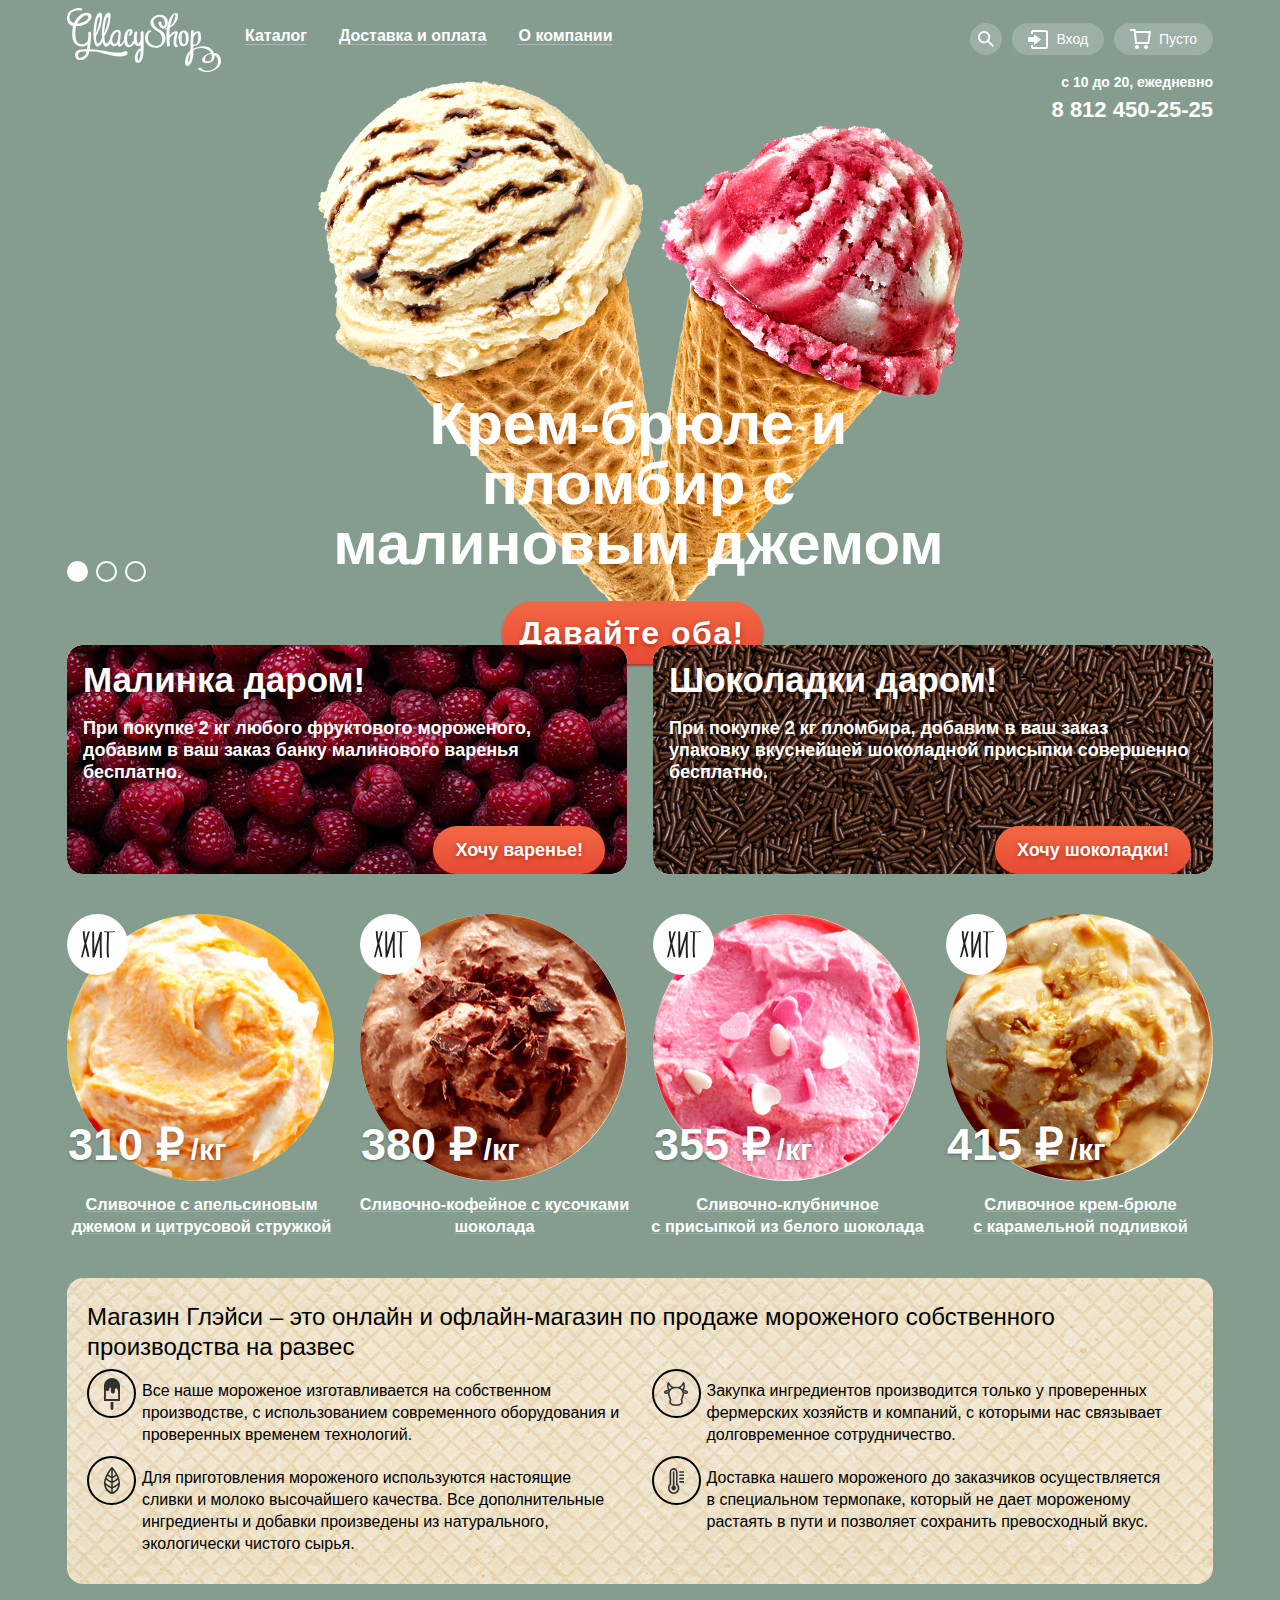
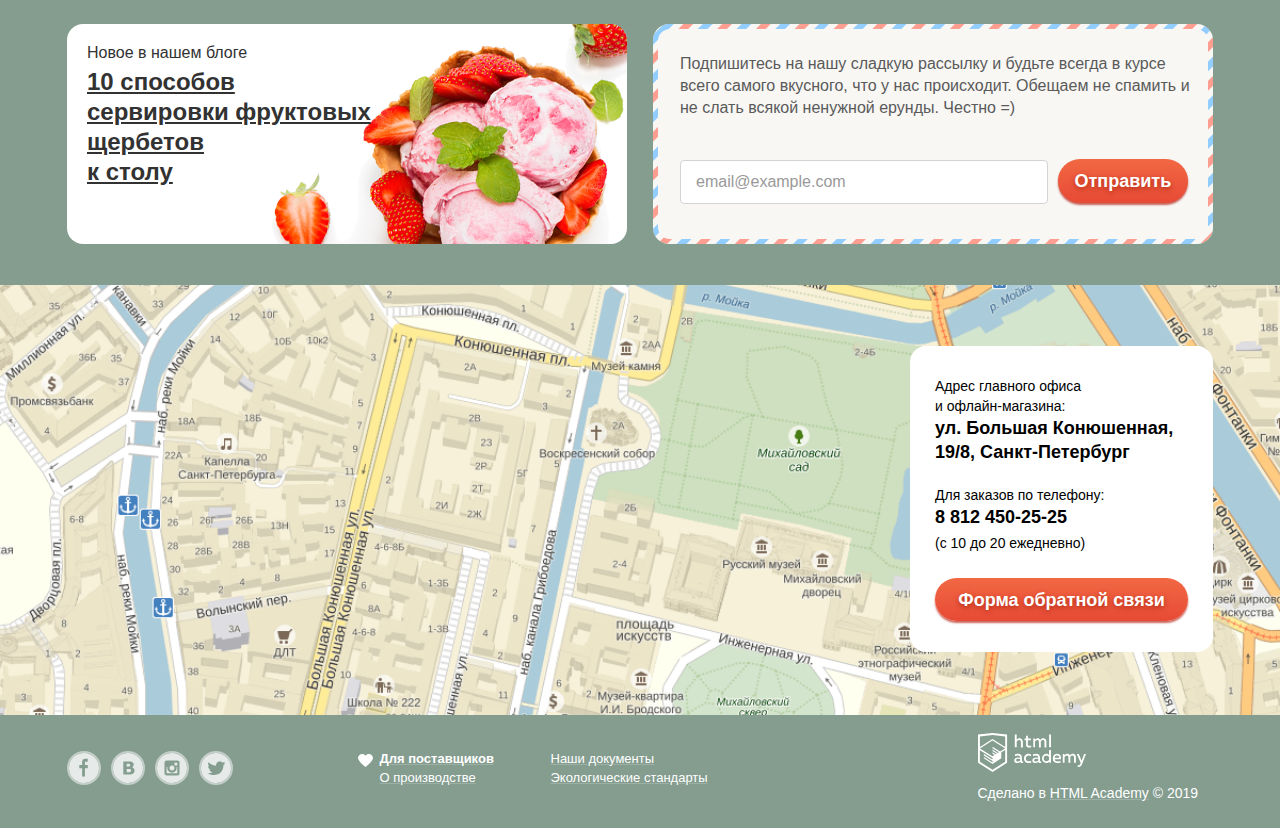
==== index.html @ 47d51755 "работа с пиксель перфект" ====
<!DOCTYPE html>
<html lang="ru">

<head>
  <meta charset="utf-8">
  <link href="css/normalize.css" rel="stylesheet">
  <link href="css/style.css" rel="stylesheet">
  <title>HTML Academy: Глейси</title>
</head>

<body>
  <svg style="display: none;">
    <symbol id="logo-gllacy" viewBox="0 0 154 64">
      <path
        d="M59.3411 43.1507C58.6031 43.0641 57.8564 43.196 57.1891 43.5308C57.1891 43.5308 54.1865 46.1093 39.3332 43.1404C28.4134 40.9523 22.7384 41.1783 22.7384 41.1783C22.7384 41.1783 24.57 28.3371 24.0695 24.7415C24.0466 24.4763 23.9242 24.2306 23.7281 24.0562C23.532 23.8818 23.2777 23.7923 23.0186 23.8067C21.9276 23.8067 21.267 24.2382 21.267 24.834C21.3606 27.2614 21.277 29.6926 21.0168 32.1072C20.5634 33.3829 19.7122 34.4692 18.5955 35.1974C17.4788 35.9256 16.1591 36.255 14.8413 36.1342C10.087 35.7952 9.08615 32.2819 8.66578 29.8883C8.2454 27.4947 8.00519 20.807 9.2563 18.0744C9.2563 18.0744 16.4227 18.3312 20.9267 14.3864C25.4308 10.4416 25.1505 7.03093 23.0186 5.57217C20.8867 4.11341 15.8922 4.37024 12.0588 7.96577C9.85781 9.93907 8.11968 12.3973 6.97426 15.1569C6.97426 15.1569 1.33923 13.9241 2.63038 7.88359C4.00161 1.57599 12.3991 2.31564 12.3991 2.31564C14.1507 2.66492 14.2307 2.82929 14.8113 2.23346C15.3918 1.63763 15.8122 0.0966821 13.0597 0.00422536C10.3072 -0.0882313 2.04986 1.30889 0.46845 6.93848C-1.22306 12.9276 1.89973 17.2114 6.09348 17.8792C6.09348 17.8792 3.80143 28.2549 6.63396 33.3914C7.41915 35.0146 8.65661 36.3617 10.1892 37.2616C11.7218 38.1615 13.4804 38.5736 15.2417 38.4457C16.8931 38.4457 19.8157 37.5005 20.6465 36.1342C20.6465 36.1342 20.2561 39.812 19.9258 41.1475C19.9258 41.1475 12.9796 41.055 10.8077 42.1748C7.11439 44.178 7.88508 48.8727 9.30635 50.5369C10.5074 51.9546 14.1207 52.7251 16.733 51.4615C18.2281 50.723 19.5196 49.6125 20.4898 48.2309C21.46 46.8494 22.0781 45.2407 22.288 43.5513C26.5142 43.3281 30.748 43.7998 34.8292 44.9485C41.0047 46.8387 49.6024 48.6056 52.1847 48.6056C54.767 48.6056 60.1918 47.8454 60.5221 45.6367C60.7023 44.178 60.1718 43.4178 59.3411 43.1507ZM15.8722 8.81843C15.8722 8.81843 19.1552 6.25019 20.7266 7.85277C21.0794 8.24335 21.2828 8.75163 21.2993 9.28397C21.3159 9.81632 21.1445 10.3369 20.8166 10.7497C20.156 11.6332 18.4145 14.4275 10.1471 15.8143C10.1471 15.8143 12.7494 11.1298 15.8722 8.81843ZM16.1425 48.7905C16.1425 48.7905 11.6084 51.328 11.138 47.8865C10.9562 47.1689 11.0201 46.409 11.3189 45.7339C11.6177 45.0588 12.1333 44.5096 12.7795 44.178C13.5702 43.7773 14.6511 43.274 19.3653 43.4486C19.3125 44.5462 18.9891 45.6121 18.4254 46.5464C17.8617 47.4807 17.0762 48.2528 16.1425 48.7905Z"
        fill="#FBFCFB" />
      <path
        d="M73.6439 24.382C73.6439 26.7037 73.6439 29.0151 73.6439 31.3368C73.6439 31.3368 73.6439 31.419 73.6439 31.46C73.5647 32.3848 73.2694 33.2764 72.7831 34.0591C72.4757 34.6276 72.0763 35.1382 71.602 35.5692C71.0716 36.0418 70.7212 34.9837 70.5211 34.5419C69.1298 31.5525 69.8004 27.546 70.3409 24.4128C70.5911 22.9129 67.6285 23.3033 67.3983 24.6388C66.8584 27.3095 66.6732 30.043 66.8478 32.7647C66.5854 32.7859 66.3304 32.8637 66.0993 32.9929C65.8682 33.1221 65.6662 33.2999 65.5066 33.5146C64.9961 34.6344 63.5048 38.3532 61.6731 36.8636C60.352 35.8363 60.2118 33.0215 60.0717 31.4498C59.9123 29.2711 60.1916 27.082 60.8925 25.0189C60.8324 25.1935 62.0335 22.1116 62.5639 23.2622C62.7074 23.8105 62.7269 24.3852 62.6211 24.9424C62.5153 25.4997 62.2869 26.0248 61.9534 26.4777C60.382 27.6899 62.8242 28.1932 63.775 27.4536C65.5766 26.0667 66.7777 21.5877 63.705 21.0535C60.2319 20.4577 58.2601 24.0532 57.5294 26.9091C57.1421 28.5492 56.9738 30.2357 57.029 31.9223C56.5486 32.7853 54.9271 35.559 53.9763 36.0315C52.8553 36.6273 52.8753 35.7952 52.9153 35.261C52.9554 34.7269 53.4558 29.9705 53.726 26.7653C53.9629 25.4929 53.7871 24.1758 53.2256 23.0157C52.7952 22.1219 49.222 20.1187 46.0792 23.8786C44.3087 25.8622 43.2252 28.3898 42.9965 31.0697C42.7863 31.5011 42.5561 31.9634 42.2858 32.4668C40.7845 35.2919 38.8928 36.4835 38.2222 34.5214C37.5477 32.4775 37.2921 30.3125 37.4715 28.1624C39.8038 24.4569 41.5156 20.377 42.536 16.0917C44.0374 9.2499 43.7571 5.84954 42.9464 5.27426C42.1357 4.69897 38.6926 3.2813 36.6208 11.6949C35.0837 17.6814 34.5456 23.8919 35.0293 30.0629C34.7091 30.7615 34.3087 31.6039 33.7982 32.5593C32.2969 35.3843 30.4152 36.576 29.7346 34.6138C29.0736 32.567 28.8317 30.4021 29.024 28.2549C31.3562 24.5494 33.068 20.4695 34.0885 16.1841C35.6399 9.2499 35.3296 5.84954 34.5189 5.27426C33.7082 4.69897 30.2651 3.2813 28.2032 11.6949C26.1414 20.1084 25.731 29.2822 27.7028 35.446C27.7028 35.446 28.7838 38.9182 30.8056 38.6614C32.4771 38.4457 34.4688 36.7609 35.6399 33.6174C35.7723 34.2352 35.936 34.8456 36.1303 35.446C36.1303 35.446 37.2113 38.9182 39.2331 38.6614C40.6043 38.4868 42.2358 37.3054 43.3768 35.148C44.0874 37.028 45.6188 38.5792 47.5906 38.2299C50.263 37.7368 50.8134 36.2472 50.8134 36.2472C50.8134 36.2472 50.7634 38.6922 52.4749 38.6922C53.9963 38.6922 55.2074 37.7779 56.4084 35.446C56.8188 34.6549 57.059 34.1927 57.1891 33.9256C57.5395 36.1342 58.4303 38.0964 60.1918 38.8874C63.1945 40.2229 65.8169 37.6855 67.3582 35.1789C67.5558 35.7829 67.878 36.3361 68.303 36.8006C68.7279 37.2651 69.2455 37.63 69.8204 37.8704C70.4759 38.0818 71.1752 38.1045 71.8424 37.936C72.5095 37.7676 73.1188 37.4144 73.6038 36.915V40.5311C73.0551 40.5011 72.5114 40.6523 72.0524 40.9625C70.5201 42.253 69.3316 43.9212 68.5982 45.8112C67.8648 47.7013 67.6103 49.7513 67.8587 51.7697C67.9009 52.3158 68.0743 52.8426 68.3632 53.3032C68.6521 53.7638 69.0476 54.1438 69.5145 54.4093C69.9813 54.6749 70.5049 54.8176 71.0386 54.8249C71.5722 54.8321 72.0994 54.7037 72.5729 54.451C75.6757 53.0641 76.1461 48.2872 76.4063 45.3696C77.0369 38.3532 76.5464 31.0491 76.5464 24.0121C76.5464 22.7178 73.6439 23.3239 73.6439 24.382ZM30.2751 12.8763C30.9657 10.1539 31.6063 9.06498 32.2769 9.06498C32.9475 9.06498 33.2077 9.79436 32.7373 12.1469C31.8645 16.659 30.491 21.0536 28.6436 25.2449C28.6436 25.2449 29.5845 15.6089 30.2751 12.8763ZM38.7026 12.8763C39.3932 10.1539 40.0338 9.06498 40.6544 9.06498C41.2749 9.06498 41.5952 9.79436 41.1248 12.1469C40.6544 14.4994 39.123 21.0022 37.0311 25.2449C37.0311 25.2449 38.032 15.6089 38.7026 12.8763ZM51.5741 25.6866C51.4941 26.2825 51.1137 30.0937 50.5732 32.1483C50.0327 34.2029 49.6624 34.9323 48.041 35.6411C46.4195 36.35 45.5988 34.1824 45.5988 34.1824C44.4478 30.895 45.9891 28.0186 47.2703 26.0462C48.5514 24.0738 49.8426 23.8991 50.5832 23.9916C50.7568 24.036 50.9201 24.1152 51.0638 24.2244C51.2076 24.3337 51.3289 24.4709 51.4209 24.6284C51.513 24.7858 51.5739 24.9603 51.6001 25.1418C51.6264 25.3234 51.6176 25.5086 51.5741 25.6866ZM73.5638 44.178C73.6242 46.9398 73.0839 49.6807 71.9824 52.2012C71.2817 52.345 70.9815 52.0779 70.7413 50.9273C70.5761 49.8209 70.5761 48.6951 70.7413 47.5886C71.0686 45.5562 72.0479 43.6942 73.5237 42.298C73.5738 42.9452 73.5738 43.5719 73.5638 44.178Z"
        fill="#FBFCFB" />
      <path
        d="M92.3806 21.4747C91.0788 20.8853 89.9035 20.0372 88.9227 18.9793C87.9418 17.9214 87.1746 16.6746 86.6655 15.3109C85.3843 11.3867 89.5881 8.4897 92.9411 8.66434C96.2941 8.83898 98.0857 12.3832 97.9456 15.5575C97.8855 16.6772 97.1949 19.2044 95.8437 17.8895C94.9501 16.8485 94.4032 15.5422 94.2823 14.1604C94.0821 12.9173 91.1795 13.657 91.3797 14.9617C91.9602 18.7216 95.9037 22.8616 99.2868 18.927C99.9789 18.0362 100.466 16.9962 100.711 15.8848C100.955 14.7735 100.952 13.6197 100.701 12.5099C100.45 11.4 99.9568 10.363 99.2595 9.47639C98.5622 8.5898 97.6784 7.87669 96.6744 7.39049C94.4096 6.48529 91.905 6.43566 89.6078 7.25044C87.3107 8.06522 85.3703 9.6914 84.1332 11.8387C81.4008 16.8211 86.8857 21.6905 90.7692 23.4677C97.0047 26.8886 97.2349 37.9012 88.9475 37.9731C87.245 37.933 85.5951 37.3594 84.2193 36.3293C82.8436 35.2991 81.8077 33.8617 81.2506 32.21C80.6801 30.4841 80.9704 24.4539 83.2524 23.9916C85.0641 23.632 84.5736 21.937 82.802 22.2555C79.0887 22.9951 77.7175 27.9159 78.0778 31.3573C78.6583 36.8431 83.6628 39.9147 88.7173 39.8736C90.9535 39.9395 93.1417 39.2 94.9022 37.7833C96.6628 36.3666 97.8847 34.3621 98.3559 32.1175C98.7278 29.9065 98.3339 27.6317 97.2424 25.6876C96.151 23.7436 94.4309 22.2531 92.3806 21.4747Z"
        fill="#FBFCFB" />
      <path
        d="M110.977 37.7985C108.125 36.1959 109.756 30.0218 110.187 27.6488C110.467 26.1181 111.738 23.7553 109.696 23.2314C107.304 22.6356 104.461 24.9675 102.41 27.1968C102.408 24.6249 102.592 22.0565 102.96 19.5126C106.125 17.8918 108.659 15.2147 110.146 11.9209C111.448 9.2499 112.088 3.70249 107.684 5.32562C103.681 6.76384 102.309 11.4894 101.058 15.2801C100.586 16.7464 100.221 18.247 99.9674 19.7694C99.5682 19.9414 99.1606 20.0923 98.7463 20.2214C97.0848 20.7556 97.305 21.6699 98.9865 21.1357L99.7972 20.8686C98.9965 26.6318 99.537 32.6723 100.047 38.3327C100.047 38.8874 103.05 38.3327 102.94 37.5314C102.72 35.0042 102.53 32.4771 102.45 29.9705C102.691 29.8979 102.909 29.7595 103.08 29.5698C104.001 28.3831 105.034 27.2924 106.163 26.3133C106.463 26.0359 106.773 25.7791 107.084 25.5325L107.544 25.1833C108.215 24.6388 108.345 24.6285 107.924 25.1833C107.768 26.1629 107.56 27.1333 107.304 28.0905C106.753 31.1724 105.172 37.2232 108.645 39.1648C109.396 39.5551 112.098 38.4046 110.977 37.7985ZM104.481 13.0303C104.792 12.1161 105.202 11.212 105.582 10.3286C106.053 9.21908 107.314 5.42835 108.225 7.24667C108.955 8.69516 107.804 11.0682 107.294 12.4551C106.49 14.6234 105.102 16.5119 103.29 17.8997C103.582 16.2514 103.98 14.6248 104.481 13.0303Z"
        fill="#FBFCFB" />
      <path
        d="M121.737 30.5971C121.737 27.2173 121.367 22.8821 117.433 22.5226C113.119 22.1219 111.428 26.755 111.368 30.217C111.361 30.3395 111.392 30.4611 111.454 30.5657C111.517 30.6702 111.609 30.7528 111.718 30.8026C111.718 34.0386 112.479 38.2607 116.232 38.1888C120.416 38.1272 121.737 34.3776 121.737 30.5971ZM116.732 36.2267C114.29 35.1994 114.51 30.8745 114.671 28.7891C114.685 28.6843 114.671 28.5773 114.628 28.4808C114.585 28.3843 114.517 28.3024 114.43 28.2446C114.731 26.19 115.511 23.1081 117.293 24.6388C118.714 25.8921 118.744 28.9021 118.814 30.6382C118.874 31.8504 118.724 36.9869 116.742 36.2267H116.732Z"
        fill="#FBFCFB" />
      <path
        d="M153.265 49.1398C152.144 46.1812 149.682 45.0306 146.969 44.9074C146.667 44.1563 146.287 43.4401 145.838 42.7706C141.925 36.8225 132.637 37.6341 126.341 40.716C126.341 39.7812 126.251 38.8463 126.211 37.9115C127.463 38.0153 128.721 37.7863 129.862 37.2465C131.003 36.7067 131.99 35.8743 132.727 34.8296C134.398 32.3743 134.158 28.0186 133.497 25.2654C132.877 22.6767 130.415 23.1389 128.563 24.0019C127.882 24.333 127.254 24.7696 126.701 25.2963C126.701 24.608 126.811 23.9094 126.861 23.2417C126.972 21.6596 124.019 22.0603 123.919 23.4574C123.458 29.8164 123.619 36.1548 123.478 42.5035C121.702 44.0013 120.291 45.9041 119.358 48.0604C118.425 50.2166 117.996 52.5667 118.104 54.9235C118.104 57.2555 120.035 59.0327 122.107 57.3685C125 55.0879 125.881 50.5575 126.281 47.0955C126.445 45.5504 126.498 43.995 126.441 42.4419C128.698 40.9228 131.334 40.105 134.033 40.0868C136.732 40.0685 139.378 40.8507 141.655 42.3391C142.632 43.0474 143.415 44.0028 143.927 45.1128C142.326 45.4066 140.771 45.9179 139.303 46.6332C137.591 47.4756 135.049 49.4686 135.169 51.6978C135.149 52.4032 135.366 53.0941 135.784 53.655C136.201 54.216 136.793 54.613 137.461 54.7797C137.552 54.8272 137.65 54.8584 137.751 54.8721C143.897 55.8994 148.471 52.1703 147.59 46.9209C150.593 48.5954 151.704 52.4785 150.643 55.8173C148.251 63.3165 139.042 64.991 133.678 59.9778C133.097 59.4436 130.485 60.5736 130.945 61.0051C138.692 68.2681 157.989 61.5496 153.265 49.1398ZM123.298 47.3215C123.213 49.1354 122.827 50.9211 122.157 52.6018C121.907 53.1668 121.637 53.7113 121.346 54.2455C121.346 54.2455 121.086 54.3071 121.036 53.5058C121.032 50.6277 121.846 47.8109 123.378 45.4005C123.358 46.0374 123.338 46.6846 123.298 47.3215ZM126.431 28.974C126.489 28.9234 126.539 28.8646 126.581 28.7994C127.119 27.8692 127.757 27.0042 128.483 26.2208C129.007 25.6096 129.617 25.0831 130.294 24.6593C130.615 24.8237 130.945 25.6866 131.065 26.8475C131.375 29.7034 131.506 37.2232 127.122 36.5143C126.78 36.4987 126.438 36.5583 126.121 36.689C126.111 34.0797 126.251 31.532 126.431 28.974ZM139.523 53.362H139.463C137.781 52.9511 137.961 51.3074 138.182 50.1979C138.672 47.5989 141.755 46.2018 144.297 46.0888C145.588 49.787 144.597 54.2147 139.523 53.362Z"
        fill="#FBFCFB" />
    </symbol>
    <symbol id="login-logo" viewBox="0 0 20 19">
      <path d="M6.04 14.88L12.96 9.5L6.04 4.13V7.04H0V11.96H6.04V14.88Z" />
      <path
        d="M18 0H5C4.46957 0 3.96086 0.210714 3.58579 0.585786C3.21071 0.960859 3 1.46957 3 2V4H5V2H18V17H5V15H3V17C3 17.5304 3.21071 18.0391 3.58579 18.4142C3.96086 18.7893 4.46957 19 5 19H18C18.5304 19 19.0391 18.7893 19.4142 18.4142C19.7893 18.0391 20 17.5304 20 17V2C20 1.46957 19.7893 0.960859 19.4142 0.585786C19.0391 0.210714 18.5304 0 18 0Z" />
    </symbol>
    <symbol id="search-logo" viewBox="0 0 16 16">
      <path
        d="M16 14.6652L11.0785 9.73294C11.9827 8.48188 12.3826 6.93501 12.1984 5.40134C12.0141 3.86767 11.2594 2.4601 10.0848 1.45982C8.91022 0.45954 7.40233 -0.0598191 5.86234 0.00548954C4.32234 0.0707982 2.86363 0.715967 1.77757 1.81212C0.691516 2.90827 0.0580813 4.3747 0.0038002 5.91849C-0.050481 7.46228 0.478388 8.96976 1.48476 10.1398C2.49113 11.3098 3.90092 12.0563 5.43251 12.2301C6.96409 12.4039 8.50472 11.9922 9.74663 11.0772L14.6586 16L16 14.6652ZM6.08152 10.3767C5.24079 10.3767 4.41895 10.1268 3.71991 9.65874C3.02087 9.19063 2.47604 8.5253 2.15431 7.74687C1.83258 6.96844 1.7484 6.11188 1.91241 5.28551C2.07643 4.45913 2.48128 3.70006 3.07576 3.10427C3.67024 2.50849 4.42766 2.10276 5.25223 1.93838C6.0768 1.77401 6.93149 1.85837 7.70822 2.1808C8.48495 2.50324 9.14883 3.04927 9.61591 3.74983C10.083 4.4504 10.3323 5.27404 10.3323 6.11661C10.3298 7.24568 9.88115 8.3278 9.08451 9.12618C8.28788 9.92456 7.20813 10.3742 6.08152 10.3767Z" />
    </symbol>
    <symbol id="cart-logo" viewBox="0 0 21 20">
      <path
        d="M5.70345 2L5.46161 0H0V2H3.66795L5.17946 15H19.2869L21 2H5.70345ZM17.5034 13H6.97313L5.96545 4H18.6924L17.5034 13Z" />
      <path
        d="M7.03359 20C8.14664 20 9.04894 19.1046 9.04894 18C9.04894 16.8954 8.14664 16 7.03359 16C5.92054 16 5.01823 16.8954 5.01823 18C5.01823 19.1046 5.92054 20 7.03359 20Z" />
      <path
        d="M16.1027 20C17.2157 20 18.118 19.1046 18.118 18C18.118 16.8954 17.2157 16 16.1027 16C14.9896 16 14.0873 16.8954 14.0873 18C14.0873 19.1046 14.9896 20 16.1027 20Z" />
      <path class="full-cart" d="M5.93506 4.02997L6.97297 13H17.5032L18.6923 4.02997H5.93506Z" fill="#E84D37" />
    </symbol>
    <symbol id="x-small" viewBox="0 0 11 11">
      <path
        d="M11 0.712591L10.2874 0L5.5 4.78741L0.712591 0L0 0.712591L4.78741 5.5L0 10.2874L0.712591 11L5.5 6.21259L10.2874 11L11 10.2874L6.21259 5.5L11 0.712591Z"
        fill="#2C2829" />
    </symbol>
    <symbol id="logo-academy" viewBox="0 0 108 39">
      <path
        d="M44.582 28.426C44.7698 28.4144 44.9553 28.3771 45.134 28.3151V29.7263C44.7564 29.8745 44.3566 29.9496 43.9538 29.948C43.6117 29.9839 43.2676 29.9061 42.9692 29.7255C42.6707 29.5448 42.4327 29.2703 42.2882 28.94C41.3994 29.6974 40.2878 30.1005 39.1473 30.0791C37.6339 30.0791 36.2348 29.2021 36.2348 27.3776C36.2348 25.1197 38.2145 24.4241 39.9468 24.4241C40.6765 24.4355 41.4034 24.5233 42.1169 24.6862V24.3737C42.1169 23.275 41.3554 22.4988 39.9277 22.4988C38.894 22.5023 37.8726 22.7358 36.9296 23.1843V21.3699C37.9559 20.9951 39.0325 20.7977 40.1181 20.7852C42.4785 20.7852 43.9253 21.9747 43.9253 24.6459V27.8111C43.912 27.962 43.9555 28.1123 44.0465 28.2294C44.1374 28.3465 44.2683 28.4207 44.4107 28.436C44.4679 28.4427 44.5258 28.4393 44.582 28.426ZM38.1479 27.2163C38.177 27.5946 38.3467 27.9451 38.6198 28.1908C38.8929 28.4366 39.247 28.5574 39.6041 28.5268H39.7088C40.6057 28.5405 41.4713 28.1782 42.1169 27.5187V25.9966C41.522 25.8626 40.9165 25.7883 40.3084 25.7749C39.2615 25.7749 38.1479 26.1277 38.1479 27.2365V27.2163Z"
        fill="white" />
      <path
        d="M50.5022 20.7651C51.4002 20.7443 52.2873 20.9774 53.072 21.4404V23.2448C52.3925 22.7578 51.5891 22.5011 50.7687 22.5089C50.0431 22.4476 49.3241 22.6933 48.7693 23.1922C48.2145 23.6912 47.869 24.4027 47.8085 25.1709C47.7481 25.9391 47.9776 26.7014 48.4468 27.2907C48.916 27.88 49.5867 28.2484 50.3118 28.3151C50.4639 28.3252 50.6165 28.3252 50.7687 28.3151C51.6191 28.315 52.4551 28.0823 53.1957 27.6397V29.4541C52.3309 29.8749 51.387 30.0817 50.4355 30.0589C49.8841 30.1 49.3303 30.0253 48.8062 29.8391C48.282 29.6529 47.7978 29.3589 47.3812 28.974C46.9647 28.589 46.624 28.1207 46.3789 27.5959C46.1337 27.0711 45.9888 26.5002 45.9526 25.916C45.9526 25.7749 45.9526 25.6237 45.9526 25.4826C45.9335 24.882 46.0266 24.2834 46.2264 23.721C46.4263 23.1586 46.729 22.6435 47.1171 22.2052C47.5053 21.767 47.9713 21.4142 48.4885 21.167C49.0057 20.9199 49.5638 20.7833 50.131 20.7651C50.2545 20.7555 50.3786 20.7555 50.5022 20.7651Z"
        fill="white" />
      <path
        d="M62.6661 28.426C62.8538 28.4144 63.0394 28.3771 63.2181 28.3151V29.7263C62.8404 29.8745 62.4407 29.9496 62.0379 29.948C61.6958 29.9839 61.3517 29.9061 61.0532 29.7255C60.7548 29.5448 60.5168 29.2703 60.3723 28.94C59.4834 29.6974 58.3719 30.1005 57.2313 30.0791C55.718 30.0791 54.3189 29.2021 54.3189 27.3776C54.3189 25.1197 56.2986 24.4241 58.0308 24.4241C58.7606 24.4355 59.4875 24.5233 60.2009 24.6862V24.3737C60.2009 23.275 59.4395 22.4988 58.0118 22.4988C56.9781 22.5023 55.9567 22.7358 55.0137 23.1843V21.3699C56.04 20.9951 57.1166 20.7977 58.2022 20.7852C60.5626 20.7852 62.0093 21.9747 62.0093 24.6459V27.8111C61.9961 27.962 62.0396 28.1123 62.1305 28.2294C62.2215 28.3465 62.3524 28.4207 62.4948 28.436C62.552 28.4427 62.6099 28.4393 62.6661 28.426ZM56.232 27.2163C56.2611 27.5946 56.4308 27.9451 56.7039 28.1908C56.977 28.4366 57.331 28.5574 57.6882 28.5268H57.7929C58.6897 28.5405 59.5553 28.1782 60.2009 27.5187V25.9966C59.6061 25.8626 59.0006 25.7883 58.3925 25.7749C57.336 25.7749 56.232 26.1277 56.232 27.2365V27.2163Z"
        fill="white" />
      <path
        d="M72.974 16.9648V29.8271H71.2989V28.426C70.9277 28.9464 70.445 29.3659 69.8906 29.6498C69.3362 29.9338 68.726 30.074 68.1103 30.0589C66.9966 29.9812 65.9524 29.4578 65.1895 28.5949C64.4267 27.732 64.0022 26.5941 64.0022 25.412C64.0022 24.2299 64.4267 23.092 65.1895 22.2291C65.9524 21.3662 66.9966 20.8428 68.1103 20.7651C68.6778 20.7487 69.2416 20.8669 69.7603 21.1111C70.2791 21.3553 70.7397 21.7192 71.1085 22.1763V16.9648H73.0121H72.974ZM68.4435 22.4888C67.7114 22.4888 67.0093 22.7967 66.4917 23.345C65.9741 23.8932 65.6833 24.6367 65.6833 25.412C65.6833 26.1873 65.9741 26.9308 66.4917 27.479C67.0093 28.0272 67.7114 28.3352 68.4435 28.3352C69.0099 28.3399 69.5648 28.166 70.0377 27.8358C70.5105 27.5055 70.88 27.0337 71.099 26.4805V24.3334C70.8734 23.786 70.5021 23.32 70.0305 22.9924C69.5589 22.6648 69.0075 22.4898 68.4435 22.4888Z"
        fill="white" />
      <path
        d="M78.9989 20.7651C82.3111 20.7651 83.4532 23.5976 82.9202 26.1478H76.6479C76.8573 27.7304 78.3136 28.3856 79.8364 28.3856C80.7481 28.3862 81.6485 28.1728 82.4729 27.7607V29.4541C81.5292 29.8805 80.5099 30.0868 79.4843 30.0589C76.9335 30.0589 74.7253 28.5167 74.7253 25.412C74.6709 24.2403 75.0569 23.0935 75.799 22.2226C76.5411 21.3517 77.5787 20.8276 78.6848 20.7651H78.9989ZM79.0845 22.398C78.7864 22.3733 78.4865 22.411 78.2021 22.5091C77.9178 22.6071 77.6544 22.7637 77.4272 22.9696C77.2 23.1756 77.0134 23.427 76.8781 23.7095C76.7427 23.9919 76.6613 24.2998 76.6384 24.6157V24.6761H81.2546C81.281 24.4048 81.2565 24.1305 81.1828 23.8692C81.109 23.6078 80.9873 23.3643 80.8247 23.1528C80.662 22.9412 80.4616 22.7657 80.2349 22.6362C80.0082 22.5067 79.7596 22.4257 79.5033 22.398C79.3644 22.3779 79.2235 22.3779 79.0845 22.398Z"
        fill="white" />
      <path
        d="M84.8048 21.007H86.4514V22.1057C86.8022 21.6912 87.2302 21.3581 87.7085 21.1273C88.1868 20.8966 88.7051 20.7732 89.2306 20.7651C89.7436 20.7308 90.2557 20.8439 90.7131 21.0923C91.1704 21.3407 91.5559 21.7152 91.829 22.1763C92.2017 21.748 92.6511 21.4026 93.1512 21.1603C93.6513 20.918 94.1919 20.7837 94.7415 20.7651C95.1767 20.7503 95.6099 20.8337 96.0124 21.0095C96.4148 21.1854 96.7775 21.4498 97.0762 21.7853C97.3749 22.1207 97.603 22.5196 97.7453 22.9554C97.8876 23.3912 97.9408 23.854 97.9015 24.3133V29.8271H95.9979V24.3737C96.0405 23.93 95.915 23.4866 95.6491 23.1407C95.3832 22.7948 94.9986 22.5749 94.5797 22.5291H94.3513C93.9544 22.565 93.569 22.6885 93.2198 22.8916C92.8707 23.0947 92.5655 23.373 92.324 23.7085V29.8271H90.4204V24.3737C90.463 23.93 90.3375 23.4866 90.0716 23.1407C89.8057 22.7948 89.4211 22.5749 89.0022 22.5291H88.7738C88.3331 22.5669 87.906 22.7087 87.5239 22.9442C87.1418 23.1797 86.8144 23.5028 86.5656 23.8899V29.8372H84.8048V21.007Z"
        fill="white" />
      <path
        d="M106.096 21.007H108L104.098 31.0165C103.146 33.3148 102.013 34.0406 100.747 34.0406C100.379 34.0306 100.012 33.9799 99.6528 33.8894V32.2564C99.9273 32.3449 100.213 32.3891 100.5 32.3874C101.452 32.3874 102.08 31.7121 102.565 30.3714L102.737 29.9279L98.7771 21.0372H100.804L103.66 27.6901L106.096 21.007Z"
        fill="white" />
      <path
        d="M38.6999 1.5221V6.56216C39.0514 6.18238 39.4703 5.87999 39.9326 5.67239C40.3949 5.46479 40.8914 5.35609 41.3935 5.35255C41.8191 5.32525 42.2457 5.38705 42.6487 5.53441C43.0518 5.68177 43.4235 5.9118 43.7426 6.21136C44.0617 6.51091 44.3219 6.87413 44.5084 7.28024C44.6949 7.68635 44.804 8.1274 44.8295 8.57819C44.839 8.7023 44.839 8.82703 44.8295 8.95115V14.4045H42.9259V9.20315C42.9563 8.94983 42.9387 8.69261 42.8739 8.44662C42.8091 8.20064 42.6985 7.97087 42.5486 7.77081C42.3988 7.57076 42.2126 7.40447 42.0012 7.28173C41.7897 7.15899 41.5572 7.08227 41.3174 7.05609C41.2192 7.04604 41.1204 7.04604 41.0223 7.05609C40.552 7.08571 40.0954 7.23494 39.6912 7.49112C39.2869 7.74731 38.9469 8.1029 38.6999 8.52779V14.3743H36.7963V1.5221H38.6999Z"
        fill="white" />
      <path
        d="M49.9025 2.41923V5.56423H52.9197V7.28793H49.9025V11.32C49.9025 12.4792 50.407 12.8622 51.4825 12.8622C52.0604 12.862 52.6327 12.7421 53.1672 12.5094V14.2029C52.4477 14.4649 51.6912 14.5944 50.9305 14.5859C50.5972 14.6311 50.2589 14.6061 49.9348 14.5124C49.6107 14.4187 49.3073 14.2581 49.042 14.0399C48.7767 13.8216 48.5547 13.5501 48.3888 13.2407C48.2228 12.9314 48.1162 12.5904 48.0751 12.2373C48.0561 12.053 48.0561 11.8671 48.0751 11.6829V7.26777H46.5522V5.54407H48.0465V2.88292L49.9025 2.41923Z"
        fill="white" />
      <path
        d="M55.2992 14.3843V5.56423H56.9458V6.66296C57.2966 6.24843 57.7246 5.9153 58.2029 5.68457C58.6812 5.45384 59.1995 5.33049 59.725 5.32231C60.238 5.28809 60.7501 5.40114 61.2075 5.64952C61.6648 5.8979 62.0503 6.27241 62.3234 6.73352C62.6961 6.30524 63.1455 5.95987 63.6456 5.71757C64.1457 5.47528 64.6863 5.3409 65.2359 5.32231C65.6711 5.30757 66.1043 5.39091 66.5068 5.56679C66.9092 5.74267 67.2719 6.00709 67.5706 6.34254C67.8693 6.67799 68.0974 7.07682 68.2397 7.51263C68.382 7.94843 68.4352 8.41127 68.3959 8.87051V14.3843H66.4923V8.93099C66.5174 8.70892 66.5005 8.48378 66.4425 8.26873C66.3845 8.05367 66.2866 7.853 66.1546 7.67845C66.0226 7.5039 65.859 7.35896 65.6735 7.2521C65.488 7.14524 65.2842 7.07861 65.0741 7.05609H64.8457C64.4465 7.09568 64.0597 7.22385 63.7104 7.43226C63.3611 7.64067 63.0572 7.92465 62.8184 8.2657V14.3843H60.9148V8.93099C60.9398 8.70582 60.9216 8.47762 60.8612 8.26009C60.8009 8.04255 60.6997 7.84016 60.5637 7.66507C60.4277 7.48997 60.2597 7.34578 60.0698 7.24113C59.8799 7.13648 59.672 7.07354 59.4585 7.05609H59.2301C58.7894 7.09388 58.3624 7.23572 57.9803 7.47121C57.5982 7.70669 57.2707 8.02984 57.0219 8.4169V14.3743H55.2992V14.3843Z"
        fill="white" />
      <path d="M72.974 1.51202H71.118V14.3743H72.974V1.51202Z" fill="white" />
      <path
        d="M14.6957 0H14.5434L0 1.61282V29.8372L14.5434 39L29.0868 29.8372V1.61282L14.6957 0ZM27.1832 28.678L14.5434 36.6413L1.90359 28.678V17.1362L14.4863 25.0693V26.5107L5.85353 21.0675V22.4585L14.5244 27.9723V29.444L5.86305 23.9806V25.3717L14.5339 30.8855L23.2809 25.3414V19.3538L27.1832 16.8842V28.678ZM27.1832 15.4125L23.7092 17.5697L22.1102 18.5777L14.4958 13.7795V15.1706L21.0061 19.2732H20.9395L20.7967 19.3639L19.8449 19.9385L14.4768 16.5516V17.9426L18.7123 20.6139L17.7129 21.3195L14.5148 19.3034V20.6945L16.6183 22.0049L14.4768 23.3657L1.96069 15.4831L14.4958 7.49961L27.1832 15.4125ZM27.1832 14.0114L14.4768 6.04807L1.90359 14.0013V3.41716L14.5529 2.01602L27.1927 3.41716V14.0114H27.1832Z"
        fill="white" />
    </symbol>
    <symbol id="icon-arrow" viewBox="0 0 7 12">
      <path
        d="M6.84111 5.65875L0.932395 0.148752C0.829699 0.05349 0.690626 0 0.545642 0C0.400659 0 0.261586 0.05349 0.15889 0.148752C0.108543 0.195234 0.0685817 0.250534 0.041311 0.311464C0.0140403 0.372393 0 0.437746 0 0.503752C0 0.569758 0.0140403 0.635111 0.041311 0.69604C0.0685817 0.75697 0.108543 0.812271 0.15889 0.858752L5.6916 5.99875L0.15889 11.1688C0.108543 11.2152 0.0685817 11.2705 0.041311 11.3315C0.0140403 11.3924 0 11.4577 0 11.5238C0 11.5898 0.0140403 11.6551 0.041311 11.716C0.0685817 11.777 0.108543 11.8323 0.15889 11.8788C0.266426 11.9636 0.404942 12.0065 0.545642 11.9988C0.616091 11.9996 0.68594 11.9866 0.750698 11.9608C0.815455 11.935 0.873688 11.8968 0.921651 11.8488L6.84111 6.36875C6.89146 6.32227 6.93142 6.26697 6.95869 6.20604C6.98596 6.14511 7 6.07976 7 6.01375C7 5.94775 6.98596 5.88239 6.95869 5.82146C6.93142 5.76053 6.89146 5.70523 6.84111 5.65875Z" />
    </symbol>
  </svg>
  <header class="header">
    <nav class="header__nav container">
      <a class="header__logo">
        <svg width="154" height="64" aria-label="Логотип магазина мороженого Глэйси">
          <use xlink:href="#logo-gllacy"></use>
        </svg>
      </a>
      <ul class="header__menu">
        <li class="header__menu-list">
          <a class="header__link" href="catalog.html">Каталог</a>
          <ul class="header__submenu submenu-catalog">
            <li class="submenu-catalog__list submenu-catalog__list--title">
              <a class="submenu-catalog__head-text">Новинки</a>
            </li>
            <li class="submenu-catalog__list">
              <a class="submenu-catalog__link" href="catalog.html">Сливочное</a>
            </li>
            <li class="submenu-catalog__list">
              <a class="submenu-catalog__link" href="catalog.html">Щербеты</a>
            </li>
            <li class="submenu-catalog__list">
              <a class="submenu-catalog__link" href="catalog.html">Фруктовый лед</a>
            </li>
            <li class="submenu-catalog__list">
              <a class="submenu-catalog__link" href="catalog.html">Мелорин</a>
            </li>
          </ul>
        </li>
        <li class="header__menu-list"><a class="header__link" href="blank.html">Доставка и оплата</a></li>
        <li class="header__menu-list"><a class="header__link" href="price.html">О компании</a></li>
      </ul>
      <ul class="header__actions header-actions">
        <li class="header-actions__list">
          <a class="header__link header-actions__link header-actions__link--search" aria-label="форма поиска">
            <svg width="16" height="16">
              <use xlink:href="#search-logo"></use>
            </svg>
          </a>
          <label class="header__submenu search-form" for="search">
            <input class="search-form__input main-input" type="search" name="search" id="search"
              placeholder="Крем-брюле">
          </label>
        </li>
        <li class="header-actions__list">
          <a class="header__link header-actions__link header-actions__link--login">
            <svg width="20" height="19">
              <use xlink:href="#login-logo"></use>
            </svg>
            Вход
          </a>
          <form class="header__submenu login-form" action="" method="post">
            <input class="login-form__input login-form__input--email main-input" type="email" name="login-mail"
              id="login-mail" placeholder="email@example.com" required>
            <input class="login-form__input login-form__input--pass main-input" type="password" name="login-pass"
              id="login-pass" required>
            <div class="login-form__footer">
              <button class="login-form__btn main-btn" type="submit">Войти</button>
              <div class="login-form__help">
                <a href="#" class="login-form__forgot-password text-link text-link--black">Забыли пароль?</a>
                <a href="#" class="login-form__registration text-link text-link--black">Новая регистрация</a>
              </div>
            </div>
          </form>
        </li>
        <li class="header-actions__list">
          <a class="header__link header-actions__link header-actions__link--cart">
            <svg width="21" height="20">
              <path
                d="M5.70345 2L5.46161 0H0V2H3.66795L5.17946 15H19.2869L21 2H5.70345ZM17.5034 13H6.97313L5.96545 4H18.6924L17.5034 13Z" />
              <path
                d="M7.03359 20C8.14664 20 9.04894 19.1046 9.04894 18C9.04894 16.8954 8.14664 16 7.03359 16C5.92054 16 5.01823 16.8954 5.01823 18C5.01823 19.1046 5.92054 20 7.03359 20Z" />
              <path
                d="M16.1027 20C17.2157 20 18.118 19.1046 18.118 18C18.118 16.8954 17.2157 16 16.1027 16C14.9896 16 14.0873 16.8954 14.0873 18C14.0873 19.1046 14.9896 20 16.1027 20Z" />
              <path class="svg-full-cart" d="M5.93506 4.02997L6.97297 13H17.5032L18.6923 4.02997H5.93506Z"
                fill="#E84D37" />
            </svg>
            Пусто</a>
          <form action="" method="POST" class="header__submenu cart">
            <!-- чтобы форма не отправлялась Пустой, можно добавить два инпута с типом hidden -->
            <input type="hidden" name="cart-item-1" value="ice-cream orange">
            <input type="hidden" name="cart-item-2" value="ice-cream strawberry">
            <!-- не знаю что с ними делать, никогда неверстал корзины -->
            <ul class="cart__list">
              <li class="cart__item cart-item">
                <button class="cart-item__remove-btn" type="button" aria-label="кнопка удалить">
                  <svg width="11" height="11">
                    <use xlink:href="#x-small"></use>
                  </svg>
                </button>
                <img class="cart-item__img" src="img/ice-in-cart-1.jpg" width="33" height="33"
                  alt="мороженое в корзине первое">
                <p class="cart-item__name">Пломбир с апельсиновым джемом</p>
                <p class="cart-item__cost">1,5 кг х <span>200 руб.</span></p>
                <p class="cart-item__total">300 руб.</p>
              </li>
              <li class="cart__item cart-item">
                <button class="cart-item__remove-btn" type="button" aria-label="кнопка удалить">
                  <svg width="11" height="11">
                    <use xlink:href="#x-small"></use>
                  </svg>
                </button>
                <img class="cart-item__img" src="img/ice-in-cart-2.jpg" width="33" height="33"
                  alt="мороженое в корзине второе">
                <p class="cart-item__name">Клубничный пломбир с присыпкой из белого шоколада</p>
                <p class="cart-item__cost">1,5 кг х <span>200 руб.</span></p>
                <p class="cart-item__total">450 руб.</p>
              </li>
            </ul>
            <p class="cart__sum-text">Итого: <span class="cart__sum-cost">750</span>руб.</p>
            <button class="cart__btn-order main-btn" type="submit">Оформить заказ</button>
          </form>
        </li>
      </ul>
    </nav>
    <div class="header__contact container">
      <p class="header__contact-text">с 10 до 20, ежедневно</p>
      <a href="tel:88124502525" class="header__contact-tel">8 812 450-25-25</a>
    </div>
  </header>

  <main>
    <h2 class="visually-hidden">Главная страница магазина мороженого Глейси</h2>
    <section class="promo container">
      <div class="promo__slider slider-wrapper">
        <ul class="slider">
          <li class="slider-item slider-item--active">
            <div class="slider-item__images">
              <img class="slider-item__img-left" width="372" height="584" src="img/slide-1-ice-left.png"
                alt="мороженое крем-брюле">
              <img class="slider-item__img-right" width="333" height="519" src="img/slide-1-ice-right.png"
                alt="мороженое малиновое" />
            </div>
            <h2 class="slider-item__title">Крем-брюле и пломбир с малиновым джемом</h2>
            <a href="#" class="slider-item__btn main-btn">Давайте оба!</a>
          </li>
          <li class="slider-item">
            <div class="slider-item__images">
              <img class="slider-item__img-left" width="375" height="582" src="img/slide-2-ice-left.png"
                alt="мороженое шоколадный пломбир">
              <img class="slider-item__img-right" width="338" height="523" src="img/slide-2-ice-right.png"
                alt="лимонный сорбер" />
            </div>
            <h2 class="slider-item__title">Шоколадный пломбир и лимонный сорбет</h2>
            <a href="#" class="slider-item__btn main-btn">Давайте оба!</a>
          </li>
          <li class="slider-item">
            <div class="slider-item__images">
              <img class="slider-item__img-left" width="367" height="582" src="img/slide-3-ice-left.png"
                alt="пломбир с помадкой">
              <img class="slider-item__img-right" width="326" height="523" src="img/slide-3-ice-right.png"
                alt="клубничный щербет" />
            </div>
            <h2 class="slider-item__title">Пломбир с помадкой<br>и клубничный щербет</h2>
            <a href="#" class="slider-item__btn main-btn">Давайте оба!</a>
          </li>
        </ul>
        <ul class="promo__slider-dots">
          <li><button type="button" class="promo__slider-dot promo__slider-dot--current">1</button></li>
          <li><button type="button" class="promo__slider-dot">2</button></li>
          <li><button type="button" class="promo__slider-dot">3</button></li>
        </ul>
      </div>
    </section>
    <section class="promotion">
      <h2 class="visually-hidden">Промо акция при покупке мороженого, мороженое хит продаж</h2>
      <div class="promotion__container container">
        <ul class="promotion__banners promotion-banners">
          <li class="promotion-banners__item banners-item banners-item--rasberry">
            <h3 class="banners-item__title">Малинка даром!</h3>
            <p class="banners-item__text">При покупке 2 кг любого фруктового мороженого, добавим в ваш заказ банку
              малинового варенья бесплатно.</p>
            <a href="#" class="banners-item__btn main-btn">Хочу варенье!</a>
          </li>
          <li class="promotion-banners__item banners-item banners-item--chocolate">
            <h3 class="banners-item__title">Шоколадки даром!</h3>
            <p class="banners-item__text">При покупке 2 кг пломбира, добавим в ваш заказ упаковку вкуснейшей шоколадной
              присыпки совершенно бесплатно.</p>
            <a href="#" class="banners-item__btn main-btn">Хочу шоколадки!</a>
          </li>
        </ul>
      </div>
    </section>
    <section class="top-goods">
      <h2 class="visually-hidden">Список мороженого хит продаж</h2>
      <div class="top-goods__container container">
        <ul class="top-goods__ice-list">
          <li class="top-goods__ice-item ice-item ice-item--hit">
            <img class="ice-item__img" src="img/ice-item-1.jpg" width="267" height="267" alt="Сливочное с апельсином">
            <p class="ice-item__price">310 &#8381;<span class="ice-item__price-text">/кг</span></p>
            <a href="catalog.html" class="ice-item__description-link text-link">
              <h3 class="ice-item__description-text">Сливочное с апельсиновым<br>джемом и цитрусовой стружкой</h3>
            </a>
            <div class="ice-item__hover-wrapper">
              <a href="#" class="ice-item__btn-view main-btn">Быстрый просмотр</a>
            </div>
          </li>
          <li class="top-goods__ice-item ice-item ice-item--hit">
            <img class="ice-item__img" src="img/ice-item-2.jpg" width="267" height="267" alt="Сливочно-кофейное">
            <p class="ice-item__price">380 &#8381;<span class="ice-item__price-text">/кг</span></p>
            <a href="#" class="ice-item__description-link text-link">
              <h3 class="ice-item__description-text">Сливочно-кофейное с кусочками шоколада</h3>
            </a>
            <div class="ice-item__hover-wrapper">
              <a href="#" class="ice-item__btn-view main-btn">Быстрый просмотр</a>
            </div>
          </li>
          <li class="top-goods__ice-item ice-item ice-item--hit">
            <img class="ice-item__img" src="img/ice-item-3.jpg" width="267" height="267" alt="Сливочно-клубничное">
            <p class="ice-item__price">355 &#8381;<span class="ice-item__price-text">/кг</span></p>
            <a href="#" class="ice-item__description-link text-link">
              <h3 class="ice-item__description-text">Сливочно-клубничное<br>с присыпкой из белого шоколада</h3>
            </a>
            <div class="ice-item__hover-wrapper">
              <a href="#" class="ice-item__btn-view main-btn">Быстрый просмотр</a>
            </div>
          </li>
          <li class="top-goods__ice-item ice-item ice-item--hit">
            <img class="ice-item__img" src="img/ice-item-4.jpg" width="267" height="267" alt="Сливочное крем-брюле">
            <p class="ice-item__price">415 &#8381;<span class="ice-item__price-text">/кг</span></p>
            <a href="#" class="ice-item__description-link text-link">
              <h3 class="ice-item__description-text">Сливочное крем-брюле<br>с карамельной подливкой</h3>
            </a>
            <div class="ice-item__hover-wrapper">
              <a href="#" class="ice-item__btn-view main-btn">Быстрый просмотр</a>
            </div>
          </li>
        </ul>
      </div>
    </section>

    <section class="feautures">
      <div class="feautures__container container">
        <div class="feautures__content">
          <h1 class="feautures__title">Магазин Глэйси – это онлайн и офлайн-магазин по продаже мороженого
            собственного<br>
            производства на развес</h1>
          <ul class="feautures__list feautures-list">
            <li class="feautures-list__text feautures-list__text--tech">Все наше мороженое изготавливается на
              собственном производстве, с использованием современного оборудования и проверенных временем технологий.
            </li>
            <li class="feautures-list__text feautures-list__text--supl">Закупка ингредиентов производится только у
              проверенных фермерских хозяйств и компаний, с которыми нас связывает долговременное сотрудничество.</li>
            <li class="feautures-list__text feautures-list__text--milk">Для приготовления мороженого используются
              настоящие сливки и молоко высочайшего качества. Все дополнительные ингредиенты и добавки произведены из
              натурального, экологически чистого сырья.</li>
            <li class="feautures-list__text feautures-list__text--temp">Доставка нашего мороженого до заказчиков
              осуществляется<br> в специальном термопаке, который не дает мороженому растаять в пути и позволяет
              сохранить превосходный вкус.</li>
          </ul>
        </div>
      </div>
    </section>

    <section class="news">
      <h2 class="visually-hidden">Новости магазина Глэйси, блог и рассылка</h2>
      <ul class="news__banners container">
        <li class="news__banners-item blog-banner">
          <p class="blog-banner__text">Новое в нашем блоге</p>
          <a href="" class="blog-banner__blog-link">10 способов сервировки фруктовых щербетов<br> к столу</a>
        </li>
        <li class="news__banners-item subscribe-banner">
          <form class="subscribe-banner__form" action="" method="POST">
            <p class="subscribe-banner__text">Подпишитесь на нашу сладкую рассылку и будьте всегда в курсе всего
              самого
              вкусного, что у нас происходит. Обещаем не спамить и не слать всякой ненужной ерунды. Честно =)</p>
            <input class="subscribe-banner__input main-input" type="email" name="email" id="email"
              placeholder="email@example.com" required>
            <button class="subscribe-banner__btn main-btn" type="submit">Отправить</button>
          </form>
        </li>
      </ul>
    </section>

    <section class="contacts">
      <div class="contacts__container container">
        <div class="contacts__text-block">
          <h2 class="contacts__text">Адрес главного офиса<br> и офлайн-магазина:</h2>
          <p class="contacts__text contacts__text--bold">ул. Большая Конюшенная, 19/8, Санкт-Петербург</p>
          <p class="contacts__text">Для заказов по телефону:</p>
          <a class="contacts__tel-link" href="tel:88124502525">8 812 450-25-25</a>
          <p class="contacts__text">(с 10 до 20 ежедневно)</p>
          <a href="" class="contacts__btn main-btn">Форма обратной связи</a>
        </div>
      </div>
      <div id="map" class="contacts__map-wrapper">
        <img class="contacts__map-img" src="img/map.png" width="1200" height="430"
          alt="расположение магазина на карте города" />
      </div>
    </section>
  </main>
  <footer class="footer">
    <div class="footer__container container">
      <ul class="footer__social">
        <li class="footer__social-item">
          <a href="" class="footer__social-link footer__social-link--fb">
            <span class="visually-hidden">facebook</span>
            <svg width="32" height="32" viewBox="0 0 32 32" xmlns="http://www.w3.org/2000/svg">
              <path
                d="M16 0C12.8355 0 9.74207 0.938384 7.11088 2.69649C4.4797 4.45459 2.42894 6.95345 1.21793 9.87706C0.0069325 12.8007 -0.309921 16.0177 0.307443 19.1214C0.924806 22.2251 2.44866 25.0761 4.6863 27.3137C6.92394 29.5513 9.77487 31.0752 12.8786 31.6926C15.9823 32.3099 19.1993 31.9931 22.1229 30.7821C25.0466 29.5711 27.5454 27.5203 29.3035 24.8891C31.0616 22.2579 32 19.1645 32 16C32 11.7565 30.3143 7.68687 27.3137 4.68629C24.3131 1.68571 20.2435 0 16 0ZM20.06 9.45H17V12.9H20V16.34H17V25H14V16.34H11V12.9H14V9.45C13.9449 8.59575 14.2291 7.75426 14.7908 7.1083C15.3525 6.46234 16.1464 6.06407 17 6H20V9.45H20.06Z" />
            </svg>
          </a>
        </li>
        <li class="footer__social-item">
          <a href="" class="footer__social-link footer__social-link--vk">
            <span class="visually-hidden">Vkontakte</span>
            <svg width="32" height="32" viewBox="0 0 32 32">
              <path
                d="M16.64 14.49C16.9652 14.4904 17.2875 14.4293 17.59 14.31C17.8645 14.2077 18.0922 14.0085 18.23 13.75C18.3343 13.4964 18.3854 13.2241 18.38 12.95C18.376 12.7057 18.3143 12.4659 18.2 12.25C18.0714 12.0066 17.8523 11.8235 17.59 11.74C17.2687 11.627 16.9306 11.5695 16.59 11.57H14.59V14.57H15.16C15.75 14.52 16.24 14.51 16.64 14.49Z" />
              <path
                d="M18.12 17.08C17.751 17.0101 17.3752 16.9832 17 17H14.61V20.5H17.06C17.4757 20.4953 17.8865 20.4104 18.27 20.25C18.591 20.1392 18.8632 19.9199 19.04 19.63C19.1865 19.3527 19.2621 19.0436 19.26 18.73C19.2753 18.3782 19.1848 18.0298 19 17.73C18.7922 17.4167 18.4806 17.1865 18.12 17.08Z" />
              <path
                d="M16 0C12.8355 0 9.74207 0.938384 7.11088 2.69649C4.4797 4.45459 2.42894 6.95345 1.21793 9.87706C0.0069325 12.8007 -0.309921 16.0177 0.307443 19.1214C0.924806 22.2251 2.44866 25.0761 4.6863 27.3137C6.92394 29.5513 9.77487 31.0752 12.8786 31.6926C15.9823 32.3099 19.1993 31.9931 22.1229 30.7821C25.0466 29.5711 27.5454 27.5203 29.3035 24.8891C31.0616 22.2579 32 19.1645 32 16C32 11.7565 30.3143 7.68687 27.3137 4.68629C24.3131 1.68571 20.2435 0 16 0ZM22.6 20.53C22.3376 21.056 21.9537 21.5119 21.48 21.86C20.9342 22.2714 20.3122 22.5705 19.65 22.74C18.8286 22.9383 17.9848 23.029 17.14 23.01H11V9H16.45C17.2781 8.9868 18.1063 9.02354 18.93 9.11C19.473 9.19401 19.9994 9.36273 20.49 9.61C20.9868 9.84615 21.4013 10.2258 21.68 10.7C21.9455 11.1728 22.0801 11.7079 22.07 12.25C22.0819 12.8916 21.8931 13.5209 21.53 14.05C21.1452 14.588 20.6142 15.0045 20 15.25V15.32C20.8272 15.4588 21.5898 15.8541 22.18 16.45C22.7295 17.0712 23.0163 17.8815 22.98 18.71C23.0043 19.3386 22.8738 19.9636 22.6 20.53Z" />
            </svg>
          </a>
        </li>
        <li class="footer__social-item">
          <a href="" class="footer__social-link footer__social-link--inst">
            <span class="visually-hidden">instagram</span>
            <svg width="32" height="32" viewBox="0 0 32 32">
              <path
                d="M20.92 16C20.92 17.3155 20.3974 18.5771 19.4673 19.5072C18.5371 20.4374 17.2755 20.96 15.96 20.96C14.6445 20.96 13.3829 20.4374 12.4528 19.5072C11.5226 18.5771 11 17.3155 11 16C11.001 15.6158 11.048 15.233 11.14 14.86H10.24V21.7H21.64V14.86H20.74C20.8406 15.2325 20.901 15.6147 20.92 16Z" />
              <path
                d="M16 18.66C16.5252 18.656 17.0375 18.4967 17.4723 18.202C17.9071 17.9073 18.245 17.4905 18.4432 17.0042C18.6415 16.5178 18.6913 15.9836 18.5864 15.4689C18.4816 14.9542 18.2266 14.4821 17.8539 14.1121C17.4811 13.7421 17.0071 13.4908 16.4916 13.3897C15.9762 13.2887 15.4424 13.3425 14.9575 13.5445C14.4726 13.7464 14.0584 14.0873 13.7669 14.5243C13.4755 14.9613 13.32 15.4748 13.32 16C13.3213 16.3506 13.3917 16.6976 13.5271 17.021C13.6625 17.3444 13.8602 17.638 14.1091 17.8851C14.358 18.1321 14.653 18.3276 14.9775 18.4606C15.3019 18.5936 15.6494 18.6613 16 18.66Z" />
              <path d="M21.68 10.3H18.64V13.34H21.68V10.3Z" />
              <path
                d="M16 0C12.8355 0 9.74207 0.938384 7.11088 2.69649C4.4797 4.45459 2.42894 6.95345 1.21793 9.87706C0.0069325 12.8007 -0.309921 16.0177 0.307443 19.1214C0.924806 22.2251 2.44866 25.0761 4.6863 27.3137C6.92394 29.5513 9.77487 31.0752 12.8786 31.6926C15.9823 32.3099 19.1993 31.9931 22.1229 30.7821C25.0466 29.5711 27.5454 27.5203 29.3035 24.8891C31.0616 22.2579 32 19.1645 32 16C32 11.7565 30.3143 7.68687 27.3137 4.68629C24.3131 1.68571 20.2435 0 16 0ZM24 21.7C24.0027 22.0045 23.9444 22.3064 23.8285 22.588C23.7127 22.8696 23.5416 23.1251 23.3253 23.3395C23.1091 23.5539 22.8521 23.7228 22.5695 23.8362C22.2869 23.9497 21.9845 24.0054 21.68 24H10.28C9.97928 23.9987 9.68175 23.9382 9.40442 23.8219C9.12709 23.7056 8.87537 23.5358 8.66366 23.3222C8.45194 23.1086 8.28436 22.8554 8.17049 22.5771C8.05662 22.2988 7.99869 22.0007 8.00001 21.7V10.3C7.99869 9.99927 8.05662 9.70123 8.17049 9.42289C8.28436 9.14455 8.45194 8.89137 8.66366 8.67779C8.87537 8.46422 9.12709 8.29443 9.40442 8.17814C9.68175 8.06184 9.97928 8.00131 10.28 8H21.67C21.9749 7.99467 22.2778 8.0503 22.561 8.16362C22.8441 8.27694 23.1017 8.44568 23.3188 8.65992C23.5358 8.87416 23.7079 9.12959 23.8249 9.41123C23.9418 9.69287 24.0014 9.99504 24 10.3V21.7Z" />
            </svg>
          </a>
        </li>
        <li class="footer__social-item">
          <a href="" class="footer__social-link footer__social-link--tw">
            <span class="visually-hidden">twitter</span>
            <svg width="32" height="32" viewBox="0 0 32 32">
              <path
                d="M16 0C12.8355 0 9.74207 0.938384 7.11088 2.69649C4.4797 4.45459 2.42894 6.95345 1.21793 9.87706C0.0069325 12.8007 -0.309921 16.0177 0.307443 19.1214C0.924806 22.2251 2.44866 25.0761 4.6863 27.3137C6.92394 29.5513 9.77487 31.0752 12.8786 31.6926C15.9823 32.3099 19.1993 31.9931 22.1229 30.7821C25.0466 29.5711 27.5454 27.5203 29.3035 24.8891C31.0616 22.2579 32 19.1645 32 16C32 11.7565 30.3143 7.68687 27.3137 4.68629C24.3131 1.68571 20.2435 0 16 0ZM23.94 12.81C23.69 19.33 20.48 23.64 12.94 23.51H12.46C12.01 23.51 7.91001 23.07 7.11001 21.69C8.8989 21.9555 10.7228 21.5494 12.23 20.55C11.18 20.26 9.31001 20.09 8.98001 17.7C9.39279 17.8642 9.84415 17.9058 10.28 17.82C9.00001 17 7.53001 16.3 7.61001 14.17C8.02796 14.4893 8.54454 14.652 9.07001 14.63C8.30001 14.4 6.92001 11.39 8.07001 9.85C10.07 11.64 12.14 13.33 15.87 13.49C16.1 11.28 17.11 9.79 19.04 9.17C19.7375 8.93332 20.4908 8.91568 21.1986 9.11946C21.9065 9.32323 22.5351 9.73867 23 10.31C23.74 10.08 24.45 9.84 25.19 9.62C25.1758 9.95711 25.0846 10.2865 24.9234 10.5829C24.7622 10.8793 24.5353 11.1349 24.26 11.33C24.5167 11.3601 24.7768 11.3336 25.0221 11.2524C25.2674 11.1712 25.492 11.0372 25.68 10.86C25.5628 11.2985 25.3443 11.7034 25.0421 12.0421C24.7399 12.3808 24.3624 12.6438 23.94 12.81Z" />
            </svg>
          </a>
        </li>
      </ul>
      <ul class="footer__useful-links useful-links">
        <li class="useful-links__list"><a href="" class="useful-links__link useful-links__link--heart text-link">Для
            поставщиков</a></li>
        <li class="useful-links__list"><a href="" class="useful-links__link text-link">Наши документы</a></li>
        <li class="useful-links__list"><a href="" class="useful-links__link text-link">О производстве</a></li>
        <li class="useful-links__list"><a href="" class="useful-links__link text-link">Экологические стандарты</a></li>
      </ul>
      <div class="footer__academy academy-links">
        <a href="https://htmlacademy.ru/intensive/htmlcss" class="academy-links__logo" aria-label="htmlacademy">
          <svg width="108" height="39">
            <use xlink:href="#logo-academy"></use>
          </svg>
        </a>
        <p class="academy-links__copy-text">Сделано в <a class="academy-links__copy-link text-link"
            href="https://htmlacademy.ru/study">HTML Academy</a> ©
          2019</p>
      </div>
    </div>
  </footer>
  <section class="contacts-popup">
    <h2 class="visually-hidden">Форма обратной связи</h2>
    <div class="contacts-popup__body">
      <a href="#" class="contacts-popup__close" aria-label="закрыть попап"></a>
      <form class="contacts-popup__form" action="" method="post">
        <p class="contacts-popup__title">Мы обязательно вам ответим!</p>
        <label for="contact-name">
          <input class="contacts-popup__input main-input" type="text" name="contact-name" id="contact-name"
            placeholder="Имя Фамилия" required>
        </label>
        <label for="contact-email">
          <input class="contacts-popup__input main-input" type="email" name="contact-email" id="contact-email"
            placeholder="email@example.com" required>
        </label>
        <textarea class="contacts-popup__textarea" autocomplete="off" name="contact-comment" maxlength="200"
          id="contact-comment" placeholder="В свободной форме"></textarea>
        <button class="contacts-popup__submit main-btn" type="submit">Отправить</button>
      </form>
    </div>
  </section>
  <script src="js/script.min.js"></script>
</body>

</html>
---- css/style.css ----
@charset "UTF-8";
/* Variables */
:root {
  --basic-black: #000000;
  --basic-white: #ffffff;
  --submenu-hover: #fbded7;
  --submenu-active: #f6b5a5;
  --submenu-shadow: 0px 20px 20px rgba(0, 0, 0, 0.4);
  --item-shadow: 0px 20px 20px rgba(0, 0, 0, 0.2);
  --form-background: #f8f7f4;
  --basic-gray: rgba(50, 50, 50, 0.2);
  --opacity-gray: rgba(255, 255, 255, 0.8);
  --filter-disabled: rgba(255, 255, 255, 0.4);
  --light-gray: rgba(255, 255, 255, 0.2);
  --social-bg: #e6ebe9;
  --social-gray: #c2cec7;
  --input-border-color: #d3d3d2;
  --input-hover-border: #d7d7d7;
  --input-focus-border: #92c1f1;
  --placeholder-color: #999999;
  --subscribe-text: #5a5a5a;
  --header-link-active-bgc: #ededed;
  --header-link--active: #d07058;
  --header-link-active-shadow: inset 0px 2px 1px #696969;
  --special-slide-0: #849d8f;
  --special-slide-1: #8996a6;
  --special-slide-2: #9d8b84;
  --btn-text-shadow: 0px 2px 5px rgba(160, 32, 11, 0.76);
  --btn-gradient: linear-gradient(180deg, #f26843 0%, #e74a35 100%);
  --btn-gradient-hover: linear-gradient(0deg, rgba(255, 255, 255, 0.2), rgba(255, 255, 255, 0.2)),
    linear-gradient(180deg, #f26843 0%, #e74a35 100%);
  --btn-gradient-active: linear-gradient(0deg, rgba(0, 0, 0, 0.07), rgba(0, 0, 0, 0.07)),
    linear-gradient(180deg, #f26843 0%, #e74a35 100%);
  --btn-shadow: 0px 2px 2px rgba(172, 16, 0, 0.64);
  --btn-shadow-active: inset 0px 2px 2px #942718;
  --text-link-hover: #ffbc9e;
  --text-link-black: #323232;
  --text-link-black-hover: #e84d37;
  --text-link-black-decor-hover: rgba(232, 77, 55, 0.3);
  --vaffle-color: #efe3cd;
  --ice-item-price-shadow: 0px 1px 3px rgba(49, 50, 53, 0.5);
  --cart-gray: #ababab;
  --cart-line: #cacac7;
  --cart-full: #e84d37;
  --popup-overlay: rgba(0, 0, 0, 0.3);
  --select-icon: rgba(236, 241, 238, 1);
  --slider-line: rgba(248, 247, 244, 0.5);
  --slider-conect-line: rgba(248, 247, 244, 1);
  --slider-toggle-dot: rgba(171, 171, 171, 1);
}

/* шрифты */
@font-face {
  font-family: "Roboto";
  font-style: normal;
  font-weight: 400;
  src: local("Roboto"), url("../fonts/roboto.woff2") format("woff2"), url("../fonts/roboto.woff") format("woff");
  font-display: swap;
}

@font-face {
  font-family: "Roboto";
  font-style: normal;
  font-weight: 500;
  src: local("Roboto medium"), url("../fonts/robotomedium.woff2") format("woff2"), url("../fonts/robotomedium.woff") format("woff");
  font-display: swap;
}

@font-face {
  font-family: "Roboto";
  font-style: normal;
  font-weight: bold;
  src: local("Roboto bold"), url("../fonts/robotobold.woff2") format("woff2"), url("../fonts/robotobold.woff") format("woff");
  font-display: swap;
}

/* global */
body {
  min-width: 1200px;
  margin: 0 auto;
  padding: 0;
  font-family: "Roboto", Arial, sans-serif;
  font-size: 14px;
  line-height: 18px;
  font-weight: 400;
  color: var(--basic-white);
  background-color: var(--special-slide-0);
  transition: background-color 0.8s ease 0s;
}

img {
  max-width: 100%;
  height: auto;
}

*,
*::after,
*::before {
  box-sizing: border-box;
}

.container {
  max-width: 1200px;
  padding: 0 27px;
  margin: 0 auto;
  height: 100%;
}

.promo {
  font-family: "Roboto", Arial, sans-serif;
  position: relative;
  z-index: 1;
  height: 523px;
}

/* ui */
.main-input {
  box-sizing: border-box;
  border-radius: 4px;
  height: 44px;
  border: 1px solid var(--input-border-color);
  padding-left: 15px;
  width: 100%;
  color: var(--text-link-black);
  font-weight: bold;
  font-size: 16px;
  cursor: pointer;
}

.main-input::placeholder {
  color: var(--placeholder-color);
  font-weight: normal;
}

.main-input:hover {
  box-shadow: var(--input-hover-shadow);
  padding-left: 14px;
  border: 2px solid var(--input-hover-border);
}

.main-input:focus {
  outline: none;
  border: 2px solid var(--input-focus-border);
  padding-left: 14px;
}

.main-btn {
  box-sizing: border-box;
  display: flex;
  align-items: center;
  justify-content: center;
  border: 0;
  outline: 0;
  background-image: var(--btn-gradient);
  text-decoration: none;
  color: var(--basic-white);
  font-weight: bold;
  box-shadow: var(--btn-shadow);
  text-shadow: var(--btn-text-shadow);
}

.main-btn:hover {
  background-image: var(--btn-gradient-hover);
}

.main-btn:active {
  box-shadow: var(--btn-shadow-active);
  background-image: var(--btn-gradient-active);
}

.main-btn:focus {
  outline: none;
  border: 2px solid var(--input-focus-border);
}

.text-link {
  font-weight: 400;
  color: var(--basic-white);
  text-decoration-color: var(--light-gray);
}

.text-link:hover,
.text-link:active {
  color: var(--text-link-hover);
  text-decoration-color: var(--text-link-hover);
}

.text-link--black {
  color: var(--text-link-black);
  text-decoration-color: rgba(50, 50, 50, 0.3);
}

.text-link--black:hover,
.text-link--black:active {
  color: var(--text-link-black-hover);
  text-decoration-color: var(--text-link-black-decor-hover);
}

.visually-hidden {
  display: none;
}

/* header */
.header {
  font-family: "Roboto", Arial, sans-serif;
  background-color: transparent;
  color: var(--basic-white);
}

.header ul {
  list-style: none;
}

.header__nav {
  padding-top: 2px;
  flex: 1 1 100%;
  display: flex;
  align-items: center;
}

.header__logo {
  margin-right: 24px;
  padding-top: 6px;
}

.header__menu {
  display: flex;
  flex: 1 1 auto;
  margin: 0;
  padding: 10px 0 0;
}

.header__menu-list {
  margin-right: 32px;
  position: relative;
}

.header__menu-list--nopsevdo::before {
  display: none;
}

.header__menu-list:last-child {
  margin: 0;
}

.header__menu-list::before {
  content: "";
  bottom: -5px;
  position: absolute;
  left: 0;
  right: 0;
  height: 10px;
}

.header__link {
  box-sizing: border-box;
  font-weight: bold;
  font-size: 16px;
  line-height: 16px;
  height: 32px;
  fill: var(--basic-white);
  color: var(--basic-white);
  display: block;
  text-decoration: none;
  border-radius: 26px;
  position: relative;
  z-index: 5;
}

.header__link::after {
  width: 100%;
  display: block;
  height: 1px;
  content: "";
  background-color: rgba(255, 255, 255, 0.3);
}

.header__link:active {
  background: var(--header-link-active-bgc);
  box-shadow: var(--header-link-active-shadow);
}

.header__link--active {
  fill: var(--basic-white);
  color: var(--basic-white);
  background-color: var(--header-link--active);
}

.header__link--active:after {
  display: none;
}

.header__submenu {
  display: none;
  position: absolute;
  top: 37px;
  left: auto;
  right: 0;
  color: var(--basic-black);
  background-color: var(--basic-white);
  box-shadow: var(--submenu-shadow);
  padding: 0;
  margin: 0;
  border-radius: 4px;
  box-shadow: var(--submenu-shadow);
  padding: 9px 0 14px 0;
}

.header__menu > .header__menu-list:hover .header__link:not(.header__link--active),
.header-actions > .header-actions__list:hover .header-actions__link {
  fill: var(--basic-black);
  color: var(--basic-black);
  text-decoration: none;
  background-color: var(--basic-white);
  border: 0;
}

.header__menu > .header__menu-list:hover .header__submenu {
  display: block;
  z-index: 10;
}

.header-actions > .header-actions__list:hover .header__submenu {
  display: block;
  z-index: 10;
}

.submenu-catalog {
  min-width: 143px;
  padding: 7px 0 6px 0;
  left: 0;
}

.submenu-catalog__list {
  padding: 0 21px 0 20px;
}

.submenu-catalog__list:hover {
  background: var(--submenu-hover);
}

.submenu-catalog__list:active {
  background: var(--submenu-active);
}

.submenu-catalog__list--current {
  background: var(--header-link--active);
  color: var(--basic-white);
}

.submenu-catalog__list--title {
  padding: 0px 9px;
  margin-bottom: 11px;
}

.submenu-catalog__list--title:after {
  content: "";
  display: block;
  width: 100%;
  height: 1px;
  background: var(--basic-gray);
  position: relative;
}

.submenu-catalog__head-text {
  text-decoration: none;
  color: var(--basic-black);
  font-weight: bold;
  line-height: 38px;
  margin-left: 11px;
}

.submenu-catalog__link {
  line-height: 22px;
  text-decoration: none;
  color: var(--basic-black);
  line-height: 27px;
}

.submenu-catalog__link:hover {
  background-color: var(--submenu-hover);
}

.submenu-catalog__link:active {
  background-color: var(--submenu-active);
}

.header-actions {
  display: flex;
  align-items: center;
  margin: 0;
  padding: 0;
}

.header-actions__list {
  position: relative;
  margin-right: 10px;
}

.header-actions__list:last-child {
  margin-right: 0;
}

.header-actions__list::before {
  content: "";
  bottom: -5px;
  position: absolute;
  left: 0;
  right: 0;
  height: 10px;
}

.header-actions__link {
  cursor: pointer;
  background-color: var(--light-gray);
  text-decoration: none;
  border: 0;
  font-weight: 500;
  font-size: 14px;
  line-height: 16px;
  display: flex;
  align-items: center;
  justify-content: center;
  padding: 8px 16px;
}

.header-actions__link::after {
  display: none;
}

.header-actions__link:active {
  box-shadow: none;
}

.header-actions__link--search {
  padding: 0;
  height: 32px;
  width: 32px;
}

.header-actions__link--login svg {
  margin-right: 8px;
}

.header-actions__link--cart {
  fill: var(--basic-white);
}

.header-actions__link--cart .svg-full-cart {
  display: none;
}

.header-actions__link--cart:hover {
  fill: var(--basic-black);
}

.header-actions__link--cart svg {
  margin-right: 8px;
}

.header-actions__link--cart-full {
  background: var(--basic-white);
  color: var(--basic-black);
  fill: var(--basic-black);
}

.header-actions__link--cart-full .svg-full-cart {
  display: inline-block;
}

.header__contact {
  margin-top: -2px;
  text-align: right;
}

.header__contact-text {
  font-weight: bold;
  font-size: 14px;
  line-height: 16px;
  margin: 0 0 8px;
}

.header__contact-tel {
  color: var(--basic-white);
  text-decoration: none;
  font-weight: bold;
  font-size: 22px;
  line-height: 24px;
}

.cart {
  font-family: "Roboto", Arial, sans-serif;
  width: 539px;
  min-height: 242px;
  z-index: 10;
  padding: 20px 14px 21px 15px;
}

.cart__list {
  list-style: none;
  padding: 0;
  margin: 0;
}

.cart-item {
  padding-left: 6px;
  display: flex;
  align-items: center;
  font-weight: normal;
  font-size: 13px;
  line-height: 16px;
  position: relative;
}

.cart-item:last-child {
  padding-bottom: 18px;
}

.cart-item:last-child::after {
  position: absolute;
  bottom: 0;
  left: 0;
  content: "";
  display: block;
  width: 100%;
  height: 1px;
  background: var(--cart-line);
}

.cart-item__remove-btn {
  cursor: pointer;
  margin: 0;
  padding: 0;
  display: flex;
  align-items: center;
  justify-content: center;
  border: none;
  background: transparent;
  margin-right: 9px;
}

.cart-item__img {
  margin-right: 13px;
}

.cart-item__name {
  margin: 0;
  padding: 0;
  flex: 0 1 216px;
  margin-right: 31px;
}

.cart-item__cost {
  margin-right: 28px;
}

.cart-item__cost span {
  color: var(--cart-gray);
}

.cart__sum-text {
  display: block;
  margin-left: auto;
  font-weight: bold;
  font-size: 15px;
  line-height: 16px;
  text-align: right;
}

.cart__btn-order {
  font-weight: bold;
  font-size: 18px;
  line-height: 16px;
  padding: 13px 15px;
  border-radius: 26px;
  text-shadow: none;
  margin-left: auto;
}

.slider-wrapper {
  height: 584px;
  position: relative;
  top: -43px;
  z-index: -1;
}

.slider {
  display: inline-block;
  padding: 0;
  margin: 0 auto;
  width: 716px;
  list-style: none;
  display: flex;
  position: relative;
}

.slider-item {
  position: absolute;
  height: 716px;
  width: 700px;
  opacity: 0;
  display: flex;
  flex-direction: column;
  align-items: center;
  visibility: hidden;
}

.slider-item--active {
  opacity: 1;
  visibility: visible;
}

.slider-item__images {
  width: 100%;
  height: 100%;
  position: absolute;
}

.slider-item__img-left {
  position: absolute;
  left: 35px;
  top: 2px;
  z-index: 2;
}

.slider-item__img-right {
  position: absolute;
  right: 18px;
  top: 45px;
  z-index: 1;
}

.slider-item__title {
  text-align: center;
  display: inline-block;
  font-weight: bold;
  font-size: 60px;
  line-height: 60px;
  position: relative;
  padding: 0;
  z-index: 3;
  margin: 315px 0 27px 13px;
}

.slider-item__btn {
  width: 261px;
  height: 63px;
  border-radius: 70px;
  font-weight: bold;
  font-size: 32px;
  line-height: 44px;
  letter-spacing: 1.5px;
  position: relative;
  z-index: 3;
}

.promo__slider-dots {
  position: absolute;
  bottom: 81px;
  list-style: none;
  margin: 0;
  padding: 0;
  display: flex;
}

.promo__slider-dots li {
  margin-right: 8px;
}

.promo__slider-dots li:last-child {
  margin-right: 0;
}

.promo__slider-dot {
  margin: 0;
  padding: 0;
  cursor: pointer;
  background-color: transparent;
  border-radius: 50%;
  font-size: 0;
  display: inline-block;
  border: 2px solid var(--basic-white);
  outline: 0;
  width: 21px;
  height: 21px;
}

.promo__slider-dot:focus {
  outline: none;
  border: 2px solid var(--input-focus-border);
}

.promo__slider-dot--current {
  background-color: var(--basic-white);
}

.promotion {
  font-family: "Roboto", Arial, sans-serif;
  margin-bottom: 40px;
  position: relative;
  z-index: 10;
}

.promotion__banners {
  list-style: none;
  margin: 0;
  padding: 0;
  display: grid;
  grid-template-columns: 1fr 1fr;
  gap: 26px;
}

.banners-item {
  border-radius: 16px;
  overflow: hidden;
  width: 560px;
  height: 229px;
  color: var(--basic-white);
  padding: 14px 22px 22px 16px;
}

.banners-item--rasberry {
  background: var(--basic-black) url("../img/rasberry-bg.jpg") center no-repeat;
  background-size: cover;
}

.banners-item--chocolate {
  background: var(--basic-black) url("../img/chocolate-bg.jpg") center no-repeat;
  background-size: cover;
}

.banners-item__title {
  font-weight: bold;
  font-size: 35px;
  line-height: 41px;
  margin: 0 0 17px;
}

.banners-item__text {
  font-weight: bold;
  font-size: 18px;
  line-height: 22px;
  margin: 0 0 43px;
}

.banners-item__btn {
  padding-left: 22px;
  padding-right: 22px;
  width: max-content;
  height: 48px;
  border-radius: 70px;
  font-weight: bold;
  font-size: 18px;
  line-height: 24px;
  margin-left: auto;
}

.news {
  font-family: "Roboto", Arial, sans-serif;
  margin-bottom: 41px;
}

.news__banners {
  list-style: none;
  display: grid;
  grid-template-columns: 1fr 1fr;
  gap: 26px;
}

.news__banners-item {
  border-radius: 16px;
  overflow: hidden;
  width: 560px;
  height: 220px;
  padding: 18px 22px 19px 20px;
  background: var(--basic-white);
  color: var(--basic-black);
}

.blog-banner {
  background: var(--basic-white) url("../img/strawberry-bg.png") center no-repeat;
  background-size: cover;
}

.blog-banner__text {
  font-weight: 500;
  font-size: 16px;
  line-height: 22px;
  color: var(--text-link-black);
  margin: 0 0 3px;
}

.blog-banner__blog-link {
  display: inline-block;
  font-weight: bold;
  font-size: 24px;
  line-height: 30px;
  max-width: 287px;
  color: var(--text-link-black);
  margin: 0;
}

.contacts {
  font-family: "Roboto", Arial, sans-serif;
  position: relative;
  z-index: 2;
  min-height: 430px;
  width: 100%;
}

.contacts__container {
  padding-top: 61px;
  padding-bottom: 61px;
}

.contacts__text-block {
  margin-left: auto;
  padding: 30px 25px;
  border-radius: 16px;
  color: var(--basic-black);
  background: var(--basic-white);
  width: 303px;
  min-height: 306px;
  position: relative;
  z-index: 3;
}

.contacts__text {
  font-weight: normal;
  font-size: 14px;
  line-height: 20px;
  margin: 0;
}

.contacts__text--bold {
  font-weight: bold;
  font-size: 18px;
  line-height: 24px;
  margin: 0 0 21px;
}

.contacts__tel-link {
  display: inline-block;
  color: var(--basic-black);
  text-decoration: none;
  font-weight: bold;
  font-size: 18px;
  line-height: 24px;
  margin: 0 0 4px;
}

.contacts__btn {
  height: 43px;
  border-radius: 70px;
  font-weight: bold;
  font-size: 18px;
  line-height: 24px;
  margin: 25px 0 0;
}

.contacts__map-wrapper {
  position: absolute;
  width: 100%;
  height: 100%;
  top: 0;
  left: 0;
  z-index: 1;
}

.contacts__map-img {
  position: absolute;
  width: 100%;
  height: 100%;
  top: 0;
  left: 0;
  object-fit: cover;
}

.contacts-popup {
  font-family: "Roboto", Arial, sans-serif;
  position: absolute;
  top: 0;
  left: 0;
  width: 100%;
  height: 100%;
  background: var(--popup-overlay);
  z-index: -1;
  display: flex;
  align-items: center;
  justify-content: center;
  opacity: 0;
  visibility: hidden;
  overflow-y: auto;
  overflow-x: hidden;
  transition: all 0.7s ease 0s;
}

.contacts-popup.open-popup {
  opacity: 1;
  visibility: visible;
  z-index: 20;
}

.contacts-popup__body {
  padding: 20px 25px 25px 24px;
  position: relative;
  width: 477px;
  height: 441px;
  background: var(--form-background);
  border-radius: 6px;
}

.contacts-popup__close {
  display: inline-block;
  position: absolute;
  top: 15px;
  right: 16px;
  width: 18px;
  height: 18px;
  background: transparent;
  overflow: hidden;
}

.contacts-popup__close:after {
  transition: all 0.7s ease 0s;
  position: absolute;
  left: -3px;
  bottom: 8px;
  content: "";
  width: 24px;
  height: 2px;
  background-color: var(--basic-black);
  transform: rotate(45deg);
}

.contacts-popup__close:before {
  transition: all 0.7s ease 0s;
  position: absolute;
  left: -3px;
  bottom: 8px;
  content: "";
  width: 24px;
  height: 2px;
  background-color: var(--basic-black);
  transform: rotate(-45deg);
}

.contacts-popup__close:hover::after {
  transform: scale(0.8) rotate(315deg);
}

.contacts-popup__close:hover::before {
  transform: scale(0.8) rotate(405deg);
}

.contacts-popup__title {
  font-weight: 500;
  font-size: 24px;
  line-height: 28px;
  color: var(--text-link-black);
  margin: 0 0 22px;
}

.contacts-popup__input {
  margin-bottom: 20px;
}

.contacts-popup__textarea {
  resize: none;
  border: 1px solid var(--input-border-color);
  border-radius: 4px;
  height: 154px;
  width: 100%;
  margin-bottom: 23px;
  padding-top: 16px;
  padding-left: 14px;
  color: var(--placeholder-color);
}

.contacts-popup__textarea::placeholder {
  color: var(--placeholder-color);
}

.contacts-popup__submit {
  padding: 14px 24px;
  height: 44px;
  border-radius: 70px;
  font-weight: bold;
  font-size: 18px;
  line-height: 24px;
  margin-left: auto;
}

.catalog-pagination {
  list-style: none;
  display: flex;
}

.catalog-pagination__list {
  margin-right: 6px;
}

.catalog-pagination__list:last-child {
  margin-right: 0;
}

.catalog-pagination__link {
  cursor: default;
  font-weight: 500;
  font-size: 16px;
  line-height: 18px;
  color: var(--basic-white);
  text-decoration: none;
  display: flex;
  align-items: center;
  justify-content: center;
  width: 26px;
  height: 26px;
  border-radius: 50%;
}

.catalog-pagination__link:focus {
  outline: none;
  border: 2px solid var(--input-focus-border);
}

.catalog-pagination__link:hover:not(.catalog-pagination__link--not-active):not(.catalog-pagination__link--active) {
  background: var(--light-gray);
  cursor: pointer;
}

.catalog-pagination__link:active:not(.catalog-pagination__link--not-active):not(.catalog-pagination__link--active) {
  background: var(--basic-white);
  color: var(--basic-black);
  fill: var(--basic-black);
}

.catalog-pagination__arrow {
  fill: var(--basic-white);
  font-size: 0;
}

.catalog-pagination__arrow--prev {
  transform: rotate(180deg);
}

.catalog-pagination__link--active {
  background: var(--basic-white);
  color: var(--basic-black);
}

.catalog-pagination__link--not-active {
  fill: var(--light-gray);
}

.feautures {
  font-family: "Roboto", Arial, sans-serif;
  margin-bottom: 40px;
}

.feautures__content {
  background: var(--vaffle-color) url("../img/vafflepattern.jpg");
  color: var(--basic-black);
  padding: 24px 23px 29px 20px;
  border-radius: 16px;
  overflow: hidden;
}

.feautures__title {
  font-weight: 500;
  font-size: 24px;
  line-height: 30px;
  margin: 0 0 7px;
}

.feautures-list {
  margin: 0;
  padding: 0;
  list-style: none;
  display: grid;
  grid-template-columns: 1fr 1fr;
  column-gap: 26px;
  row-gap: 10px;
}

.feautures-list__text {
  padding-top: 11px;
  font-weight: normal;
  font-size: 16px;
  line-height: 22px;
  padding-left: 55px;
  position: relative;
}

.feautures-list__text::before {
  content: "";
  display: inline-block;
  width: 49px;
  height: 49px;
  border-radius: 50%;
  border: 2px solid var(--basic-black);
  position: absolute;
  top: 0;
  left: 0;
}

.feautures-list__text--tech::before {
  background: url("../img/ice-cream.svg") center no-repeat;
}

.feautures-list__text--milk::before {
  background: url("../img/leave.svg") center no-repeat;
}

.feautures-list__text--supl::before {
  background: url("../img/thecow.svg") center no-repeat;
}

.feautures-list__text--temp::before {
  background: url("../img/thermometer.svg") center no-repeat;
}

.subscribe-banner {
  background: var(--basic-white) url("../img/post-bg.png");
  background-size: cover;
  padding: 5px;
}

.subscribe-banner__form {
  padding: 24px 10px 22px 22px;
  border-radius: 12px;
  width: 100%;
  height: 100%;
  background-color: var(--form-background);
}

.subscribe-banner__text {
  margin: 0 0 40px;
  font-weight: normal;
  font-size: 16px;
  line-height: 22px;
  color: var(--subscribe-text);
}

.subscribe-banner__input {
  display: inline-block;
  width: 368px;
  margin-right: 6px;
}

.subscribe-banner__btn {
  display: inline-block;
  width: 130px;
  height: 44px;
  border-radius: 70px;
  font-weight: bold;
  font-size: 18px;
  line-height: 24px;
}

.top-goods {
  margin-bottom: 41px;
}

.top-goods__ice-list {
  margin: 0;
  padding: 0;
  list-style: none;
  display: grid;
  grid-template-columns: 1fr 1fr 1fr 1fr;
}

.ice-item {
  position: relative;
  padding: 208px 13px 0 1px;
  width: 293px;
}

.ice-item:hover .ice-item__hover-wrapper {
  display: flex;
  opacity: 1;
  visibility: visible;
}

.ice-item:hover .ice-item__btn-view {
  opacity: 1;
  visibility: visible;
  transform: scale3d(1, 1, 1);
}

.ice-item:hover.ice-item--hit::after {
  transform: rotate(360deg);
}

.ice-item--hit {
  position: relative;
}

.ice-item--hit:after {
  transition: all 0.5s ease 0s;
  position: absolute;
  z-index: 1;
  top: 0;
  left: 0;
  content: "";
  width: 61px;
  height: 61px;
  border-radius: 50%;
  background: var(--basic-white) url("../img/hit-sale-logo.svg") center no-repeat;
}

.ice-item__img {
  border-radius: 50%;
  position: absolute;
  z-index: -1;
  top: 0;
  left: 0;
}

.ice-item__price {
  font-weight: bold;
  font-size: 45px;
  line-height: 45px;
  margin: 0 0 26px;
  height: 45px;
  text-shadow: var(--ice-item-price-shadow);
  position: relative;
  z-index: 11;
}

.ice-item__price-text {
  display: inline-block;
  font-size: 30px;
  line-height: 35px;
  margin: 0 0 33px 6px;
}

.ice-item__description-link {
  width: 100%;
  margin: 0;
  display: inline-block;
  position: relative;
  z-index: 11;
  line-height: 22px;
  left: -6px;
}

.ice-item__description-text {
  text-align: center;
  margin: 0;
}

.ice-item__hover-wrapper {
  transition: all 0.5s ease 0s;
  position: absolute;
  top: 0;
  bottom: -76px;
  left: 0;
  right: 0;
  width: 100%;
  background: var(--light-gray);
  border-radius: 4px;
  box-shadow: var(--item-shadow);
  z-index: 10;
  opacity: 0;
  visibility: hidden;
  display: flex;
  align-items: flex-end;
  justify-content: center;
}

.ice-item__btn-view {
  transition: all 0.5s ease 0s;
  opacity: 0;
  visibility: hidden;
  width: 200px;
  height: 44px;
  border-radius: 50px;
  font-weight: bold;
  font-size: 18px;
  line-height: 24px;
  margin-bottom: 21px;
  transform: scale3d(0, 0, 1);
}

.login-form {
  background-color: var(--form-background);
  padding: 20px 17px 22px 19px;
  width: 277px;
  min-height: 214px;
}

.login-form__input--email {
  margin-bottom: 20px;
}

.login-form__input--pass {
  margin-bottom: 20px;
}

.login-form__footer {
  display: flex;
}

.login-form__btn {
  width: 103px;
  flex: 0 0 103px;
  height: 44px;
  border-radius: 26px;
  font-size: 18px;
  line-height: 16px;
  margin-right: 19px;
}

.login-form__help {
  font-weight: normal;
  font-size: 13px;
  line-height: 15px;
}

.login-form__forgot-password {
  display: block;
  margin-bottom: 9px;
}

.login-form__registration {
  display: block;
}

.search-form {
  background-color: var(--form-background);
  width: 341px;
  height: 84px;
  padding: 20px 15px;
}

.search-form__input {
  width: 100%;
}

.catalog {
  font-family: "Roboto", Arial, sans-serif;
}

.catalog__container {
  position: relative;
  padding-bottom: 30px;
}

.catalog__container:after {
  position: absolute;
  bottom: 0;
  content: "";
  display: block;
  width: 1146px;
  height: 1px;
  background: var(--light-gray);
}

.catalog__breadcrumbs-menu {
  list-style: none;
  display: flex;
  align-items: center;
  overflow: hidden;
  margin: 0;
  padding: 0;
  width: min-content;
}

.catalog__breadcrumbs-list {
  margin-right: 22px;
  position: relative;
}

.catalog__breadcrumbs-list:last-child {
  margin-right: 0;
}

.catalog__breadcrumbs-list:after {
  content: "";
  position: absolute;
  top: 6px;
  right: -13px;
  display: inline-block;
  width: 6px;
  height: 6px;
  background: url("../img/bread-сrumbs-arrow.svg") center no-repeat;
}

.catalog__breadcrumbs-link {
  color: var(--basic-white);
}

.catalog__breadcrumbs-link--active {
  text-decoration: none;
}

.catalog__title {
  font-weight: bold;
  font-size: 35px;
  line-height: 41px;
  margin: 0 0 29px;
}

.catalog__list {
  margin: 0 -13px 80px -13px;
  padding: 0;
  list-style: none;
  display: grid;
  grid-template-columns: 1fr 1fr 1fr 1fr;
  row-gap: 40px;
}

.catalog__pagination {
  margin: 0;
  padding: 0;
  width: 194px;
  margin-left: auto;
}

.footer {
  font-family: "Roboto", Arial, sans-serif;
  padding-top: 18px;
  padding-bottom: 26px;
}

.footer__container {
  display: flex;
  align-items: center;
  gap: 26px;
}

.footer__social {
  display: flex;
  list-style: none;
  flex: 0 1 25%;
  margin: 0;
  padding: 0;
  flex-wrap: wrap;
}

.footer__social-item {
  margin-right: 10px;
}

.footer__social-link {
  width: 34px;
  height: 34px;
  border-radius: 50%;
  border: 2px solid var(--social-gray);
  display: flex;
  align-items: center;
  justify-items: center;
  padding: 0;
  margin: 0;
  fill: var(--social-bg);
}

.footer__social-link:focus {
  outline: none;
  border: 2px solid var(--input-focus-border);
}

.footer__social-link:hover {
  fill: var(--basic-white);
}

.footer__social-link:active {
  opacity: 0.9;
}

.useful-links {
  margin: 0 0 0 0;
  padding: 0;
  display: flex;
  list-style: none;
  flex-wrap: wrap;
  flex: 0 1 342px;
}

.useful-links__list {
  flex: 0 1 50%;
}

.useful-links__link {
  font-weight: normal;
  font-size: 13px;
  line-height: 18px;
  position: relative;
}

.useful-links__link--heart {
  font-weight: bold;
}

.useful-links__link--heart:after {
  position: absolute;
  content: "";
  top: 3px;
  left: -22px;
  width: 15px;
  height: 13px;
  background: url("../img/heart.svg") center no-repeat;
}

.footer__academy {
  flex: 0 1 25%;
  margin-left: auto;
}

.academy-links {
  padding: 0 0 0 51px;
}

.academy-links__logo {
  display: inline-block;
  margin: 0 0 8px;
}

.academy-links__copy-text {
  margin: 0;
}

/*! nouislider - 14.6.2 - 9/16/2020 */
/* Functional styling;
 * These styles are required for noUiSlider to function.
 * You don't need to change these rules to apply your design.
 */
.noUi-target,
.noUi-target * {
  -webkit-touch-callout: none;
  -webkit-tap-highlight-color: rgba(0, 0, 0, 0);
  -webkit-user-select: none;
  touch-action: none;
  user-select: none;
  box-sizing: border-box;
}

.noUi-target {
  position: relative;
}

.noUi-base,
.noUi-connects {
  width: 100%;
  height: 100%;
  position: relative;
  z-index: 1;
}

/* Wrapper for all connect elements.
 */
.noUi-connects {
  overflow: hidden;
  z-index: 0;
}

.noUi-connect,
.noUi-origin {
  will-change: transform;
  position: absolute;
  z-index: 1;
  top: 0;
  right: 0;
  -ms-transform-origin: 0 0;
  -webkit-transform-origin: 0 0;
  -webkit-transform-style: preserve-3d;
  transform-origin: 0 0;
  transform-style: flat;
}

.noUi-connect {
  height: 100%;
  width: 100%;
}

.noUi-origin {
  height: 10%;
  width: 10%;
}

/* Offset direction
 */
.noUi-txt-dir-rtl.noUi-horizontal .noUi-origin {
  left: 0;
  right: auto;
}

/* Give origins 0 height/width so they don't interfere with clicking the
 * connect elements.
 */
.noUi-vertical .noUi-origin {
  width: 0;
}

.noUi-horizontal .noUi-origin {
  height: 0;
}

.noUi-handle {
  backface-visibility: hidden;
  position: absolute;
}

.noUi-touch-area {
  height: 100%;
  width: 100%;
}

.noUi-state-tap .noUi-connect,
.noUi-state-tap .noUi-origin {
  transition: transform 0.3s;
}

.noUi-state-drag * {
  cursor: inherit !important;
}

/* Slider size and handle placement;
 */
.noUi-horizontal {
  height: 18px;
}

.noUi-horizontal .noUi-handle {
  width: 34px;
  height: 28px;
  right: -17px;
  top: -6px;
}

.noUi-vertical {
  width: 18px;
}

.noUi-vertical .noUi-handle {
  width: 28px;
  height: 34px;
  right: -6px;
  top: -17px;
}

.noUi-txt-dir-rtl.noUi-horizontal .noUi-handle {
  left: -17px;
  right: auto;
}

/* Styling;
 * Giving the connect element a border radius causes issues with using transform: scale
 */
.noUi-target {
  background: #FAFAFA;
  border-radius: 4px;
  border: 1px solid #D3D3D3;
  box-shadow: inset 0 1px 1px #F0F0F0, 0 3px 6px -5px #BBB;
}

.noUi-connects {
  border-radius: 3px;
}

.noUi-connect {
  background: #3FB8AF;
}

/* Handles and cursors;
 */
.noUi-draggable {
  cursor: ew-resize;
}

.noUi-vertical .noUi-draggable {
  cursor: ns-resize;
}

.noUi-handle {
  border: 1px solid #D9D9D9;
  border-radius: 3px;
  background: #FFF;
  cursor: default;
  box-shadow: inset 0 0 1px #FFF, inset 0 1px 7px #EBEBEB, 0 3px 6px -3px #BBB;
}

.noUi-active {
  box-shadow: inset 0 0 1px #FFF, inset 0 1px 7px #DDD, 0 3px 6px -3px #BBB;
}

/* Handle stripes;
 */
.noUi-handle:before,
.noUi-handle:after {
  content: "";
  display: block;
  position: absolute;
  height: 14px;
  width: 1px;
  background: #E8E7E6;
  left: 14px;
  top: 6px;
}

.noUi-handle:after {
  left: 17px;
}

.noUi-vertical .noUi-handle:before,
.noUi-vertical .noUi-handle:after {
  width: 14px;
  height: 1px;
  left: 6px;
  top: 14px;
}

.noUi-vertical .noUi-handle:after {
  top: 17px;
}

/* Disabled state;
 */
[disabled] .noUi-connect {
  background: #B8B8B8;
}

[disabled].noUi-target,
[disabled].noUi-handle,
[disabled] .noUi-handle {
  cursor: not-allowed;
}

/* Base;
 *
 */
.noUi-pips,
.noUi-pips * {
  box-sizing: border-box;
}

.noUi-pips {
  position: absolute;
  color: #999;
}

/* Values;
 *
 */
.noUi-value {
  position: absolute;
  white-space: nowrap;
  text-align: center;
}

.noUi-value-sub {
  color: #ccc;
  font-size: 10px;
}

/* Markings;
 *
 */
.noUi-marker {
  position: absolute;
  background: #CCC;
}

.noUi-marker-sub {
  background: #AAA;
}

.noUi-marker-large {
  background: #AAA;
}

/* Horizontal layout;
 *
 */
.noUi-pips-horizontal {
  padding: 10px 0;
  height: 80px;
  top: 100%;
  left: 0;
  width: 100%;
}

.noUi-value-horizontal {
  transform: translate(-50%, 50%);
}

.noUi-rtl .noUi-value-horizontal {
  transform: translate(50%, 50%);
}

.noUi-marker-horizontal.noUi-marker {
  margin-left: -1px;
  width: 2px;
  height: 5px;
}

.noUi-marker-horizontal.noUi-marker-sub {
  height: 10px;
}

.noUi-marker-horizontal.noUi-marker-large {
  height: 15px;
}

/* Vertical layout;
 *
 */
.noUi-pips-vertical {
  padding: 0 10px;
  height: 100%;
  top: 0;
  left: 100%;
}

.noUi-value-vertical {
  transform: translate(0, -50%);
  padding-left: 25px;
}

.noUi-rtl .noUi-value-vertical {
  transform: translate(0, 50%);
}

.noUi-marker-vertical.noUi-marker {
  width: 5px;
  height: 2px;
  margin-top: -1px;
}

.noUi-marker-vertical.noUi-marker-sub {
  width: 10px;
}

.noUi-marker-vertical.noUi-marker-large {
  width: 15px;
}

.noUi-tooltip {
  display: block;
  position: absolute;
  border: 1px solid #D9D9D9;
  border-radius: 3px;
  background: #fff;
  color: #000;
  padding: 5px;
  text-align: center;
  white-space: nowrap;
}

.noUi-horizontal .noUi-tooltip {
  transform: translate(-50%, 0);
  left: 50%;
  bottom: 120%;
}

.noUi-vertical .noUi-tooltip {
  transform: translate(0, -50%);
  top: 50%;
  right: 120%;
}

.noUi-horizontal .noUi-origin > .noUi-tooltip {
  transform: translate(50%, 0);
  left: auto;
  bottom: 10px;
}

.noUi-vertical .noUi-origin > .noUi-tooltip {
  transform: translate(0, -18px);
  top: auto;
  right: 28px;
}

.filter {
  display: flex;
  align-items: center;
  flex-wrap: wrap;
  gap: 15px;
  margin-bottom: 40px;
}

.filter__heading {
  font-weight: 500;
  font-size: 14px;
  line-height: 16px;
  color: var(--basic-white);
  margin: 0 0 7px 16px;
}

.filter__btn {
  font-weight: 500;
  font-size: 16px;
  line-height: 18px;
  color: var(--basic-white);
  border: 2px solid var(--basic-white);
  border-radius: 20px;
  background: var(--light-gray);
  width: 144px;
  height: 36px;
  align-self: flex-end;
  cursor: pointer;
}

.filter__btn:hover {
  color: var(--basic-black);
  background: var(--basic-white);
  border: none;
}

.filter__btn:focus {
  border: 2px solid var(--input-focus-border);
  outline: none;
}

.filter__btn:active {
  box-shadow: var(--header-link-active-shadow);
  outline: none;
  border: none;
}

.select {
  position: relative;
  width: 196px;
  height: 36px;
  background: var(--light-gray);
  border-radius: 20px;
}

.select.is-active .select__body {
  display: block;
}

.select.is-active .select__icon {
  transform: translateY(-50%) rotate(180deg);
}

.select:hover .select__option {
  color: var(--basic-black);
}

.select:hover .select__icon {
  border-top-color: var(--basic-black);
}

.select:hover > .select__body {
  display: block;
}

.select__header {
  cursor: pointer;
  width: 100%;
  height: 100%;
  display: flex;
  align-items: center;
  justify-self: center;
  padding-left: 16px;
  position: relative;
}

.select__option {
  font-weight: 500;
  font-size: 16px;
  line-height: 18px;
  color: var(--basic-white);
}

.select__icon {
  position: absolute;
  top: 50%;
  transform: translateY(-50%);
  right: 13px;
  width: 11px;
  height: 10px;
  background: transparent;
  border-right: 5px solid transparent;
  border-left: 5px solid transparent;
  border-top: 10px solid var(--select-icon);
}

.select__body {
  position: absolute;
  z-index: 5;
  display: none;
  left: 0;
  right: 0;
  top: 100%;
  border: 1px solid var(--light-gray);
  border-top: 0;
  border-radius: 20px;
  background: var(--special-slide-1);
}

.select__item {
  padding-left: 16px;
  height: 36px;
  line-height: 36px;
  cursor: pointer;
  background: var(--light-gray);
}

.select__item:first-child {
  border-top-left-radius: 20px;
  border-top-right-radius: 20px;
}

.select__item:last-child {
  border-bottom-left-radius: 20px;
  border-bottom-right-radius: 20px;
}

.select__item:hover {
  background: var(--btn-gradient-hover);
}

.filter-radio {
  border-radius: 20px;
  background: var(--light-gray);
  display: flex;
  align-items: center;
  flex-wrap: wrap;
  min-height: 36px;
  padding: 0px 17px 0px 14px;
}

.filter-radio__input {
  position: absolute;
  width: 1px;
  height: 1px;
  margin: -1px;
  border: 0;
  padding: 0;
  white-space: nowrap;
  clip-path: inset(100%);
  clip: rect(0 0 0 0);
  overflow: hidden;
}

.filter-radio__input:checked + .filter-radio__label::before {
  display: inline-block;
}

.filter-radio__input:disabled + .filter-radio__label {
  color: var(--filter-disabled);
}

.filter-radio__input:disabled + .filter-radio__label:after {
  border-color: var(--filter-disabled);
}

.filter-radio__input:disabled + .filter-radio__label:before {
  background-color: var(--filter-disabled);
}

.filter-radio__input:focus + .filter-radio__label {
  outline: 2px solid var(--input-focus-border);
}

.filter-radio__label {
  padding-left: 33px;
  position: relative;
  cursor: pointer;
  margin-right: 18px;
  font-weight: 500;
  font-size: 16px;
  line-height: 22px;
}

.filter-radio__label:hover:after {
  border-color: var(--basic-white);
}

.filter-radio__label:hover:before {
  background-color: var(--basic-white);
}

.filter-radio__label:last-child {
  margin-right: 0;
}

.filter-radio__label:after {
  content: "";
  position: absolute;
  top: 0;
  left: 0;
  display: inline-block;
  width: 22px;
  height: 22px;
  border-radius: 50%;
  border: 2px solid var(--opacity-gray);
}

.filter-radio__label:before {
  content: "";
  display: none;
  position: absolute;
  top: 0;
  left: 0;
  width: 8px;
  height: 8px;
  border-radius: 50%;
  top: 7px;
  left: 7px;
  background: var(--opacity-gray);
}

.filter-checkbox {
  border-radius: 20px;
  background: var(--light-gray);
  display: flex;
  align-items: center;
  flex-wrap: wrap;
  min-height: 36px;
  padding: 0px 17px 0px 14px;
}

.filter-checkbox__input {
  position: absolute;
  width: 1px;
  height: 1px;
  margin: -1px;
  border: 0;
  padding: 0;
  white-space: nowrap;
  clip-path: inset(100%);
  clip: rect(0 0 0 0);
  overflow: hidden;
}

.filter-checkbox__input:checked + .filter-checkbox__label::after {
  background: url("../img/checkbox-checked.svg") no-repeat;
}

.filter-checkbox__input:disabled + .filter-checkbox__label {
  color: var(--filter-hover);
}

.filter-checkbox__input:disabled + .filter-checkbox__label:after {
  filter: opacity(0.4);
}

.filter-checkbox__input:focus + .filter-checkbox__label {
  outline: 2px solid var(--input-focus-border);
}

.filter-checkbox__label {
  padding-left: 35px;
  position: relative;
  cursor: pointer;
  margin-right: 19px;
  font-weight: 500;
  font-size: 16px;
  line-height: 22px;
}

.filter-checkbox__label:hover {
  color: var(--basic-white);
}

.filter-checkbox__label:hover::after {
  filter: opacity(1);
}

.filter-checkbox__label:last-child {
  margin-right: 0;
}

.filter-checkbox__label:after {
  content: "";
  position: absolute;
  top: 0;
  left: 0;
  display: inline-block;
  width: 24px;
  height: 20px;
  background: url("../img/checkbox.svg") no-repeat;
  background-size: 21px 20px;
  filter: opacity(0.8);
}

.item-price {
  display: flex;
  flex-wrap: wrap;
  align-items: center;
  row-gap: 7px;
  width: 218px;
}

.item-price .filter__heading {
  margin-bottom: 0;
}

.item-price__label {
  position: relative;
  display: inline-block;
  height: 16px;
  margin: 0;
  padding: 0;
}

.item-price__label:after {
  position: absolute;
  z-index: 5;
  color: var(--basic-white);
  display: block;
  top: 0;
  right: 0;
  content: " ₽";
  font-weight: 500;
  font-size: 14px;
  line-height: 16px;
}

.item-price__label--min {
  margin-right: 16px;
}

.item-price__input {
  height: 100%;
  display: inline-block;
  text-align: right;
  margin: 0;
  padding: 0;
  background: transparent;
  border: 0;
  outline: 0;
  font-weight: 500;
  font-size: 14px;
  line-height: 16px;
  color: var(--basic-white);
  width: 45px;
  padding-right: 12px;
}

.item-price__input::-webkit-inner-spin-button, .item-price__input::-webkit-outer-spin-button {
  -webkit-appearance: none;
}

.item-price__label--max:before {
  content: "-";
  position: absolute;
  left: -8px;
  display: inline-block;
}

#slider {
  padding: 0 22px;
  width: 218px;
  height: 36px;
  border-radius: 20px;
  border: none;
  outline: none;
  box-shadow: none;
  background: var(--light-gray);
  margin: 0;
  flex: 1 1 100%;
}

.noUi-base {
  height: 2px;
  top: 50%;
  transform: translateY(-50%);
}

.noUi-connects {
  background: var(--slider-line);
  height: 2px;
}

.noUi-connect {
  height: 2px;
  background: var(--slider-conect-line);
}

.noUi-horizontal .noUi-handle {
  cursor: pointer;
  width: 20px;
  height: 20px;
  border-radius: 50%;
  right: -8px;
  top: -9px;
  box-shadow: var(--slider-dot-shadow);
}

.noUi-horizontal .noUi-handle:before, .noUi-horizontal .noUi-handle::after {
  display: none;
}

.noUi-horizontal .noUi-handle:after {
  content: "";
  position: absolute;
  top: 7px;
  left: 7px;
  border-radius: 50%;
  display: inline-block;
  width: 4px;
  height: 4px;
  background: var(--slider-toggle-dot);
}

.noUi-horizontal .noUi-handle:focus {
  outline: none;
}

.range-slider {
  display: flex;
  flex-flow: row wrap;
  align-items: center;
  margin: 0 auto;
}

.range-slider label {
  color: #fff;
  font-size: 13px;
}

.range-slider .number-group {
  flex: 1 0 auto;
  text-align: right;
  height: 30px;
  font-weight: 300;
  font-size: 13px;
  color: #fff;
}

.range-slider .number-group .number-input {
  height: 100%;
  display: inline-block;
  text-align: right;
  margin: 0;
  padding: 0;
  background: transparent;
  border: 0;
  outline: 0;
  font-weight: 500;
  font-size: 14px;
  line-height: 16px;
  color: var(--basic-white);
  width: 45px;
}

.range-slider .number-group .number-input:first-of-type {
  margin-right: 7px;
}

.range-slider .number-group .number-input:last-of-type {
  margin-left: 7px;
}

.range-slider .number-group .number-input::-webkit-outer-spin-button, .range-slider .number-group .number-input::-webkit-inner-spin-button {
  -webkit-appearance: none;
}

.range-slider .number-group .number-input:invalid, .range-slider .number-group .number-input:out-of-range {
  border: 2px solid red;
}

.range-slider .range-group {
  position: relative;
  padding: 0 22px;
  width: 218px;
  height: 36px;
  border-radius: 20px;
  border: none;
  outline: none;
  box-shadow: none;
  background: var(--light-gray);
  margin: 0;
}

.range-slider .range-group .range-input {
  position: absolute;
  left: 22px;
  right: 0px;
  top: 16px;
  margin-bottom: 0;
  -webkit-appearance: none;
  width: 174px;
  border-bottom: 0;
}

.range-slider .range-group .range-input:focus {
  outline: 0;
}

.range-slider .range-group .range-input::-webkit-slider-runnable-track {
  width: 100%;
  height: 2px;
  cursor: pointer;
  animation: 0.2s;
  background: #3faffa;
  border-radius: 1px;
  box-shadow: none;
  border: 0;
}

.range-slider .range-group .range-input::-webkit-slider-thumb {
  z-index: 2;
  position: relative;
  box-shadow: var(--slider-dot-shadow);
  border: 1px solid #2497e3;
  height: 18px;
  width: 18px;
  border-radius: 50%;
  background: #3faffa;
  cursor: pointer;
  -webkit-appearance: none;
  margin-top: -7px;
}

.range-slider .range-group .range-input::-webkit-slider-thumb:after {
  content: "";
  position: absolute;
  z-index: 10;
  top: 7px;
  left: 7px;
  border-radius: 50%;
  display: inline-block;
  width: 4px;
  height: 4px;
  background: var(--slider-toggle-dot);
}

.range-slider .range-group .range-input::-moz-range-track {
  width: 100%;
  height: 2px;
  cursor: pointer;
  animation: 0.2s;
  background: #3faffa;
  border-radius: 1px;
  box-shadow: none;
  border: 0;
}

.range-slider .range-group .range-input::-moz-range-thumb {
  z-index: 2;
  position: relative;
  box-shadow: 0px 0px 0px #000;
  border: 1px solid #2497e3;
  height: 18px;
  width: 18px;
  border-radius: 50%;
  background: #3faffa;
  cursor: pointer;
}

.range-slider .range-group .range-input::-ms-track {
  width: 100%;
  height: 5px;
  cursor: pointer;
  animation: 0.2s;
  background: transparent;
  border-color: transparent;
  color: transparent;
}

.range-slider .range-group .range-input::-ms-fill-lower, .range-slider .range-group .range-input::-ms-fill-upper {
  background: #3faffa;
  border-radius: 1px;
  box-shadow: none;
  border: 0;
}

.range-slider .range-group .range-input::-ms-thumb {
  z-index: 2;
  position: relative;
  height: 18px;
  width: 18px;
  border-radius: 50%;
  background: #3faffa;
  cursor: pointer;
}
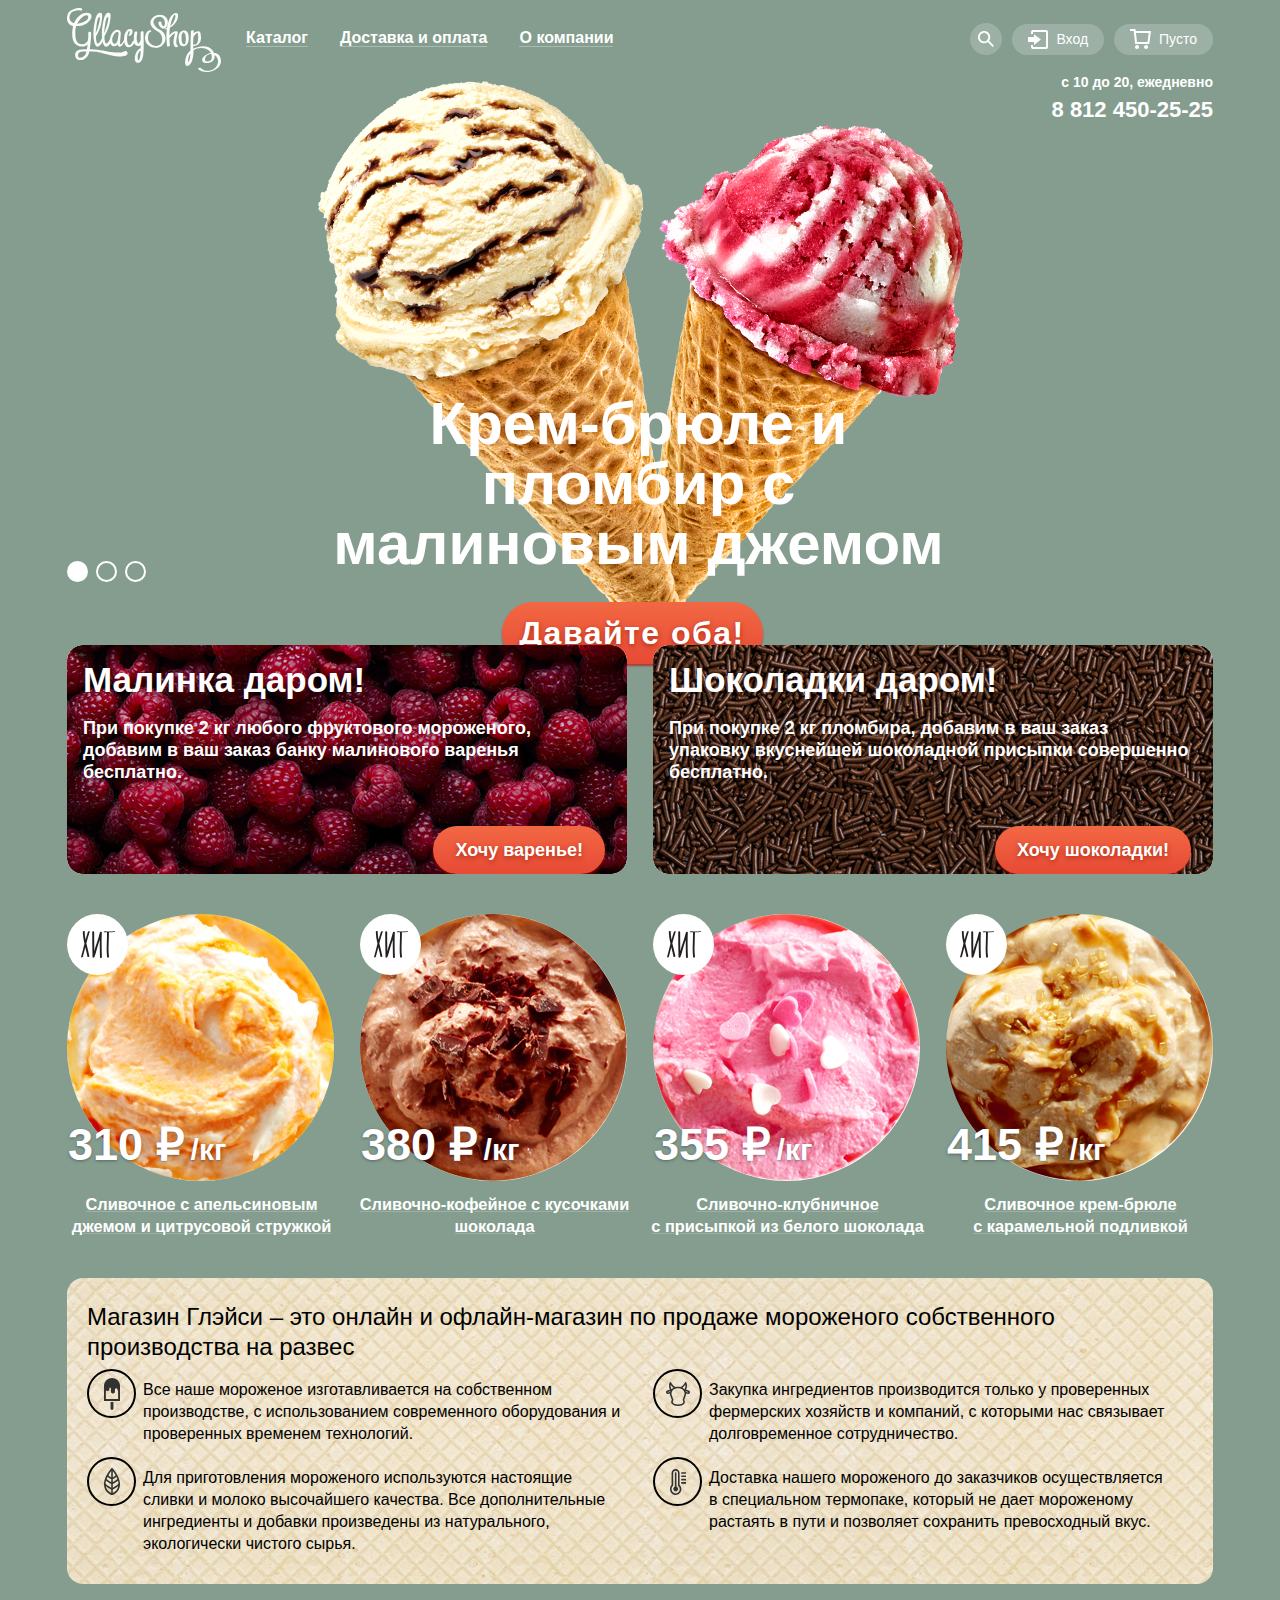
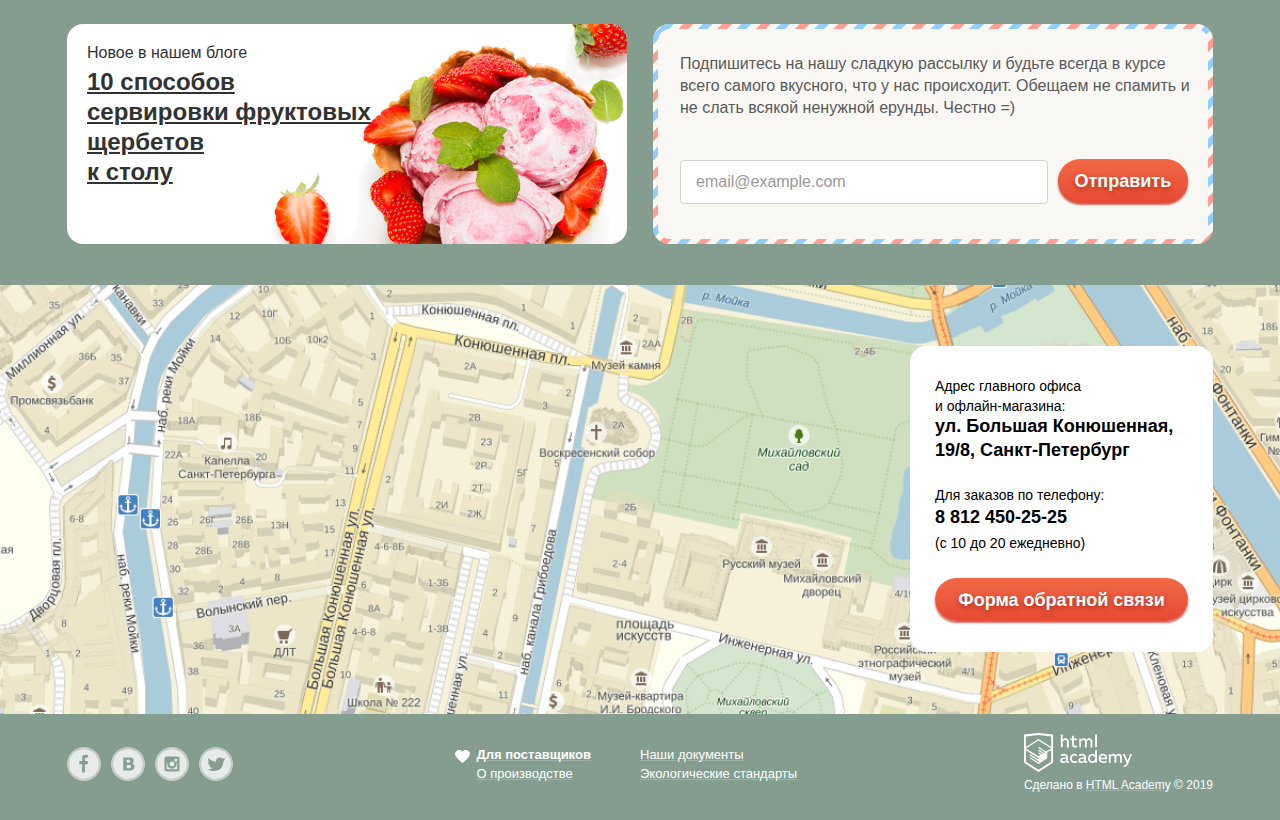
==== commit a193aea5: "открытие/закрытие модального окна, может не правильно)" ====
--- a/index.html
+++ b/index.html
@@ -375,12 +375,12 @@
           <p class="contacts__text">Для заказов по телефону:</p>
           <a class="contacts__tel-link" href="tel:88124502525">8 812 450-25-25</a>
           <p class="contacts__text">(с 10 до 20 ежедневно)</p>
-          <a href="" class="contacts__btn main-btn">Форма обратной связи</a>
+          <a class="contacts__btn main-btn">Форма обратной связи</a>
         </div>
       </div>
       <div id="map" class="contacts__map-wrapper">
         <img class="contacts__map-img" src="img/map.png" width="1200" height="430"
-          alt="расположение магазина на карте города" />
+          alt="расположение магазина ул. Большая Конюшенная, 19/8, Санкт-Петербург" />
       </div>
     </section>
   </main>
@@ -455,7 +455,7 @@
   <section class="contacts-popup">
     <h2 class="visually-hidden">Форма обратной связи</h2>
     <div class="contacts-popup__body">
-      <a href="#" class="contacts-popup__close" aria-label="закрыть попап"></a>
+      <a class="contacts-popup__close" aria-label="закрыть попап"></a>
       <form class="contacts-popup__form" action="" method="post">
         <p class="contacts-popup__title">Мы обязательно вам ответим!</p>
         <label for="contact-name">
--- a/css/style.css
+++ b/css/style.css
@@ -219,7 +219,7 @@
 }
 
 .header__logo {
-  margin-right: 24px;
+  margin-right: 9px;
   padding-top: 6px;
 }
 
@@ -227,11 +227,10 @@
   display: flex;
   flex: 1 1 auto;
   margin: 0;
-  padding: 10px 0 0;
+  padding: 0;
 }
 
 .header__menu-list {
-  margin-right: 32px;
   position: relative;
 }
 
@@ -257,7 +256,8 @@
   font-weight: bold;
   font-size: 16px;
   line-height: 16px;
-  height: 32px;
+  height: 31px;
+  padding: 6px 16px;
   fill: var(--basic-white);
   color: var(--basic-white);
   display: block;
@@ -639,12 +639,12 @@
   position: relative;
   padding: 0;
   z-index: 3;
-  margin: 315px 0 27px 13px;
+  margin: 315px 0 28px 13px;
 }
 
 .slider-item__btn {
   width: 261px;
-  height: 63px;
+  height: 62px;
   border-radius: 70px;
   font-weight: bold;
   font-size: 32px;
@@ -804,7 +804,7 @@
   font-family: "Roboto", Arial, sans-serif;
   position: relative;
   z-index: 2;
-  min-height: 430px;
+  min-height: 429px;
   width: 100%;
 }
 
@@ -836,7 +836,7 @@
   font-weight: bold;
   font-size: 18px;
   line-height: 24px;
-  margin: 0 0 21px;
+  margin: -2px 0 23px 0px;
 }
 
 .contacts__tel-link {
@@ -878,7 +878,7 @@
 
 .contacts-popup {
   font-family: "Roboto", Arial, sans-serif;
-  position: absolute;
+  position: fixed;
   top: 0;
   left: 0;
   width: 100%;
@@ -895,7 +895,7 @@
   transition: all 0.7s ease 0s;
 }
 
-.contacts-popup.open-popup {
+.contacts-popup--open {
   opacity: 1;
   visibility: visible;
   z-index: 20;
@@ -1079,16 +1079,16 @@
   list-style: none;
   display: grid;
   grid-template-columns: 1fr 1fr;
-  column-gap: 26px;
-  row-gap: 10px;
+  column-gap: 29px;
+  row-gap: 12px;
 }
 
 .feautures-list__text {
-  padding-top: 11px;
+  padding-top: 10px;
   font-weight: normal;
   font-size: 16px;
   line-height: 22px;
-  padding-left: 55px;
+  padding-left: 56px;
   position: relative;
 }
 
@@ -1420,23 +1420,22 @@
 
 .footer {
   font-family: "Roboto", Arial, sans-serif;
-  padding-top: 18px;
+  padding-top: 19px;
   padding-bottom: 26px;
 }
 
 .footer__container {
-  display: flex;
+  display: grid;
+  grid-template-columns: 1fr 2fr 1fr;
   align-items: center;
-  gap: 26px;
 }
 
 .footer__social {
   display: flex;
+  flex-wrap: wrap;
   list-style: none;
-  flex: 0 1 25%;
-  margin: 0;
-  padding: 0;
-  flex-wrap: wrap;
+  margin: 0;
+  padding: 0;
 }
 
 .footer__social-item {
@@ -1470,16 +1469,13 @@
 }
 
 .useful-links {
-  margin: 0 0 0 0;
-  padding: 0;
-  display: flex;
+  margin: 0;
+  padding: 0;
+  width: 327px;
   list-style: none;
-  flex-wrap: wrap;
-  flex: 0 1 342px;
-}
-
-.useful-links__list {
-  flex: 0 1 50%;
+  justify-self: center;
+  display: grid;
+  grid-template-columns: 1fr 1fr;
 }
 
 .useful-links__link {
@@ -1487,6 +1483,7 @@
   font-size: 13px;
   line-height: 18px;
   position: relative;
+  width: min-content;
 }
 
 .useful-links__link--heart {
@@ -1503,22 +1500,17 @@
   background: url("../img/heart.svg") center no-repeat;
 }
 
-.footer__academy {
-  flex: 0 1 25%;
-  margin-left: auto;
-}
-
 .academy-links {
-  padding: 0 0 0 51px;
+  justify-self: end;
 }
 
 .academy-links__logo {
   display: inline-block;
-  margin: 0 0 8px;
 }
 
 .academy-links__copy-text {
   margin: 0;
+  font-size: 12px;
 }
 
 /*! nouislider - 14.6.2 - 9/16/2020 */
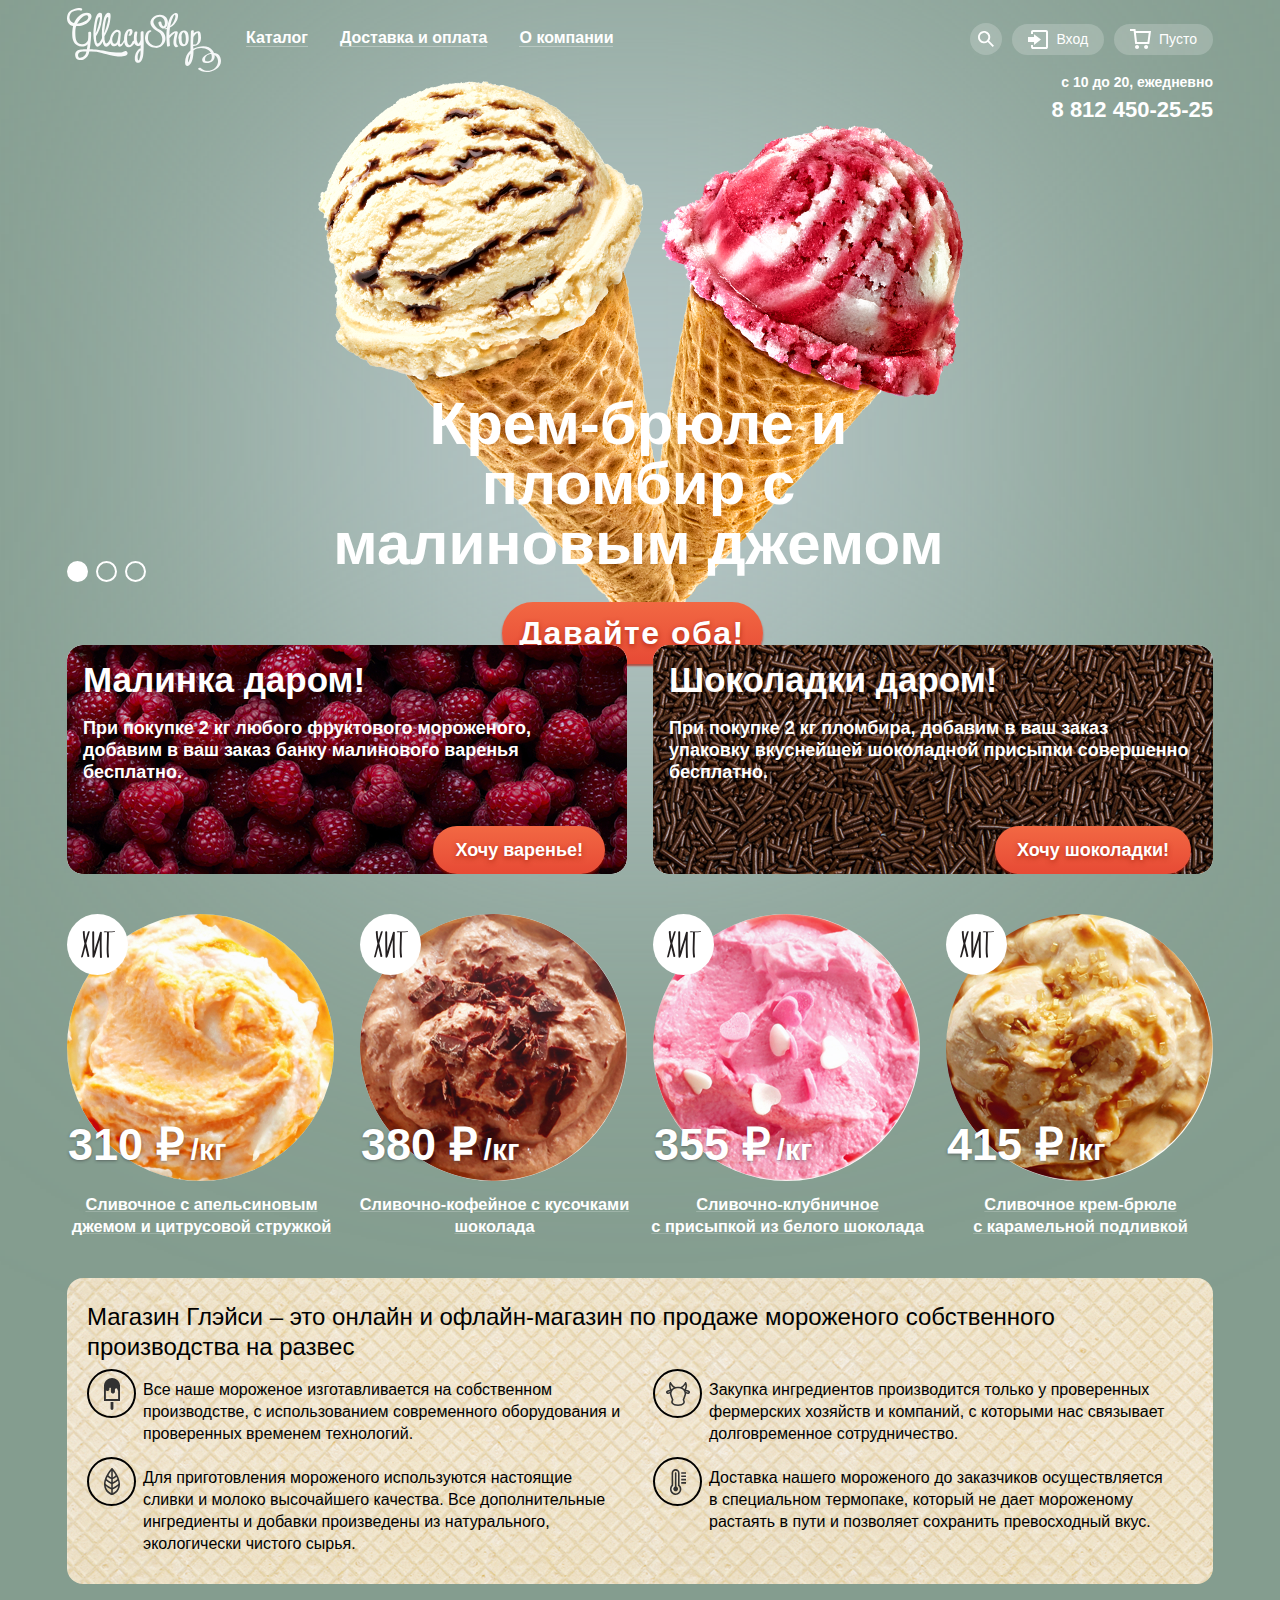
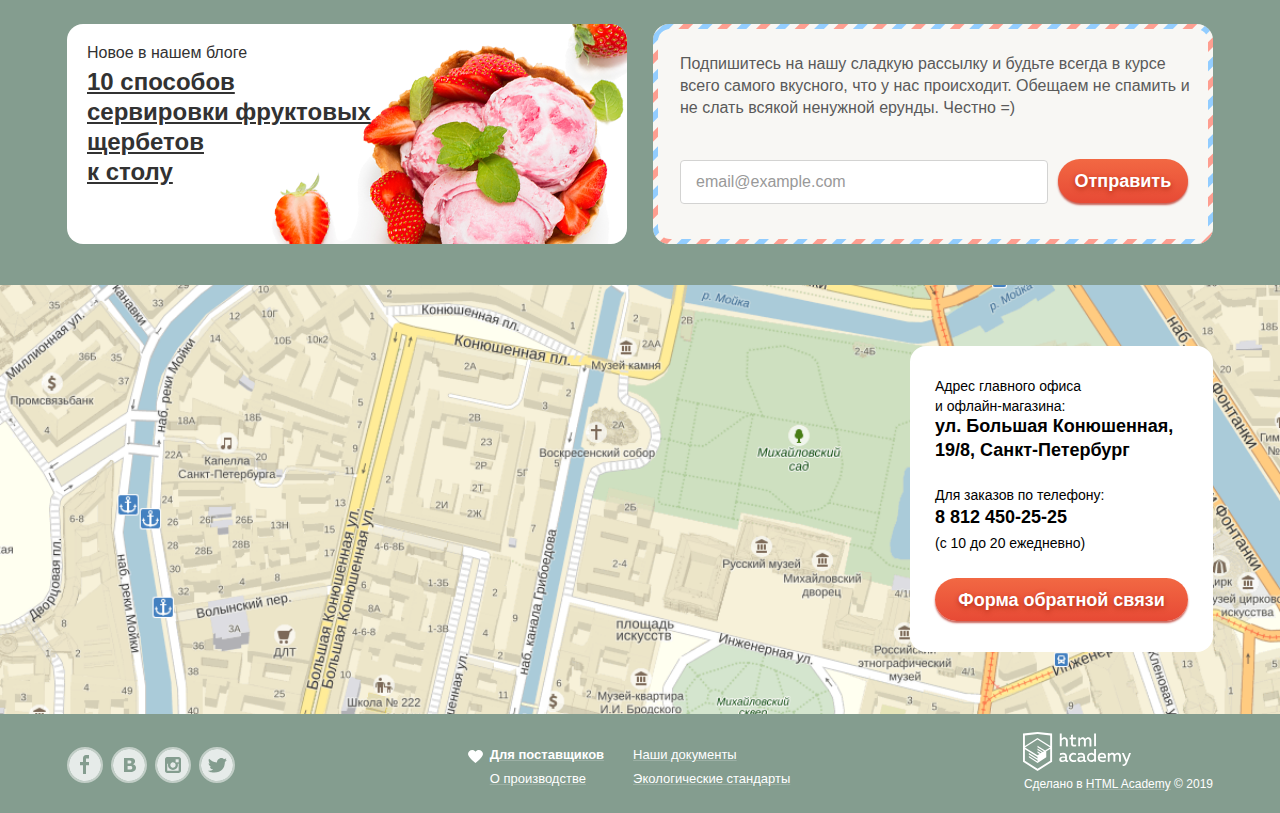
==== commit 7f652044: "мелкие правки и улучшения" ====
--- a/index.html
+++ b/index.html
@@ -375,12 +375,12 @@
           <p class="contacts__text">Для заказов по телефону:</p>
           <a class="contacts__tel-link" href="tel:88124502525">8 812 450-25-25</a>
           <p class="contacts__text">(с 10 до 20 ежедневно)</p>
-          <a class="contacts__btn main-btn">Форма обратной связи</a>
+          <a class="contacts__btn main-btn" href="">Форма обратной связи</a>
         </div>
       </div>
       <div id="map" class="contacts__map-wrapper">
         <img class="contacts__map-img" src="img/map.png" width="1200" height="430"
-          alt="расположение магазина ул. Большая Конюшенная, 19/8, Санкт-Петербург" />
+          alt="расположение магазина ул. Большая Конюшенная, 19/8, Санкт-Петербург"/>
       </div>
     </section>
   </main>
@@ -388,18 +388,16 @@
     <div class="footer__container container">
       <ul class="footer__social">
         <li class="footer__social-item">
-          <a href="" class="footer__social-link footer__social-link--fb">
-            <span class="visually-hidden">facebook</span>
-            <svg width="32" height="32" viewBox="0 0 32 32" xmlns="http://www.w3.org/2000/svg">
+          <a href="" class="footer__social-link footer__social-link--fb" aria-label="facebook">
+            <svg width="32" height="32" viewBox="0 0 32 32" aria-hidden="true" focusable="false">
               <path
                 d="M16 0C12.8355 0 9.74207 0.938384 7.11088 2.69649C4.4797 4.45459 2.42894 6.95345 1.21793 9.87706C0.0069325 12.8007 -0.309921 16.0177 0.307443 19.1214C0.924806 22.2251 2.44866 25.0761 4.6863 27.3137C6.92394 29.5513 9.77487 31.0752 12.8786 31.6926C15.9823 32.3099 19.1993 31.9931 22.1229 30.7821C25.0466 29.5711 27.5454 27.5203 29.3035 24.8891C31.0616 22.2579 32 19.1645 32 16C32 11.7565 30.3143 7.68687 27.3137 4.68629C24.3131 1.68571 20.2435 0 16 0ZM20.06 9.45H17V12.9H20V16.34H17V25H14V16.34H11V12.9H14V9.45C13.9449 8.59575 14.2291 7.75426 14.7908 7.1083C15.3525 6.46234 16.1464 6.06407 17 6H20V9.45H20.06Z" />
             </svg>
           </a>
         </li>
         <li class="footer__social-item">
-          <a href="" class="footer__social-link footer__social-link--vk">
-            <span class="visually-hidden">Vkontakte</span>
-            <svg width="32" height="32" viewBox="0 0 32 32">
+          <a href="" class="footer__social-link footer__social-link--vk" aria-label="Vkontakte">
+            <svg width="32" height="32" viewBox="0 0 32 32" aria-hidden="true" focusable="false">
               <path
                 d="M16.64 14.49C16.9652 14.4904 17.2875 14.4293 17.59 14.31C17.8645 14.2077 18.0922 14.0085 18.23 13.75C18.3343 13.4964 18.3854 13.2241 18.38 12.95C18.376 12.7057 18.3143 12.4659 18.2 12.25C18.0714 12.0066 17.8523 11.8235 17.59 11.74C17.2687 11.627 16.9306 11.5695 16.59 11.57H14.59V14.57H15.16C15.75 14.52 16.24 14.51 16.64 14.49Z" />
               <path
@@ -410,9 +408,8 @@
           </a>
         </li>
         <li class="footer__social-item">
-          <a href="" class="footer__social-link footer__social-link--inst">
-            <span class="visually-hidden">instagram</span>
-            <svg width="32" height="32" viewBox="0 0 32 32">
+          <a href="" class="footer__social-link footer__social-link--inst" aria-label="instagram">
+            <svg width="32" height="32" viewBox="0 0 32 32" aria-hidden="true" focusable="false">
               <path
                 d="M20.92 16C20.92 17.3155 20.3974 18.5771 19.4673 19.5072C18.5371 20.4374 17.2755 20.96 15.96 20.96C14.6445 20.96 13.3829 20.4374 12.4528 19.5072C11.5226 18.5771 11 17.3155 11 16C11.001 15.6158 11.048 15.233 11.14 14.86H10.24V21.7H21.64V14.86H20.74C20.8406 15.2325 20.901 15.6147 20.92 16Z" />
               <path
@@ -424,9 +421,8 @@
           </a>
         </li>
         <li class="footer__social-item">
-          <a href="" class="footer__social-link footer__social-link--tw">
-            <span class="visually-hidden">twitter</span>
-            <svg width="32" height="32" viewBox="0 0 32 32">
+          <a href="" class="footer__social-link footer__social-link--tw" aria-label="twitter">
+            <svg width="32" height="32" viewBox="0 0 32 32" aria-hidden="true" focusable="false">
               <path
                 d="M16 0C12.8355 0 9.74207 0.938384 7.11088 2.69649C4.4797 4.45459 2.42894 6.95345 1.21793 9.87706C0.0069325 12.8007 -0.309921 16.0177 0.307443 19.1214C0.924806 22.2251 2.44866 25.0761 4.6863 27.3137C6.92394 29.5513 9.77487 31.0752 12.8786 31.6926C15.9823 32.3099 19.1993 31.9931 22.1229 30.7821C25.0466 29.5711 27.5454 27.5203 29.3035 24.8891C31.0616 22.2579 32 19.1645 32 16C32 11.7565 30.3143 7.68687 27.3137 4.68629C24.3131 1.68571 20.2435 0 16 0ZM23.94 12.81C23.69 19.33 20.48 23.64 12.94 23.51H12.46C12.01 23.51 7.91001 23.07 7.11001 21.69C8.8989 21.9555 10.7228 21.5494 12.23 20.55C11.18 20.26 9.31001 20.09 8.98001 17.7C9.39279 17.8642 9.84415 17.9058 10.28 17.82C9.00001 17 7.53001 16.3 7.61001 14.17C8.02796 14.4893 8.54454 14.652 9.07001 14.63C8.30001 14.4 6.92001 11.39 8.07001 9.85C10.07 11.64 12.14 13.33 15.87 13.49C16.1 11.28 17.11 9.79 19.04 9.17C19.7375 8.93332 20.4908 8.91568 21.1986 9.11946C21.9065 9.32323 22.5351 9.73867 23 10.31C23.74 10.08 24.45 9.84 25.19 9.62C25.1758 9.95711 25.0846 10.2865 24.9234 10.5829C24.7622 10.8793 24.5353 11.1349 24.26 11.33C24.5167 11.3601 24.7768 11.3336 25.0221 11.2524C25.2674 11.1712 25.492 11.0372 25.68 10.86C25.5628 11.2985 25.3443 11.7034 25.0421 12.0421C24.7399 12.3808 24.3624 12.6438 23.94 12.81Z" />
             </svg>
--- a/css/style.css
+++ b/css/style.css
@@ -47,6 +47,7 @@
   --slider-line: rgba(248, 247, 244, 0.5);
   --slider-conect-line: rgba(248, 247, 244, 1);
   --slider-toggle-dot: rgba(171, 171, 171, 1);
+  --slider-item-blur: rgba(218, 228, 239, 0.75);
 }
 
 /* шрифты */
@@ -169,8 +170,7 @@
 }
 
 .main-btn:focus {
-  outline: none;
-  border: 2px solid var(--input-focus-border);
+  outline: 2px solid var(--input-focus-border);
 }
 
 .text-link {
@@ -197,7 +197,16 @@
 }
 
 .visually-hidden {
-  display: none;
+  position: absolute;
+  width: 1px;
+  height: 1px;
+  margin: -1px;
+  border: 0;
+  padding: 0;
+  white-space: nowrap;
+  clip-path: inset(100%);
+  clip: rect(0 0 0 0);
+  overflow: hidden;
 }
 
 /* header */
@@ -465,7 +474,7 @@
 }
 
 .header-actions__link--cart-full .svg-full-cart {
-  display: inline-block;
+  display: block;
 }
 
 .header__contact {
@@ -478,6 +487,8 @@
   font-size: 14px;
   line-height: 16px;
   margin: 0 0 8px;
+  position: relative;
+  z-index: 9;
 }
 
 .header__contact-tel {
@@ -486,6 +497,8 @@
   font-weight: bold;
   font-size: 22px;
   line-height: 24px;
+  position: relative;
+  z-index: 9;
 }
 
 .cart {
@@ -585,7 +598,6 @@
 }
 
 .slider {
-  display: inline-block;
   padding: 0;
   margin: 0 auto;
   width: 716px;
@@ -614,6 +626,18 @@
   width: 100%;
   height: 100%;
   position: absolute;
+  border-radius: 50%;
+}
+
+.slider-item__images:after {
+  position: absolute;
+  width: 100%;
+  height: 100%;
+  top: 0;
+  left: 0;
+  content: "";
+  background: var(--slider-item-blur);
+  filter: blur(250px);
 }
 
 .slider-item__img-left {
@@ -633,6 +657,7 @@
 .slider-item__title {
   text-align: center;
   display: inline-block;
+  vertical-align: middle;
   font-weight: bold;
   font-size: 60px;
   line-height: 60px;
@@ -810,7 +835,7 @@
 
 .contacts__container {
   padding-top: 61px;
-  padding-bottom: 61px;
+  padding-bottom: 62px;
 }
 
 .contacts__text-block {
@@ -997,7 +1022,7 @@
 }
 
 .catalog-pagination__list {
-  margin-right: 6px;
+  margin-right: 5px;
 }
 
 .catalog-pagination__list:last-child {
@@ -1340,6 +1365,8 @@
 
 .catalog {
   font-family: "Roboto", Arial, sans-serif;
+  position: relative;
+  margin-top: -27px;
 }
 
 .catalog__container {
@@ -1403,25 +1430,24 @@
 }
 
 .catalog__list {
-  margin: 0 -13px 80px -13px;
+  margin: 0 0 77px 0;
   padding: 0;
   list-style: none;
   display: grid;
   grid-template-columns: 1fr 1fr 1fr 1fr;
-  row-gap: 40px;
+  row-gap: 37px;
 }
 
 .catalog__pagination {
-  margin: 0;
+  margin: 0 9px 0 auto;
   padding: 0;
   width: 194px;
-  margin-left: auto;
 }
 
 .footer {
   font-family: "Roboto", Arial, sans-serif;
-  padding-top: 19px;
-  padding-bottom: 26px;
+  padding-top: 18px;
+  padding-bottom: 20px;
 }
 
 .footer__container {
@@ -1434,17 +1460,17 @@
   display: flex;
   flex-wrap: wrap;
   list-style: none;
-  margin: 0;
+  margin: 5px 0 0;
   padding: 0;
 }
 
 .footer__social-item {
-  margin-right: 10px;
+  margin-right: 8px;
 }
 
 .footer__social-link {
-  width: 34px;
-  height: 34px;
+  width: 36px;
+  height: 36px;
   border-radius: 50%;
   border: 2px solid var(--social-gray);
   display: flex;
@@ -1469,13 +1495,16 @@
 }
 
 .useful-links {
-  margin: 0;
+  margin: 7px 0 0;
   padding: 0;
   width: 327px;
   list-style: none;
   justify-self: center;
   display: grid;
-  grid-template-columns: 1fr 1fr;
+  grid-template-columns: max-content max-content;
+  column-gap: 29px;
+  row-gap: 5px;
+  justify-content: center;
 }
 
 .useful-links__link {
@@ -1506,6 +1535,7 @@
 
 .academy-links__logo {
   display: inline-block;
+  margin-left: -1px;
 }
 
 .academy-links__copy-text {
@@ -1875,9 +1905,9 @@
 .filter__heading {
   font-weight: 500;
   font-size: 14px;
-  line-height: 16px;
+  line-height: 11px;
   color: var(--basic-white);
-  margin: 0 0 7px 16px;
+  margin: 0 0 10px 16px;
 }
 
 .filter__btn {
@@ -1911,6 +1941,10 @@
   border: none;
 }
 
+.filter__item--checkbox .filter__heading {
+  margin-bottom: 12px;
+}
+
 .select {
   position: relative;
   width: 196px;
@@ -2049,7 +2083,7 @@
 }
 
 .filter-radio__label {
-  padding-left: 33px;
+  padding-left: 34px;
   position: relative;
   cursor: pointer;
   margin-right: 18px;
@@ -2103,6 +2137,7 @@
   align-items: center;
   flex-wrap: wrap;
   min-height: 36px;
+  width: 711px;
   padding: 0px 17px 0px 14px;
 }
 
@@ -2136,7 +2171,7 @@
 }
 
 .filter-checkbox__label {
-  padding-left: 35px;
+  padding-left: 36px;
   position: relative;
   cursor: pointer;
   margin-right: 19px;
@@ -2180,6 +2215,10 @@
 
 .item-price .filter__heading {
   margin-bottom: 0;
+}
+
+.item-price__price-box {
+  height: 15px;
 }
 
 .item-price__label {
@@ -2204,7 +2243,7 @@
 }
 
 .item-price__label--min {
-  margin-right: 16px;
+  margin-right: 8px;
 }
 
 .item-price__input {
@@ -2220,7 +2259,7 @@
   font-size: 14px;
   line-height: 16px;
   color: var(--basic-white);
-  width: 45px;
+  width: 41px;
   padding-right: 12px;
 }
 
@@ -2250,8 +2289,8 @@
 
 .noUi-base {
   height: 2px;
-  top: 50%;
-  transform: translateY(-50%);
+  top: 48%;
+  transform: translateY(-48%);
 }
 
 .noUi-connects {
@@ -2269,7 +2308,7 @@
   width: 20px;
   height: 20px;
   border-radius: 50%;
-  right: -8px;
+  right: -9px;
   top: -9px;
   box-shadow: var(--slider-dot-shadow);
 }
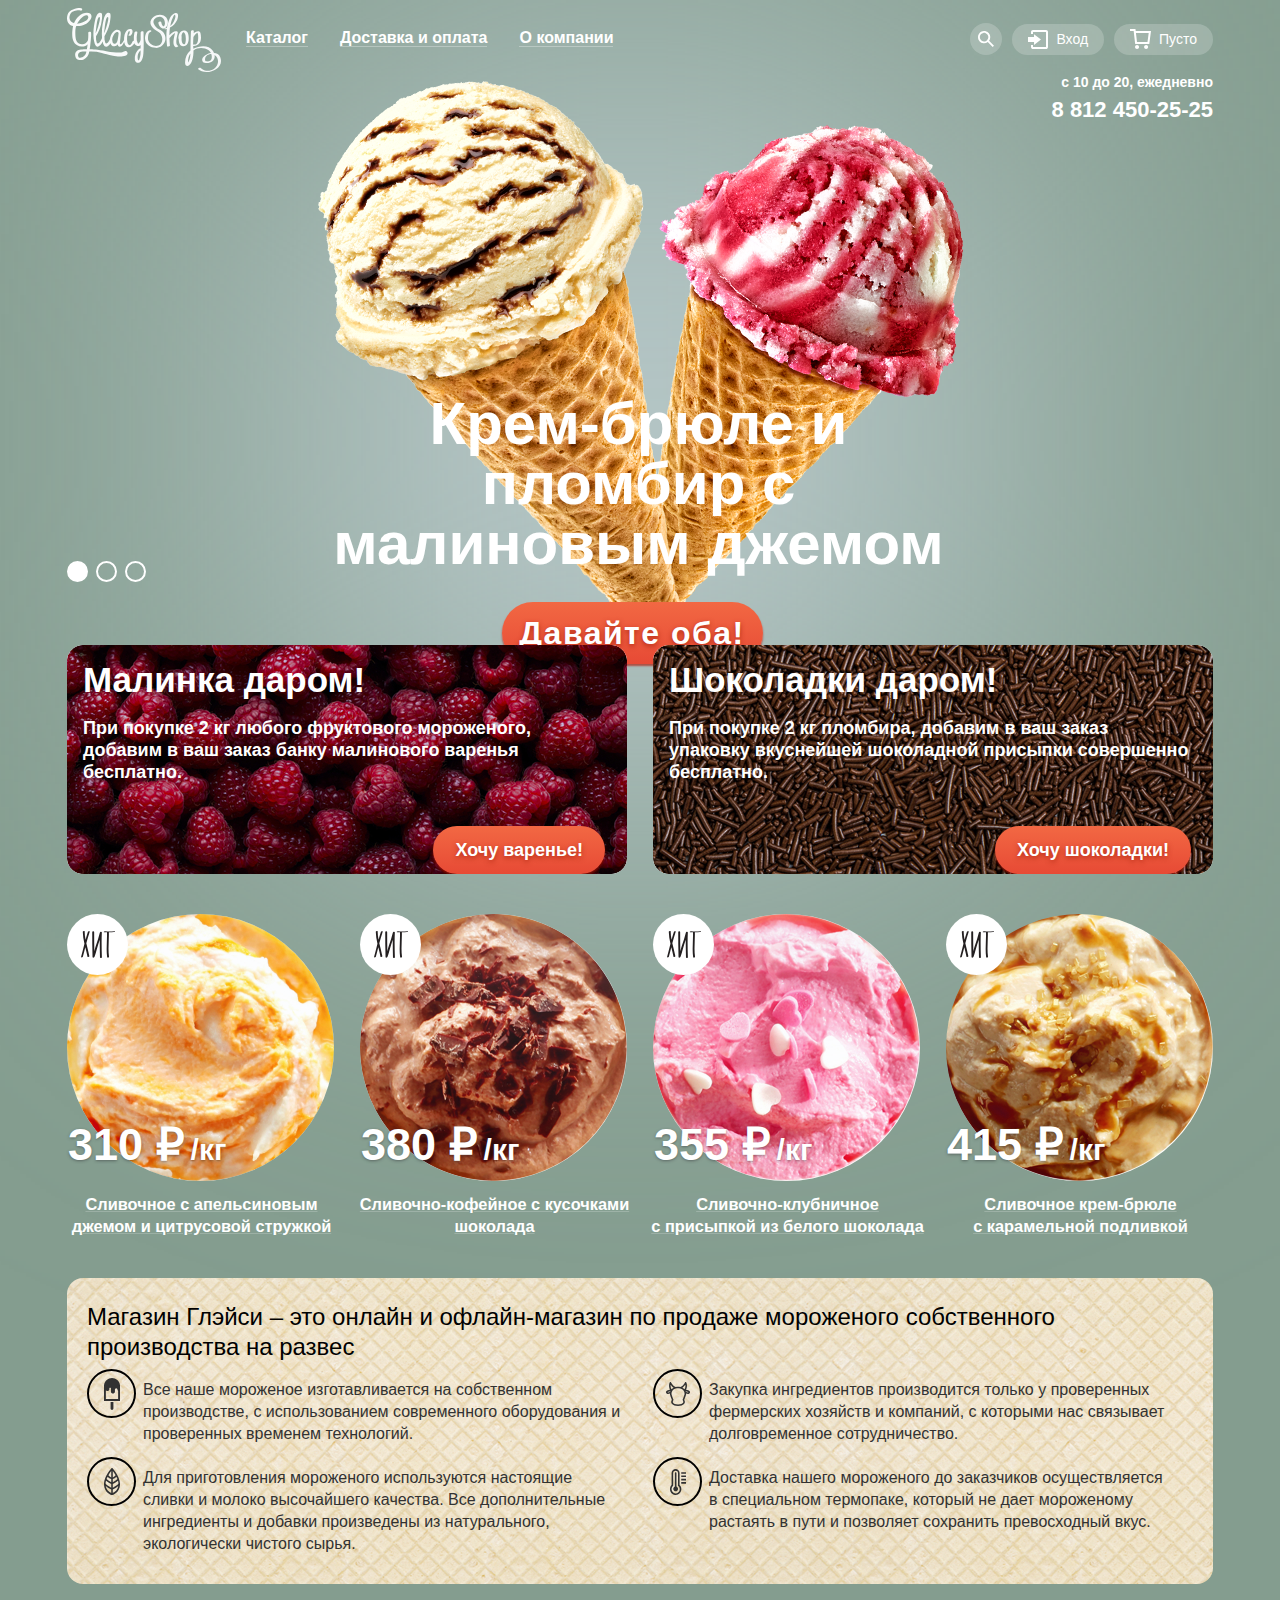
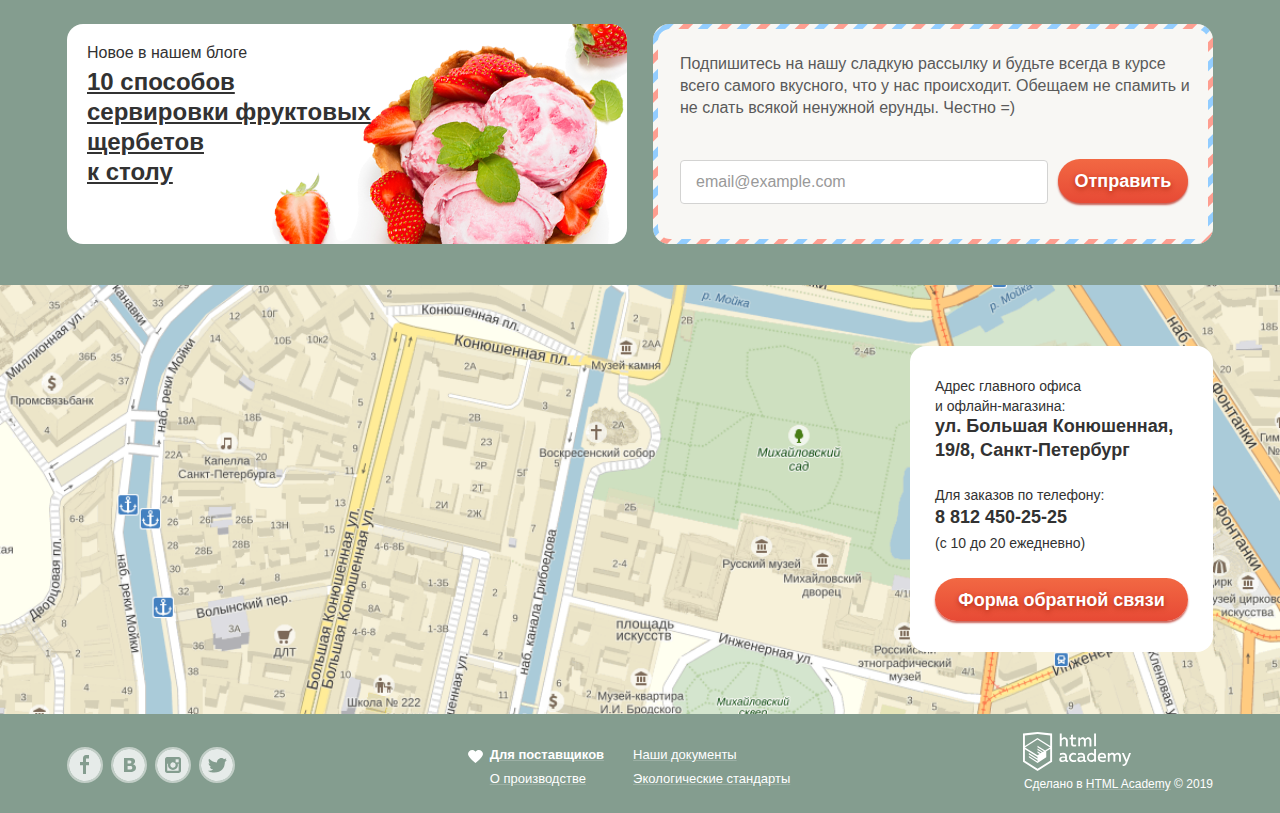
==== commit 1461b431: "правки после проверки" ====
--- a/index.html
+++ b/index.html
@@ -101,6 +101,7 @@
           <use xlink:href="#logo-gllacy"></use>
         </svg>
       </a>
+
       <ul class="header__menu">
         <li class="header__menu-list">
           <a class="header__link" href="catalog.html">Каталог</a>
@@ -125,9 +126,10 @@
         <li class="header__menu-list"><a class="header__link" href="blank.html">Доставка и оплата</a></li>
         <li class="header__menu-list"><a class="header__link" href="price.html">О компании</a></li>
       </ul>
+
       <ul class="header__actions header-actions">
         <li class="header-actions__list">
-          <a class="header__link header-actions__link header-actions__link--search" aria-label="форма поиска">
+          <a href="#" class="header__link header-actions__link header-actions__link--search" aria-label="форма поиска">
             <svg width="16" height="16">
               <use xlink:href="#search-logo"></use>
             </svg>
@@ -138,7 +140,7 @@
           </label>
         </li>
         <li class="header-actions__list">
-          <a class="header__link header-actions__link header-actions__link--login">
+          <a href="#" class="header__link header-actions__link header-actions__link--login">
             <svg width="20" height="19">
               <use xlink:href="#login-logo"></use>
             </svg>
@@ -146,9 +148,9 @@
           </a>
           <form class="header__submenu login-form" action="" method="post">
             <input class="login-form__input login-form__input--email main-input" type="email" name="login-mail"
-              id="login-mail" placeholder="email@example.com" required>
+              id="login-mail" placeholder="email@example.com" autocomplete="off" required>
             <input class="login-form__input login-form__input--pass main-input" type="password" name="login-pass"
-              id="login-pass" required>
+              id="login-pass" autocomplete="off" required>
             <div class="login-form__footer">
               <button class="login-form__btn main-btn" type="submit">Войти</button>
               <div class="login-form__help">
@@ -159,7 +161,7 @@
           </form>
         </li>
         <li class="header-actions__list">
-          <a class="header__link header-actions__link header-actions__link--cart">
+          <a href="" class="header__link header-actions__link header-actions__link--cart">
             <svg width="21" height="20">
               <path
                 d="M5.70345 2L5.46161 0H0V2H3.66795L5.17946 15H19.2869L21 2H5.70345ZM17.5034 13H6.97313L5.96545 4H18.6924L17.5034 13Z" />
@@ -171,11 +173,9 @@
                 fill="#E84D37" />
             </svg>
             Пусто</a>
-          <form action="" method="POST" class="header__submenu cart">
-            <!-- чтобы форма не отправлялась Пустой, можно добавить два инпута с типом hidden -->
+          <form action="https://echo.htmlacademy.ru" method="POST" class="header__submenu cart">
             <input type="hidden" name="cart-item-1" value="ice-cream orange">
             <input type="hidden" name="cart-item-2" value="ice-cream strawberry">
-            <!-- не знаю что с ними делать, никогда неверстал корзины -->
             <ul class="cart__list">
               <li class="cart__item cart-item">
                 <button class="cart-item__remove-btn" type="button" aria-label="кнопка удалить">
@@ -218,6 +218,7 @@
     <h2 class="visually-hidden">Главная страница магазина мороженого Глейси</h2>
     <section class="promo container">
       <div class="promo__slider slider-wrapper">
+
         <ul class="slider">
           <li class="slider-item slider-item--active">
             <div class="slider-item__images">
@@ -250,6 +251,7 @@
             <a href="#" class="slider-item__btn main-btn">Давайте оба!</a>
           </li>
         </ul>
+
         <ul class="promo__slider-dots">
           <li><button type="button" class="promo__slider-dot promo__slider-dot--current">1</button></li>
           <li><button type="button" class="promo__slider-dot">2</button></li>
@@ -352,10 +354,11 @@
       <ul class="news__banners container">
         <li class="news__banners-item blog-banner">
           <p class="blog-banner__text">Новое в нашем блоге</p>
-          <a href="" class="blog-banner__blog-link">10 способов сервировки фруктовых щербетов<br> к столу</a>
+          <a href="blank.html" target="_blank" class="blog-banner__blog-link">10 способов сервировки фруктовых
+            щербетов<br> к столу</a>
         </li>
         <li class="news__banners-item subscribe-banner">
-          <form class="subscribe-banner__form" action="" method="POST">
+          <form class="subscribe-banner__form" action="https://echo.htmlacademy.ru" method="POST">
             <p class="subscribe-banner__text">Подпишитесь на нашу сладкую рассылку и будьте всегда в курсе всего
               самого
               вкусного, что у нас происходит. Обещаем не спамить и не слать всякой ненужной ерунды. Честно =)</p>
@@ -375,12 +378,14 @@
           <p class="contacts__text">Для заказов по телефону:</p>
           <a class="contacts__tel-link" href="tel:88124502525">8 812 450-25-25</a>
           <p class="contacts__text">(с 10 до 20 ежедневно)</p>
-          <a class="contacts__btn main-btn" href="">Форма обратной связи</a>
+          <a class="contacts__btn main-btn" href="form.html">Форма обратной связи</a>
         </div>
       </div>
       <div id="map" class="contacts__map-wrapper">
+        <iframe class="contacts__map-frame" src="https://yandex.ru/map-widget/v1/-/CCQ~e4u8CB" width="1200"
+          height="430"></iframe>
         <img class="contacts__map-img" src="img/map.png" width="1200" height="430"
-          alt="расположение магазина ул. Большая Конюшенная, 19/8, Санкт-Петербург"/>
+          alt="расположение магазина ул. Большая Конюшенная, 19/8, Санкт-Петербург" />
       </div>
     </section>
   </main>
@@ -451,12 +456,12 @@
   <section class="contacts-popup">
     <h2 class="visually-hidden">Форма обратной связи</h2>
     <div class="contacts-popup__body">
-      <a class="contacts-popup__close" aria-label="закрыть попап"></a>
-      <form class="contacts-popup__form" action="" method="post">
+      <button type="button" class="contacts-popup__close" aria-label="закрыть попап"></button>
+      <form class="contacts-popup__form" action="https://echo.htmlacademy.ru" method="post">
         <p class="contacts-popup__title">Мы обязательно вам ответим!</p>
         <label for="contact-name">
           <input class="contacts-popup__input main-input" type="text" name="contact-name" id="contact-name"
-            placeholder="Имя Фамилия" required>
+            placeholder="Имя Фамилия" autocomplete="off" required>
         </label>
         <label for="contact-email">
           <input class="contacts-popup__input main-input" type="email" name="contact-email" id="contact-email"
--- a/css/style.css
+++ b/css/style.css
@@ -253,7 +253,7 @@
 
 .header__menu-list::before {
   content: "";
-  bottom: -5px;
+  bottom: -8px;
   position: absolute;
   left: 0;
   right: 0;
@@ -305,7 +305,7 @@
   top: 37px;
   left: auto;
   right: 0;
-  color: var(--basic-black);
+  color: var(--text-link-black);
   background-color: var(--basic-white);
   box-shadow: var(--submenu-shadow);
   padding: 0;
@@ -315,21 +315,29 @@
   padding: 9px 0 14px 0;
 }
 
-.header__menu > .header__menu-list:hover .header__link:not(.header__link--active),
-.header-actions > .header-actions__list:hover .header-actions__link {
+.header__menu-list:hover .header__link:not(.header__link--active),
+.header-actions__list:hover .header-actions__link {
   fill: var(--basic-black);
-  color: var(--basic-black);
+  color: var(--text-link-black);
   text-decoration: none;
   background-color: var(--basic-white);
   border: 0;
 }
 
-.header__menu > .header__menu-list:hover .header__submenu {
+.header__menu-list:hover .header__submenu {
   display: block;
   z-index: 10;
 }
 
-.header-actions > .header-actions__list:hover .header__submenu {
+.header__menu-list:focus .header__submenu,
+.header__menu-list:focus-within .header__submenu {
+  display: block;
+  z-index: 10;
+}
+
+.header-actions__list:hover .header__submenu,
+.header-actions__list:focus .header__submenu,
+.header-actions__list:focus-within .header__submenu {
   display: block;
   z-index: 10;
 }
@@ -373,7 +381,7 @@
 
 .submenu-catalog__head-text {
   text-decoration: none;
-  color: var(--basic-black);
+  color: var(--text-link-black);
   font-weight: bold;
   line-height: 38px;
   margin-left: 11px;
@@ -382,7 +390,7 @@
 .submenu-catalog__link {
   line-height: 22px;
   text-decoration: none;
-  color: var(--basic-black);
+  color: var(--text-link-black);
   line-height: 27px;
 }
 
@@ -412,7 +420,7 @@
 
 .header-actions__list::before {
   content: "";
-  bottom: -5px;
+  bottom: -8px;
   position: absolute;
   left: 0;
   right: 0;
@@ -581,6 +589,7 @@
 }
 
 .cart__btn-order {
+  cursor: pointer;
   font-weight: bold;
   font-size: 18px;
   line-height: 16px;
@@ -825,6 +834,11 @@
   margin: 0;
 }
 
+.blog-banner__blog-link:focus-within, .blog-banner__blog-link:hover {
+  color: var(--text-link-black-hover);
+  text-decoration-color: var(--text-link-black-hover);
+}
+
 .contacts {
   font-family: "Roboto", Arial, sans-serif;
   position: relative;
@@ -842,7 +856,7 @@
   margin-left: auto;
   padding: 30px 25px;
   border-radius: 16px;
-  color: var(--basic-black);
+  color: var(--text-link-black);
   background: var(--basic-white);
   width: 303px;
   min-height: 306px;
@@ -865,8 +879,8 @@
 }
 
 .contacts__tel-link {
-  display: inline-block;
-  color: var(--basic-black);
+  display: inline-flex;
+  color: var(--text-link-black);
   text-decoration: none;
   font-weight: bold;
   font-size: 18px;
@@ -899,6 +913,16 @@
   top: 0;
   left: 0;
   object-fit: cover;
+  z-index: -1;
+}
+
+.contacts__map-frame {
+  position: absolute;
+  width: 100%;
+  height: 100%;
+  top: 0;
+  left: 0;
+  border: 0;
 }
 
 .contacts-popup {
@@ -936,7 +960,8 @@
 }
 
 .contacts-popup__close {
-  display: inline-block;
+  display: inline-flex;
+  border: none;
   position: absolute;
   top: 15px;
   right: 16px;
@@ -1115,6 +1140,7 @@
   line-height: 22px;
   padding-left: 56px;
   position: relative;
+  color: var(--text-link-black);
 }
 
 .feautures-list__text::before {
@@ -1201,16 +1227,27 @@
   width: 293px;
 }
 
+.ice-item__description-link:focus + .ice-item__hover-wrapper,
+.ice-item__description-link:focus-within + .ice-item__hover-wrapper,
 .ice-item:hover .ice-item__hover-wrapper {
   display: flex;
   opacity: 1;
   visibility: visible;
 }
 
+.ice-item__description-link:focus + .ice-item__hover-wrapper > .ice-item__btn-view,
+.ice-item__description-link:focus-within + .ice-item__hover-wrapper > .ice-item__btn-view,
 .ice-item:hover .ice-item__btn-view {
   opacity: 1;
   visibility: visible;
   transform: scale3d(1, 1, 1);
+}
+
+.ice-item__btn-view:focus + .ice-item__hover-wrapper,
+.ice-item__btn-view:focus-within + .ice-item__hover-wrapper {
+  display: flex;
+  opacity: 1;
+  visibility: visible;
 }
 
 .ice-item:hover.ice-item--hit::after {
@@ -1280,8 +1317,7 @@
   position: absolute;
   top: 0;
   bottom: -76px;
-  left: 0;
-  right: 0;
+  left: -13px;
   width: 100%;
   background: var(--light-gray);
   border-radius: 4px;
@@ -1947,6 +1983,8 @@
 
 .select {
   position: relative;
+  display: inline-block;
+  text-decoration: none;
   width: 196px;
   height: 36px;
   background: var(--light-gray);
@@ -1961,15 +1999,15 @@
   transform: translateY(-50%) rotate(180deg);
 }
 
-.select:hover .select__option {
+.select:focus .select__option, .select:focus-within .select__option, .select:hover .select__option {
   color: var(--basic-black);
 }
 
-.select:hover .select__icon {
+.select:focus .select__icon, .select:focus-within .select__icon, .select:hover .select__icon {
   border-top-color: var(--basic-black);
 }
 
-.select:hover > .select__body {
+.select:focus > .select__body, .select:focus-within > .select__body, .select:hover > .select__body {
   display: block;
 }
 
@@ -1985,6 +2023,8 @@
 }
 
 .select__option {
+  display: block;
+  text-decoration: none;
   font-weight: 500;
   font-size: 16px;
   line-height: 18px;
@@ -2329,10 +2369,6 @@
   background: var(--slider-toggle-dot);
 }
 
-.noUi-horizontal .noUi-handle:focus {
-  outline: none;
-}
-
 .range-slider {
   display: flex;
   flex-flow: row wrap;
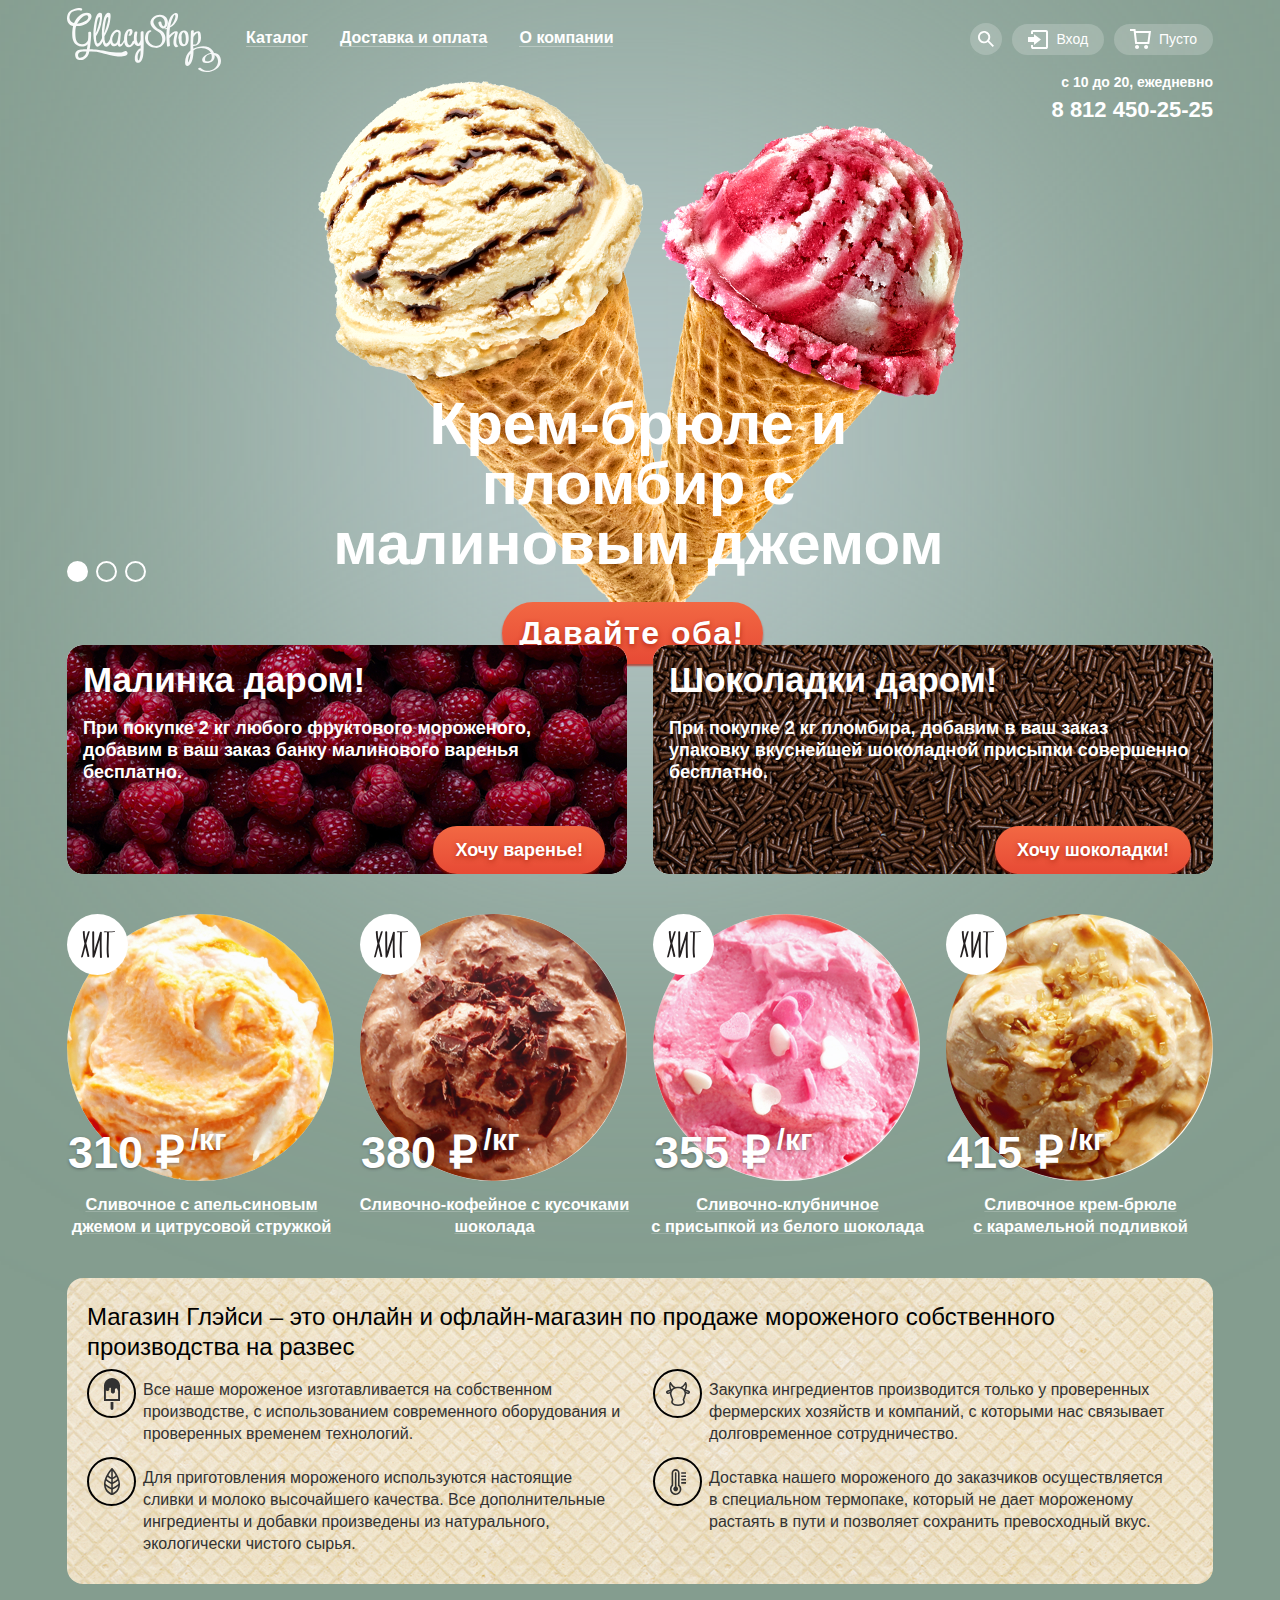
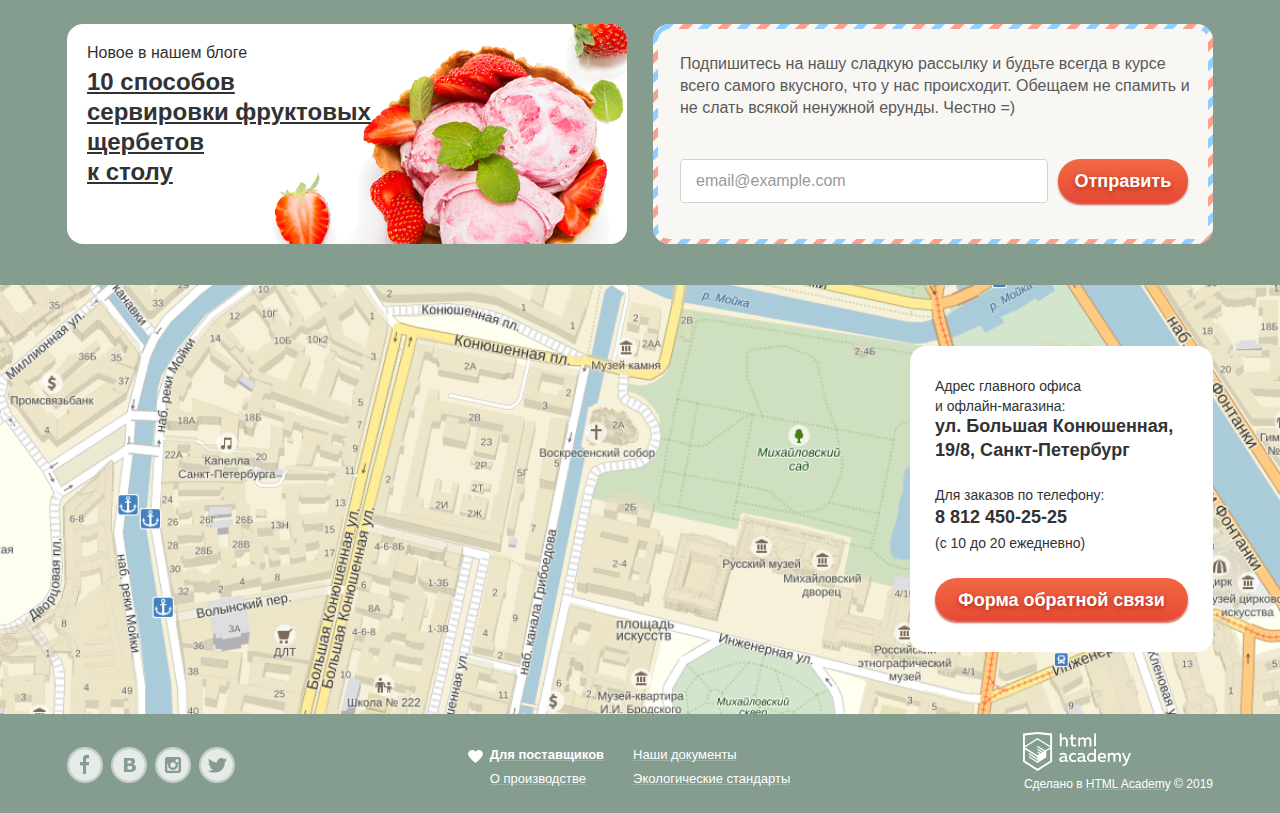
==== commit 6cd45760: "правки после автоматической проверки" ====
--- a/index.html
+++ b/index.html
@@ -146,9 +146,11 @@
             </svg>
             Вход
           </a>
-          <form class="header__submenu login-form" action="" method="post">
+          <form class="header__submenu login-form" action="https://echo.htmlacademy.ru/" method="post">
+            <label for="login-mail"></label>
             <input class="login-form__input login-form__input--email main-input" type="email" name="login-mail"
               id="login-mail" placeholder="email@example.com" autocomplete="off" required>
+            <label for="login-pass"></label>
             <input class="login-form__input login-form__input--pass main-input" type="password" name="login-pass"
               id="login-pass" autocomplete="off" required>
             <div class="login-form__footer">
@@ -362,6 +364,7 @@
             <p class="subscribe-banner__text">Подпишитесь на нашу сладкую рассылку и будьте всегда в курсе всего
               самого
               вкусного, что у нас происходит. Обещаем не спамить и не слать всякой ненужной ерунды. Честно =)</p>
+            <label for="email"></label>
             <input class="subscribe-banner__input main-input" type="email" name="email" id="email"
               placeholder="email@example.com" required>
             <button class="subscribe-banner__btn main-btn" type="submit">Отправить</button>
@@ -467,6 +470,7 @@
           <input class="contacts-popup__input main-input" type="email" name="contact-email" id="contact-email"
             placeholder="email@example.com" required>
         </label>
+        <label for="contact-comment"></label>
         <textarea class="contacts-popup__textarea" autocomplete="off" name="contact-comment" maxlength="200"
           id="contact-comment" placeholder="В свободной форме"></textarea>
         <button class="contacts-popup__submit main-btn" type="submit">Отправить</button>
--- a/css/style.css
+++ b/css/style.css
@@ -713,6 +713,7 @@
   border-radius: 50%;
   font-size: 0;
   display: inline-block;
+  vertical-align: middle;
   border: 2px solid var(--basic-white);
   outline: 0;
   width: 21px;
@@ -826,6 +827,7 @@
 
 .blog-banner__blog-link {
   display: inline-block;
+  vertical-align: middle;
   font-weight: bold;
   font-size: 24px;
   line-height: 30px;
@@ -1195,12 +1197,14 @@
 
 .subscribe-banner__input {
   display: inline-block;
+  vertical-align: middle;
   width: 368px;
   margin-right: 6px;
 }
 
 .subscribe-banner__btn {
   display: inline-block;
+  vertical-align: middle;
   width: 130px;
   height: 44px;
   border-radius: 70px;
@@ -1292,6 +1296,7 @@
 
 .ice-item__price-text {
   display: inline-block;
+  vertical-align: middle;
   font-size: 30px;
   line-height: 35px;
   margin: 0 0 33px 6px;
@@ -1301,6 +1306,7 @@
   width: 100%;
   margin: 0;
   display: inline-block;
+  vertical-align: middle;
   position: relative;
   z-index: 11;
   line-height: 22px;
@@ -1445,9 +1451,10 @@
   top: 6px;
   right: -13px;
   display: inline-block;
+  vertical-align: middle;
   width: 6px;
   height: 6px;
-  background: url("../img/bread-сrumbs-arrow.svg") center no-repeat;
+  background: url("../img/breadcrumbsarrow.svg") center no-repeat;
 }
 
 .catalog__breadcrumbs-link {
@@ -1671,7 +1678,7 @@
 }
 
 .noUi-state-drag * {
-  cursor: inherit !important;
+  cursor: inherit;
 }
 
 /* Slider size and handle placement;
@@ -1707,10 +1714,10 @@
  * Giving the connect element a border radius causes issues with using transform: scale
  */
 .noUi-target {
-  background: #FAFAFA;
+  background: #fafafa;
   border-radius: 4px;
-  border: 1px solid #D3D3D3;
-  box-shadow: inset 0 1px 1px #F0F0F0, 0 3px 6px -5px #BBB;
+  border: 1px solid #d3d3d3;
+  box-shadow: inset 0 1px 1px #f0f0f0, 0 3px 6px -5px #bbb;
 }
 
 .noUi-connects {
@@ -1718,7 +1725,7 @@
 }
 
 .noUi-connect {
-  background: #3FB8AF;
+  background: #3fb8af;
 }
 
 /* Handles and cursors;
@@ -1732,15 +1739,15 @@
 }
 
 .noUi-handle {
-  border: 1px solid #D9D9D9;
+  border: 1px solid #d9d9d9;
   border-radius: 3px;
-  background: #FFF;
+  background: #fff;
   cursor: default;
-  box-shadow: inset 0 0 1px #FFF, inset 0 1px 7px #EBEBEB, 0 3px 6px -3px #BBB;
+  box-shadow: inset 0 0 1px #fff, inset 0 1px 7px #ebebeb, 0 3px 6px -3px #bbb;
 }
 
 .noUi-active {
-  box-shadow: inset 0 0 1px #FFF, inset 0 1px 7px #DDD, 0 3px 6px -3px #BBB;
+  box-shadow: inset 0 0 1px #fff, inset 0 1px 7px #ddd, 0 3px 6px -3px #bbb;
 }
 
 /* Handle stripes;
@@ -1752,7 +1759,7 @@
   position: absolute;
   height: 14px;
   width: 1px;
-  background: #E8E7E6;
+  background: #e8e7e6;
   left: 14px;
   top: 6px;
 }
@@ -1776,7 +1783,7 @@
 /* Disabled state;
  */
 [disabled] .noUi-connect {
-  background: #B8B8B8;
+  background: #b8b8b8;
 }
 
 [disabled].noUi-target,
@@ -1817,15 +1824,15 @@
  */
 .noUi-marker {
   position: absolute;
-  background: #CCC;
+  background: #ccc;
 }
 
 .noUi-marker-sub {
-  background: #AAA;
+  background: #aaa;
 }
 
 .noUi-marker-large {
-  background: #AAA;
+  background: #aaa;
 }
 
 /* Horizontal layout;
@@ -1897,7 +1904,7 @@
 .noUi-tooltip {
   display: block;
   position: absolute;
-  border: 1px solid #D9D9D9;
+  border: 1px solid #d9d9d9;
   border-radius: 3px;
   background: #fff;
   color: #000;
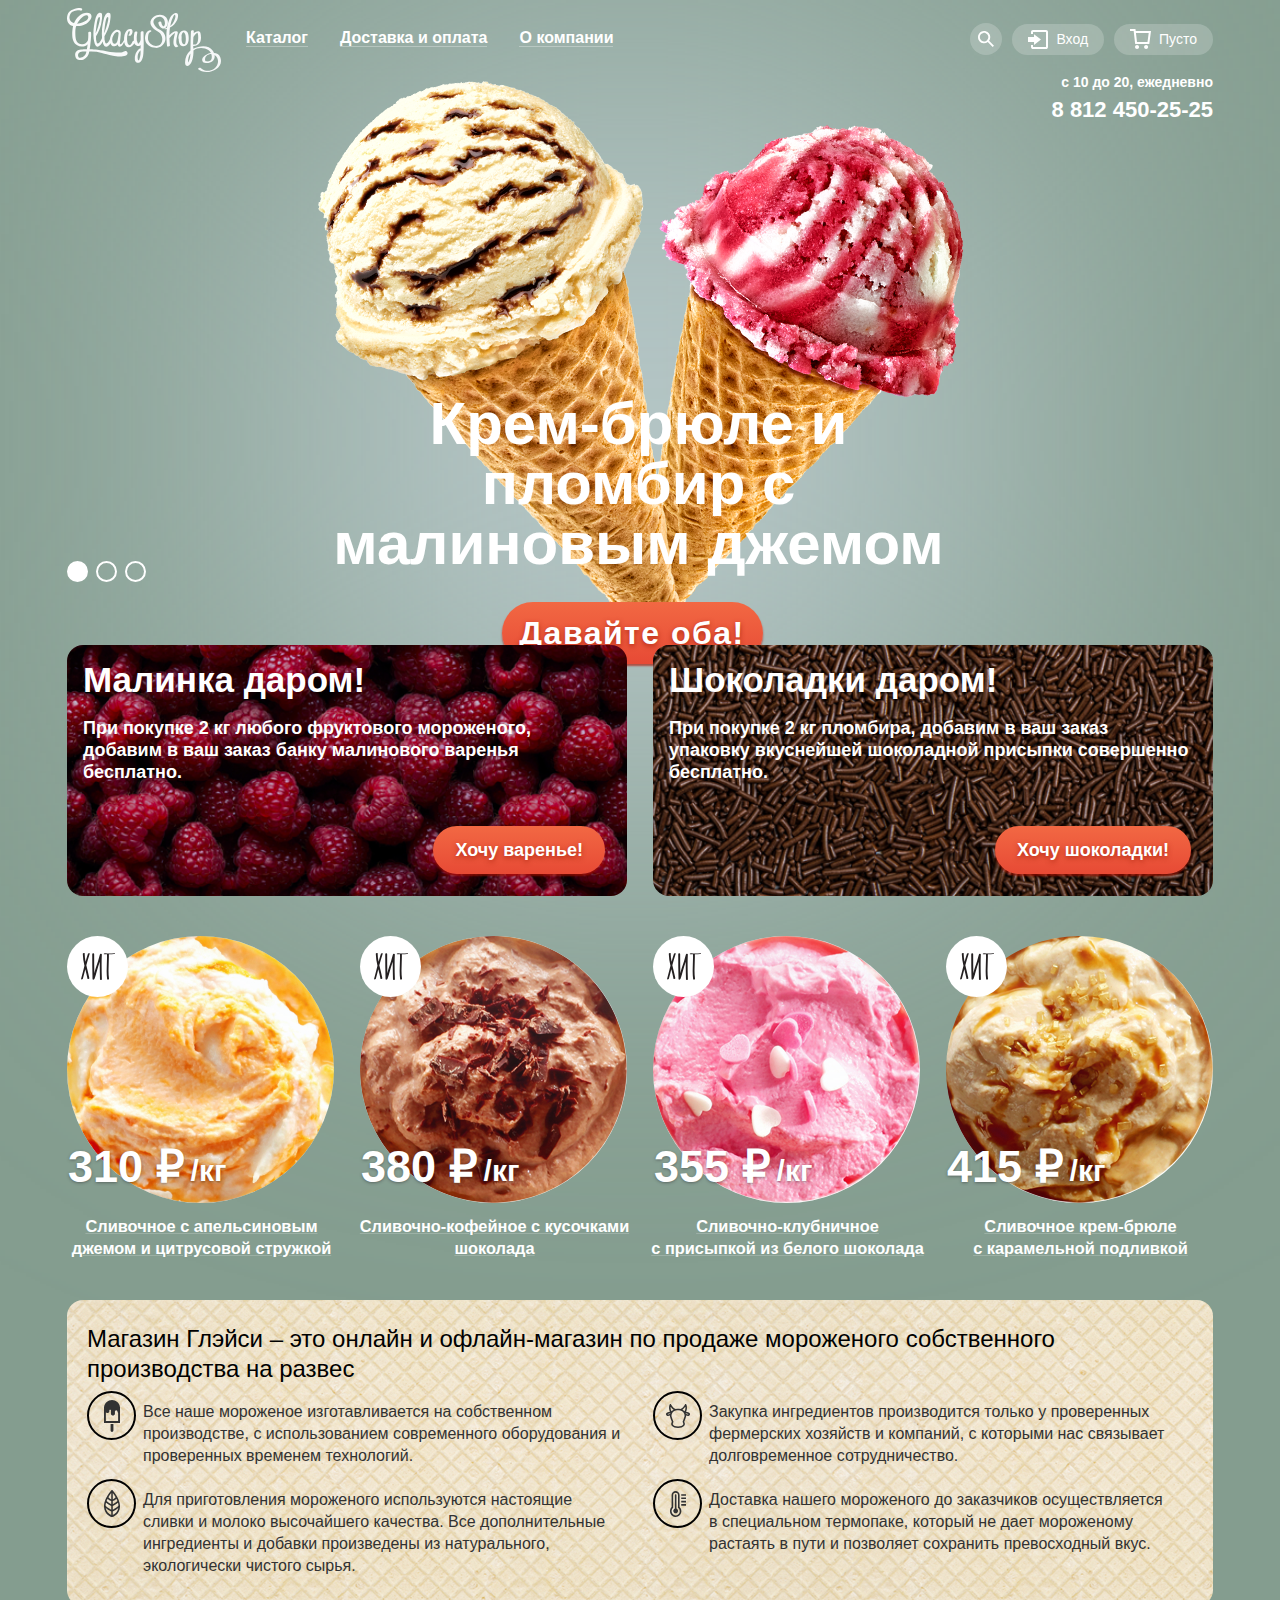
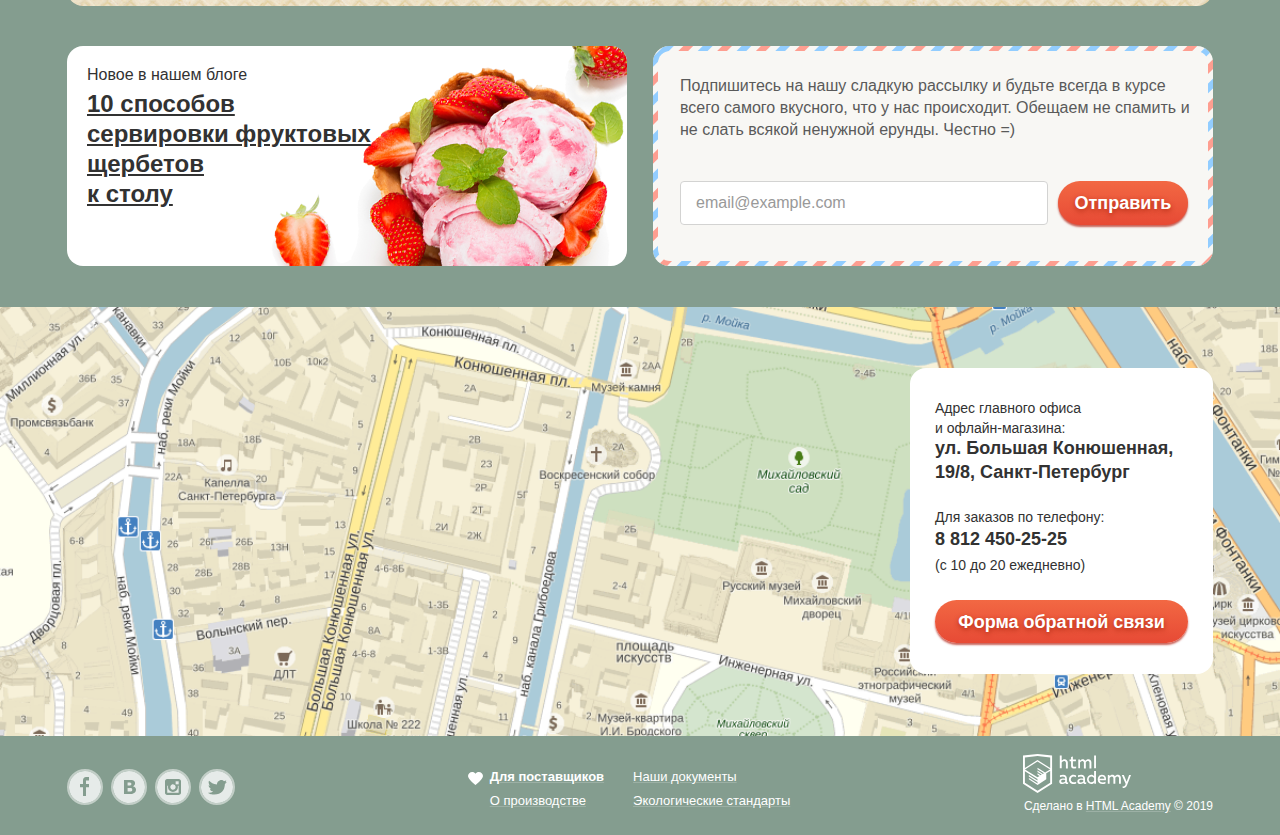
==== commit 609c6b50: "правки после первой защиты" ====
--- a/index.html
+++ b/index.html
@@ -464,11 +464,11 @@
         <p class="contacts-popup__title">Мы обязательно вам ответим!</p>
         <label for="contact-name">
           <input class="contacts-popup__input main-input" type="text" name="contact-name" id="contact-name"
-            placeholder="Имя Фамилия" autocomplete="off" required>
+            placeholder="Имя Фамилия" autocomplete="off">
         </label>
         <label for="contact-email">
           <input class="contacts-popup__input main-input" type="email" name="contact-email" id="contact-email"
-            placeholder="email@example.com" required>
+            placeholder="email@example.com">
         </label>
         <label for="contact-comment"></label>
         <textarea class="contacts-popup__textarea" autocomplete="off" name="contact-comment" maxlength="200"
--- a/css/style.css
+++ b/css/style.css
@@ -209,6 +209,42 @@
   overflow: hidden;
 }
 
+/* Animations */
+@keyframes bounce {
+  0% {
+    transform: translateY(-2000px);
+  }
+  70% {
+    transform: translateY(30px);
+  }
+  90% {
+    transform: translateY(-10px);
+  }
+  100% {
+    transform: translateY(0);
+  }
+}
+
+@keyframes shake {
+  0%,
+  100% {
+    transform: translateX(0);
+  }
+  10%,
+  30%,
+  50%,
+  70%,
+  90% {
+    transform: translateX(-10px);
+  }
+  20%,
+  40%,
+  60%,
+  80% {
+    transform: translateX(10px);
+  }
+}
+
 /* header */
 .header {
   font-family: "Roboto", Arial, sans-serif;
@@ -746,10 +782,12 @@
 }
 
 .banners-item {
+  display: grid;
+  grid-template-rows: auto 1fr auto;
   border-radius: 16px;
   overflow: hidden;
   width: 560px;
-  height: 229px;
+  min-height: 229px;
   color: var(--basic-white);
   padding: 14px 22px 22px 16px;
 }
@@ -806,7 +844,7 @@
   border-radius: 16px;
   overflow: hidden;
   width: 560px;
-  height: 220px;
+  min-height: 220px;
   padding: 18px 22px 19px 20px;
   background: var(--basic-white);
   color: var(--basic-black);
@@ -851,7 +889,7 @@
 
 .contacts__container {
   padding-top: 61px;
-  padding-bottom: 62px;
+  padding-bottom: 61px;
 }
 
 .contacts__text-block {
@@ -950,6 +988,7 @@
   opacity: 1;
   visibility: visible;
   z-index: 20;
+  animation: bounce 0.6s;
 }
 
 .contacts-popup__body {
@@ -959,6 +998,10 @@
   height: 441px;
   background: var(--form-background);
   border-radius: 6px;
+}
+
+.contacts-popup__body--error {
+  animation: shake 0.6s;
 }
 
 .contacts-popup__close {
@@ -1180,7 +1223,7 @@
 }
 
 .subscribe-banner__form {
-  padding: 24px 10px 22px 22px;
+  padding: 24px 10px 35px 22px;
   border-radius: 12px;
   width: 100%;
   height: 100%;
@@ -1299,7 +1342,7 @@
   vertical-align: middle;
   font-size: 30px;
   line-height: 35px;
-  margin: 0 0 33px 6px;
+  margin: 0 0 0 6px;
 }
 
 .ice-item__description-link {
@@ -2321,7 +2364,7 @@
   display: inline-block;
 }
 
-#slider {
+.item-price__slider {
   padding: 0 22px;
   width: 218px;
   height: 36px;
